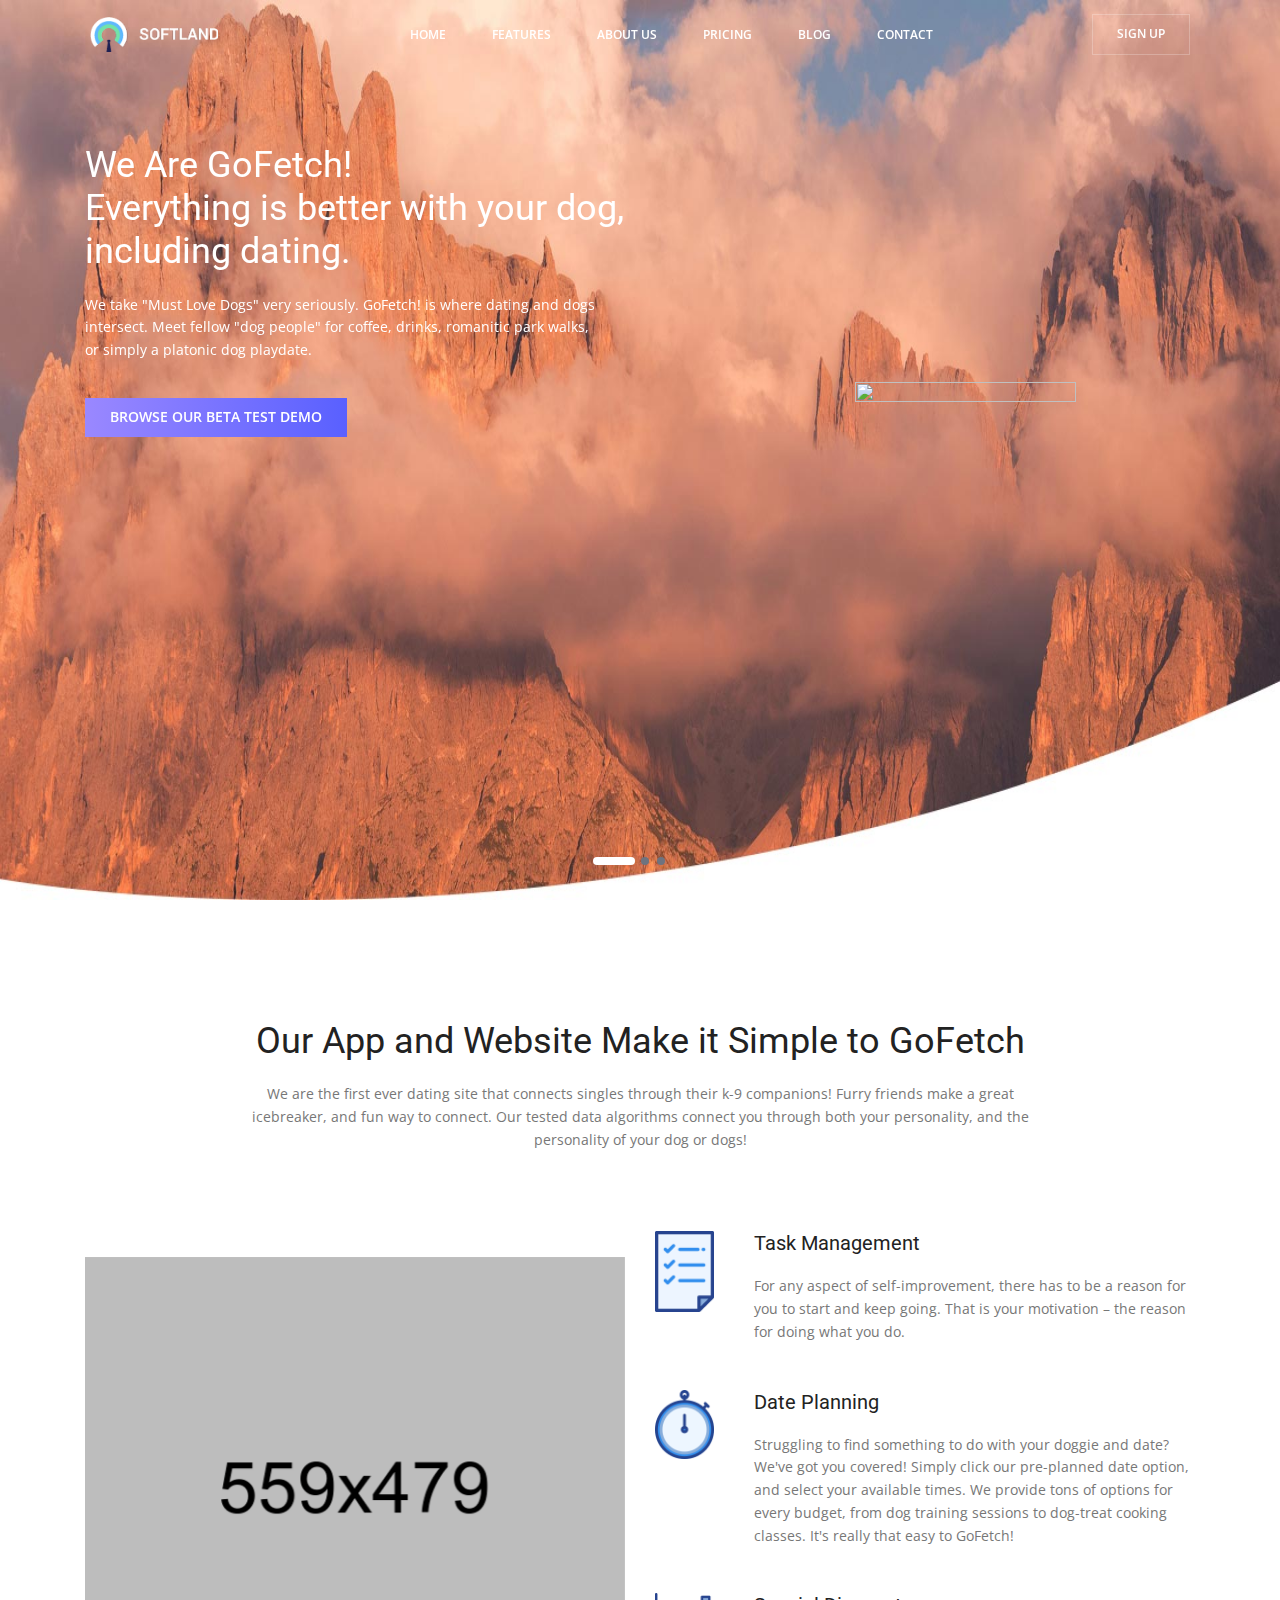
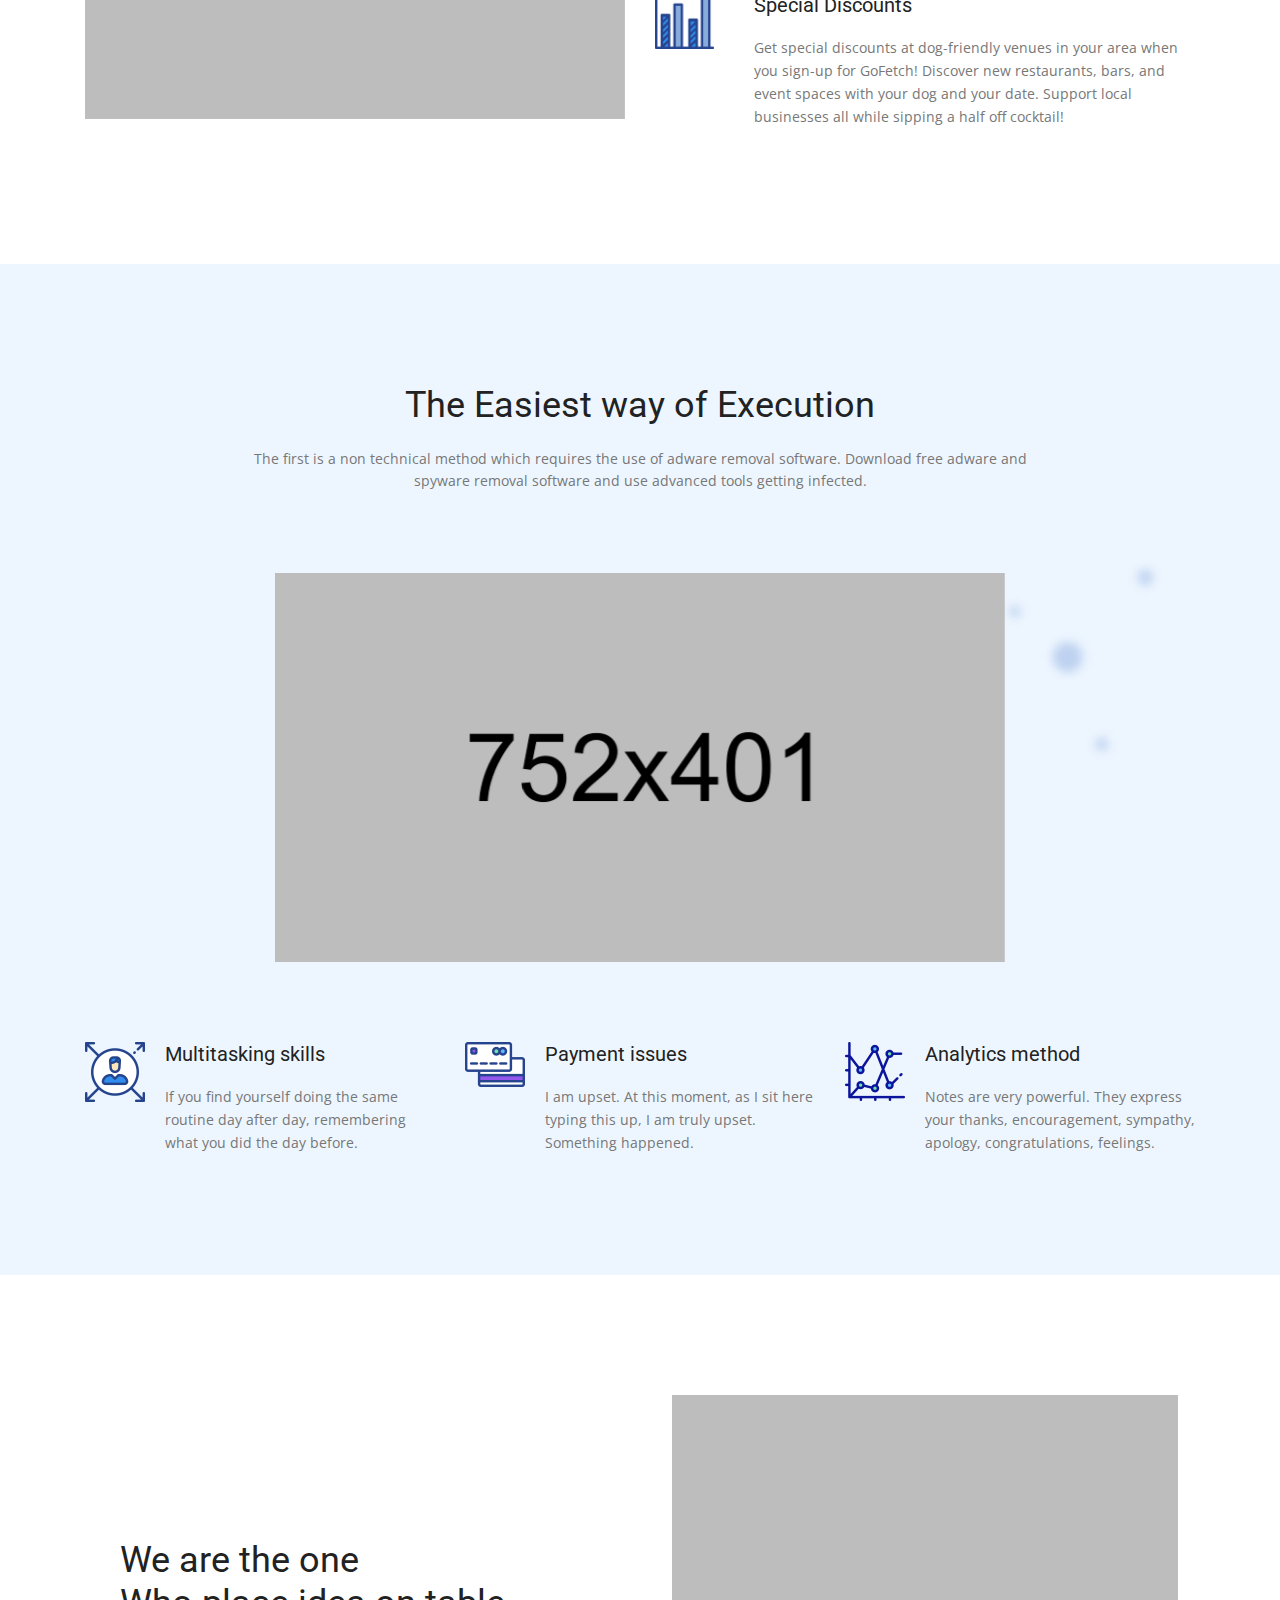
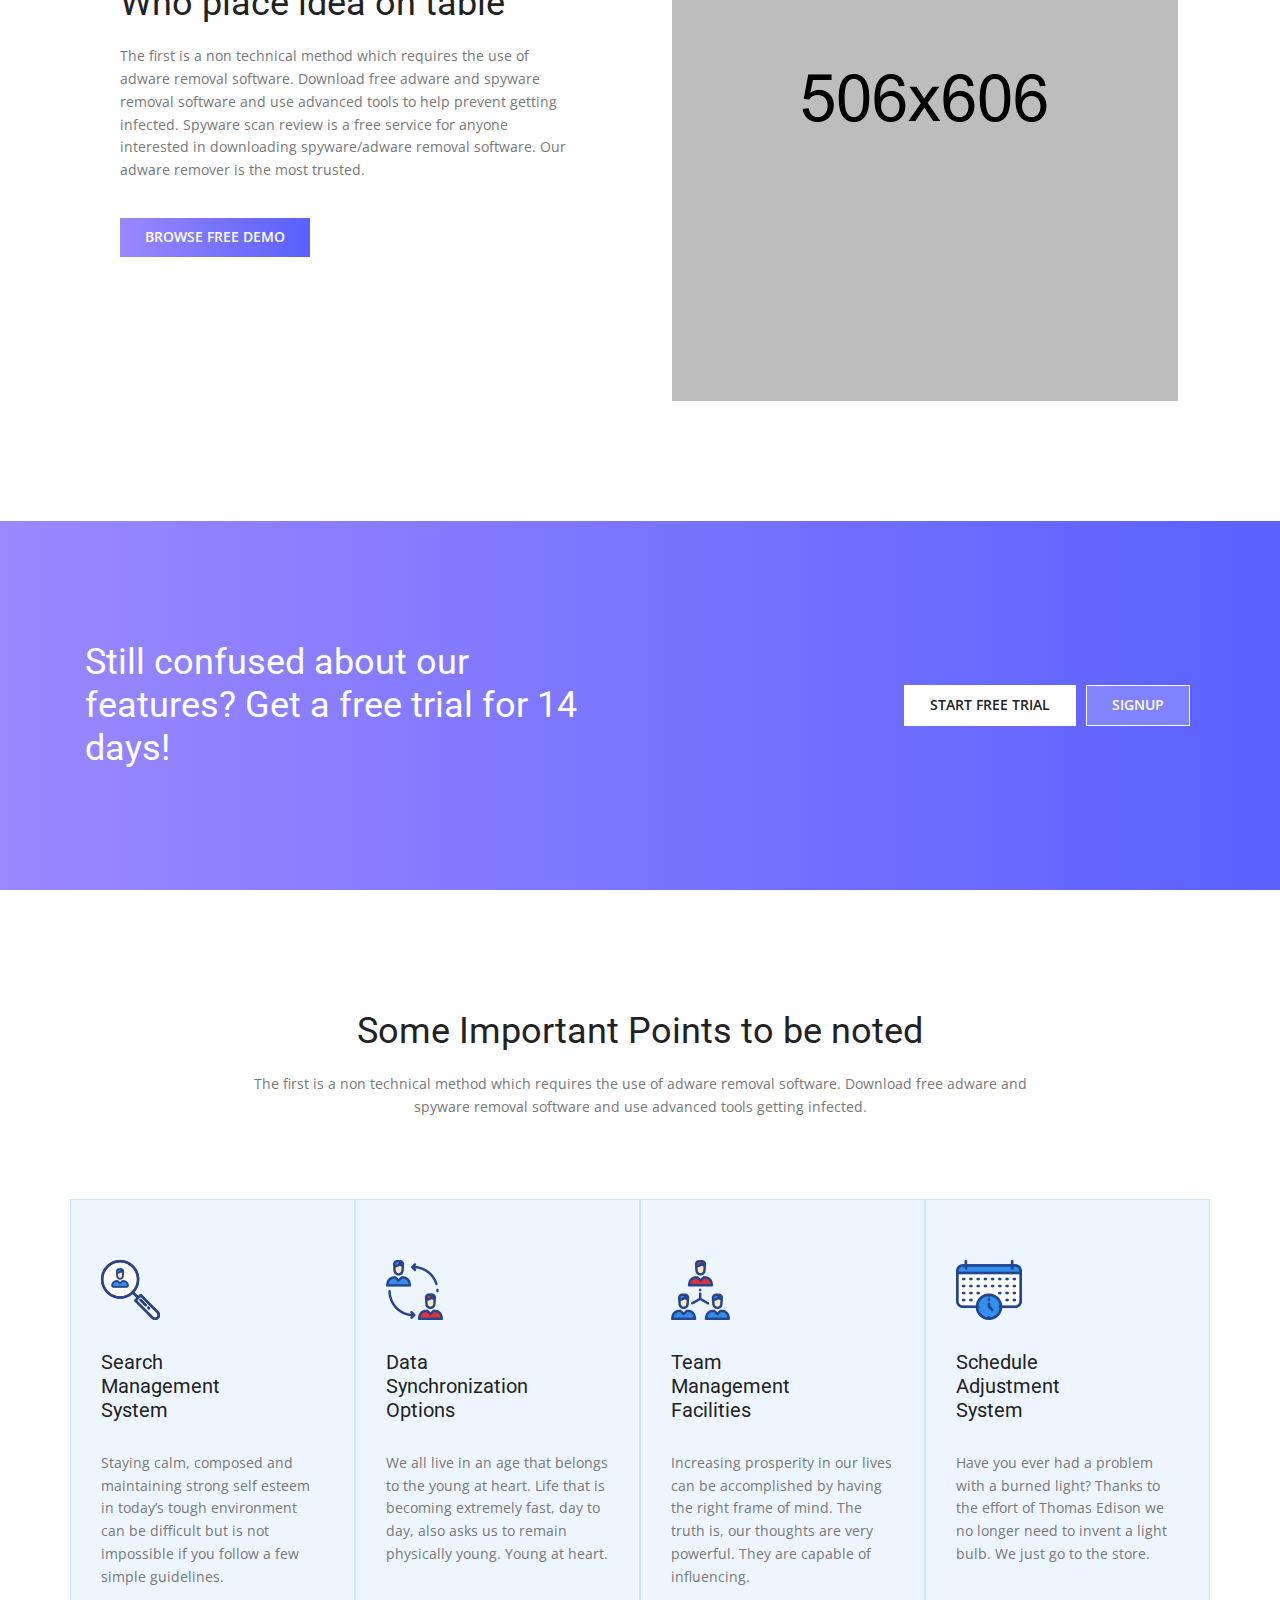
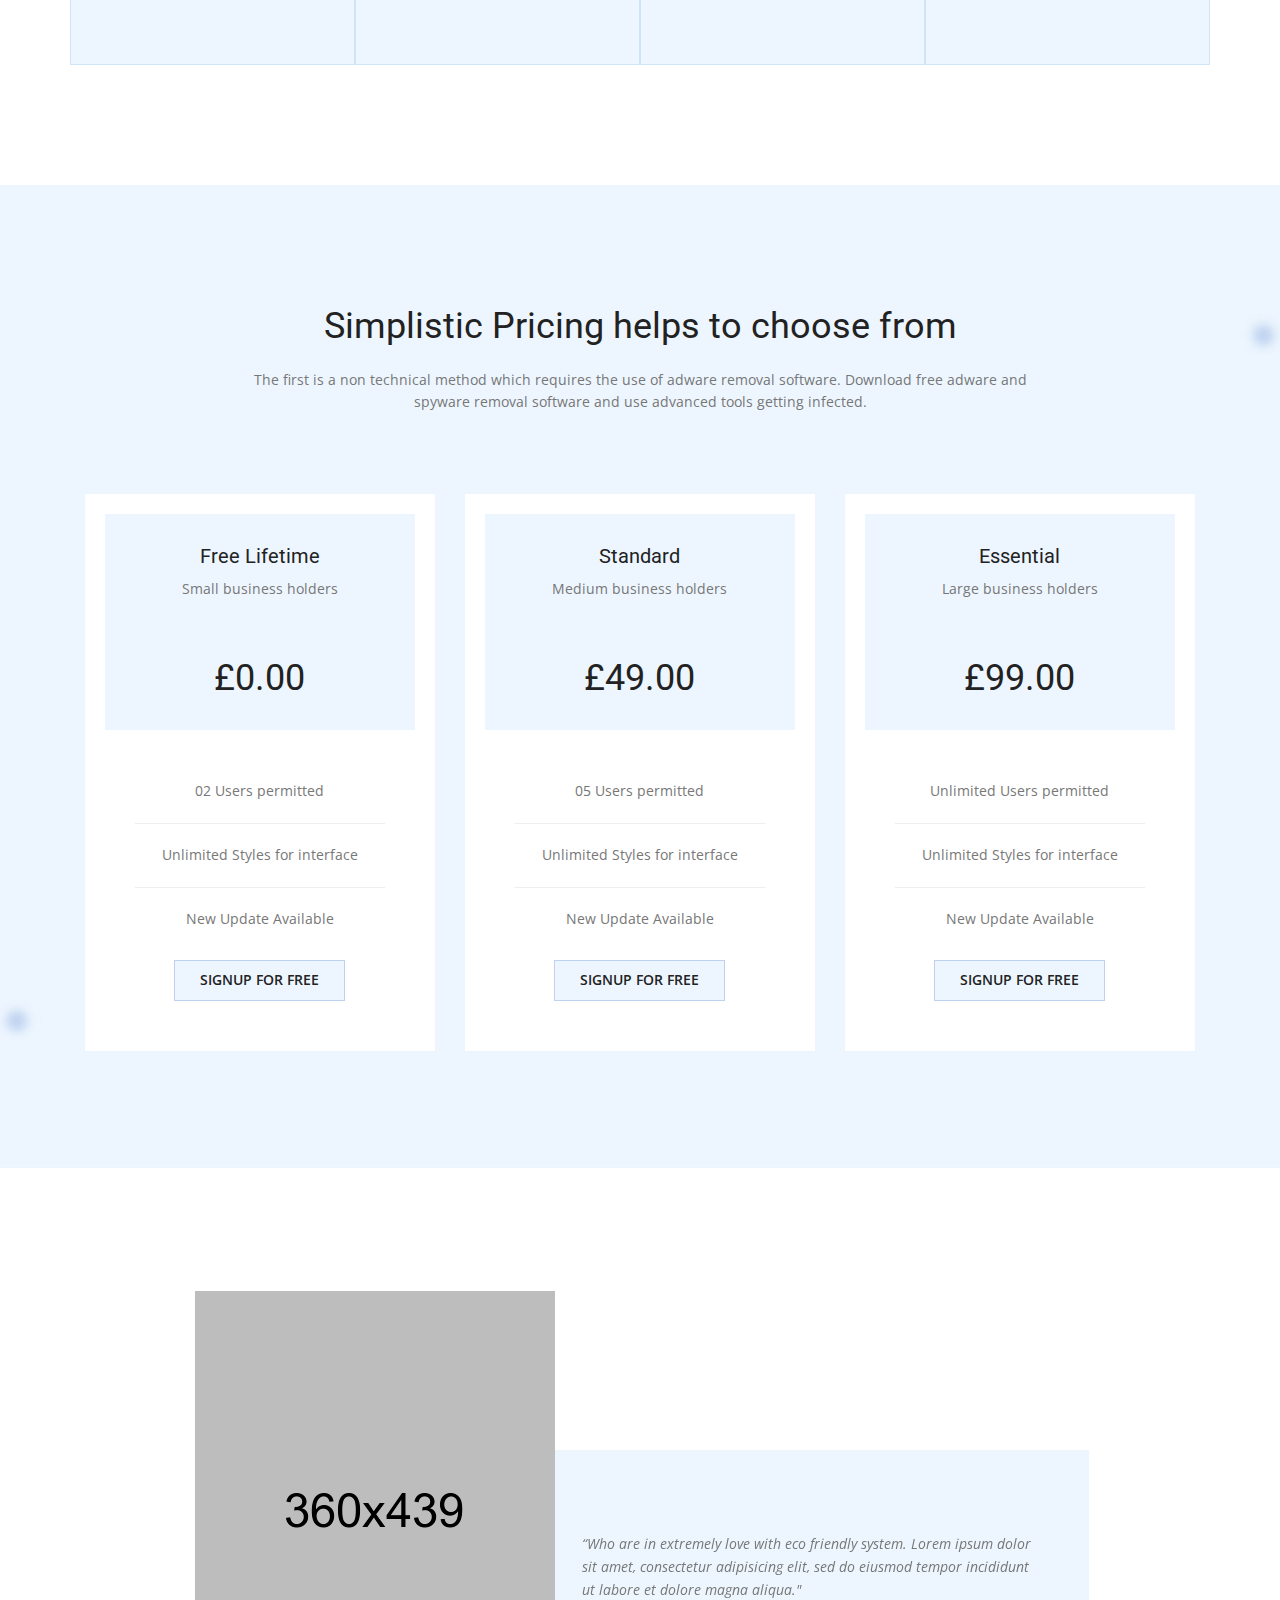
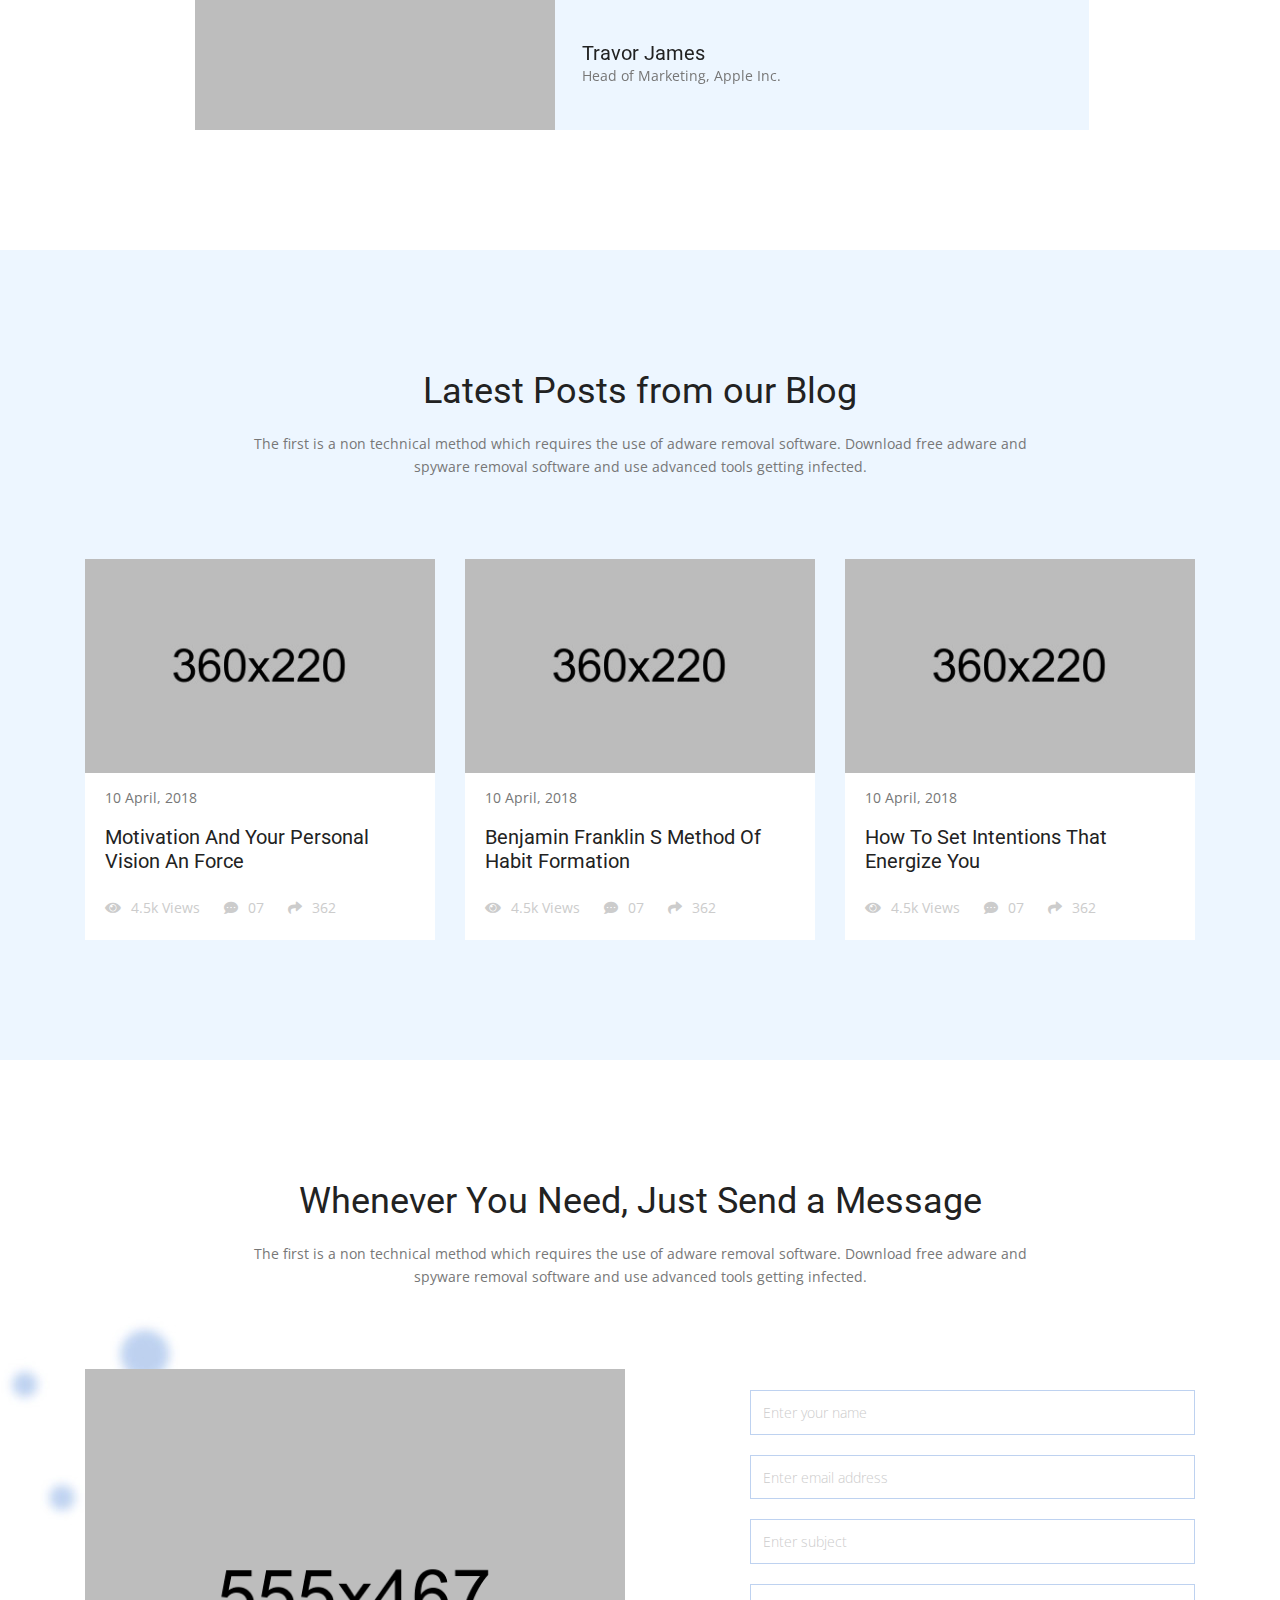
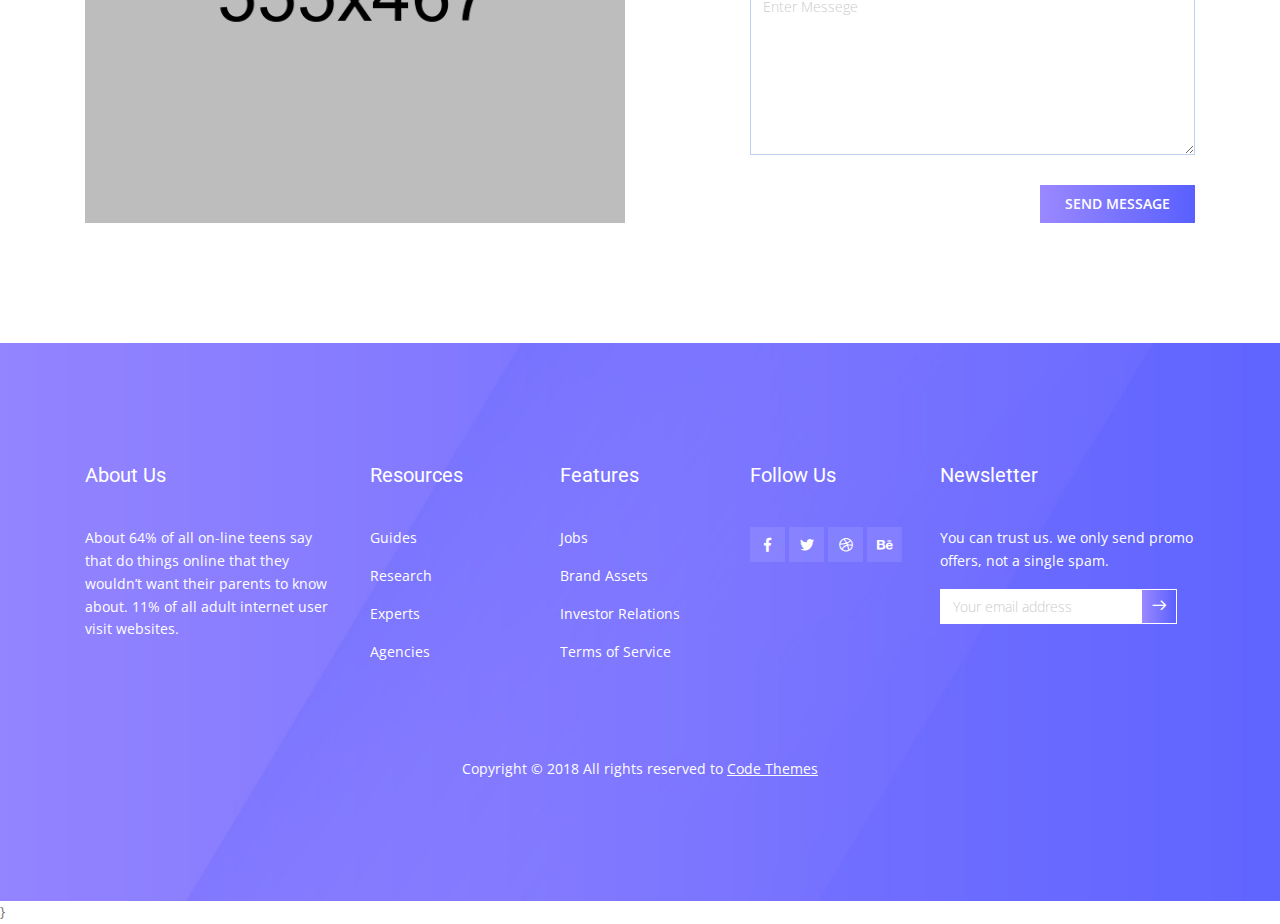
==== Softland-html/Landing/index.html @ d7915688 "secondcommit" ====
<!DOCTYPE html>
<html lang="zxx" class="no-js">

<head>
    <!-- Mobile Specific Meta -->
    <meta name="viewport" content="width=device-width, initial-scale=1, shrink-to-fit=no">
    <!-- Favicon-->
    <link rel="shortcut icon" href="img/favicon.png">
    <!-- Author Meta -->
    <meta name="author" content="codethemes">
    <!-- Meta Description -->
    <meta name="description" content="">
    <!-- Meta Keyword -->
    <meta name="keywords" content="">
    <!-- meta character set -->
    <meta charset="UTF-8">
    <!-- Site Title -->
    <title>Must Love Dogs - GoFetch</title>

    <link href="https://fonts.googleapis.com/css?family=Roboto:300,400,500,600,700,900" rel="stylesheet">
    <link href="https://fonts.googleapis.com/css?family=Open+Sans:300,400,500,700,900" rel="stylesheet">
    <!-- ===========================================
		CSS
	============================================= -->
    <link rel="stylesheet" href="css/linearicons.css">
    <link rel="stylesheet" href="css/font-awesome.min.css">
    <link rel="stylesheet" href="css/bootstrap.css">
    <link rel="stylesheet" href="css/magnific-popup.css">
    <link rel="stylesheet" href="css/nice-select.css">
    <link rel="stylesheet" href="css/animate.min.css">
    <link rel="stylesheet" href="css/owl.carousel.css">
    <link rel="stylesheet" href="css/main.css">
</head>

<body class="version9">
    <!-- start Header Area -->
    <header id="header2">
        <div class="container-fluid">
            <div class="row align-items-center justify-content-between">
                <div id="logo">
                    <a href="index.html">
                        <img class="logo-1" src="img/logo4.png" alt="" title="" />
                    </a>
                    <a href="index.html">
                        <img class="logo-2" src="img/logo.png" alt="" title="" />
                    </a>
                </div>
                <div class="nav-wrap d-flex flex-row align-items-center">
                    <nav id="nav-menu-container">
                        <ul class="nav-menu nav-menu2">
                            <li>
                                <a href="#home">Home</a>
                            </li>
                            <li>
                                <a href="#features">Features</a>
                            </li>
                            <li>
                                <a href="#about">About Us</a>
                            </li>
                            <li>
                                <a href="#pricing">Pricing</a>
                            </li>
                            <li>
                                <a href="#blog">Blog</a>
                            </li>
                            <li>
                                <a href="#contact">Contact</a>
                            </li>
                        </ul>
                    </nav>
                </div>
                <div class="nav-wrap d-flex flex-row align-items-center">
                    <a class="signup-btn" href="request-demo.html">Sign Up</a>
                </div>
                <!-- #nav-menu-container -->
            </div>
        </div>
    </header>
    <!-- End Header Area -->

    <!-- Start hero-section -->
    <section class="hero-section-bg relative" id="home">
        <div id="sass-owl" class="owl-carousel owl-theme">
            <div class="items">
                <img class="owl-img9" src="img/carusel/a1.jpg" alt="">
            </div>
            <div class="items">
                <img class="owl-img9" src="img/carusel/a2.jpg" alt="">
            </div>
            <div class="items">
                <img class="owl-img9" src="img/carusel/a3.jpg" alt="">
            </div>
        </div>
        <div class="content">
            <div class="container">
                <div class="row align-items-center relative">
                    <div class="col-lg-6">
                        <h1>
                            We Are GoFetch!
                            <br> Everything is better with your dog, including dating.
                        </h1>
                        <p class="pt-20 pb-20 mw-510">
                            We take "Must Love Dogs" very seriously.  GoFetch! is where dating and dogs intersect.  Meet fellow "dog people" for coffee, drinks, romanitic park walks, or simply a platonic dog playdate.
                        </p>
                        <a href="#" class="genric-btn2">Browse our beta test demo</a>
                    </div>

                    <div class="col-lg-6">
                        <img class="hero-img9" id="iphone"
                        src="#" alt="">
                    </div>
                </div>
            </div>
        </div>
    </section>
    <!-- End hero-section -->

    <!-- Start brands section -->
    <!-- <section class="brands-section pb-120 pt-70"> -->
        <!-- <div class="container">
            <div class="row justify-content-center brand-wrap">
                <div class="col-md-2 col-3 mt-50 text-center">
                    <a href="#">
                        <img class="img-fluid" src="img/brands/b1.png" alt=""> -->
                    <!-- </a>
                </div>
                <div class="col-md-2 col-3 mt-50 item text-center">
                    <a href="#">
                        <img class="img-fluid" src="img/brands/l2.png" alt="">
                    </a>
                </div>
                <div class="col-md-2 col-3 mt-50 text-center">
                    <a href="#">
                        <img class="img-fluid" src="img/brands/l3.png" alt="">
                    </a>
                </div>
                <div class="col-md-2 col-3 mt-50 text-center">
                    <a href="#">
                        <img class="img-fluid" src="img/brands/l4.png" alt="">
                    </a>
                </div>
                <div class="col-md-2 col-3 mt-50 text-center">
                    <a href="#">
                        <img class="img-fluid" src="img/brands/l5.png" alt="">
                    </a>
                </div>
                <div class="col-md-2 col-3 mt-50 text-center">
                    <a href="#">
                        <img class="img-fluid" src="img/brands/l6.png" alt="">
                    </a>
                </div>
                <div class="col-md-2 col-3 mt-50 text-center">
                    <a href="#">
                        <img class="img-fluid" src="img/brands/l7.png" alt="">
                    </a>
                </div>
                <div class="col-md-2 col-3 mt-50 text-center">
                    <a href="#">
                        <img class="img-fluid" src="img/brands/l8.png" alt="">
                    </a>
                </div>
                <div class="col-md-2 col-3 mt-50 text-center">
                    <a href="#">
                        <img class="img-fluid" src="img/brands/l9.png" alt="">
                    </a>
                </div>
                <div class="col-md-2 col-3 mt-50 text-center">
                    <a href="#">
                        <img class="img-fluid" src="img/brands/l10.png" alt="">
                    </a>
                </div>
            </div>
        </div>
    </section> -->
    <!-- End brands section -->

    <!-- Start unique-feature Area -->
    <section class="unique-feature-area section-gap" id="features">
        <div class="container">
            <div class="row justify-content-center section-title-wrap">
                <div class="col-lg-12">
                    <h1>Our App and Website Make it Simple to GoFetch</h1>
                    <p>
                        We are the first ever dating site that connects singles through their k-9 companions!  Furry friends make a great icebreaker, and fun way to connect.  Our tested data algorithms connect you through both your personality, and the personality of your dog or dogs!
                    </p>
                </div>
            </div>
            <div class="row align-items-center">
                <div class="col-lg-6">
                    <div class="active-feature-carusel">
                        <img class="img-fluid" src="img/carusel/c4.png" alt="">
                        <img class="img-fluid" src="img/carusel/c5.png" alt="">
                    </div>
                </div>
                <div class="col-lg-6">
                    <div class="feature-list d-flex flex-row">
                        <div class="icon">
                            <img class="img-fluid" src="img/feature/f4.png" alt="">
                        </div>
                        <div class="desc ml-40">
                            <a href="#">
                                <h4 class="mb-20">Task Management</h4>
                            </a>
                            <p>
                                For any aspect of self-improvement, there has to be a reason for you to start and keep going. That is your motivation – the
                                reason for doing what you do.
                            </p>
                        </div>
                    </div>
                    <div class="feature-list d-flex flex-row">
                        <div class="icon">
                            <img class="img-fluid" src="img/feature/f6.png" alt="">
                        </div>
                        <div class="desc ml-40">
                            <a href="#">
                                <h4 class="mb-20">Date Planning</h4>
                            </a>
                            <p>
                                Struggling to find something to do with your doggie and date?  We've got you covered!  Simply click our pre-planned date option, and select your available times.  We provide tons of options for every budget, from dog training sessions to dog-treat cooking classes.  It's really that easy to GoFetch!
                            </p>
                        </div>
                    </div>
                    <div class="feature-list d-flex flex-row">
                        <div class="icon">
                            <img class="img-fluid" src="img/feature/f7.png" alt="">
                        </div>
                        <div class="desc ml-40">
                            <a href="#">
                                <h4 class="mb-20">Special Discounts</h4>
                            </a>
                            <p>
                                Get special discounts at dog-friendly venues in your area when you sign-up for GoFetch!  Discover new restaurants, bars, and event spaces with your dog and your date.  Support local businesses all while sipping a half off cocktail!
                            </p>
                        </div>
                    </div>
                </div>
            </div>
        </div>
    </section>
    <!-- End unique-feature Area -->

    <!-- Start execution-secation -->
    <section class="execution-secation section-gap aquablue-bg">
        <div class="container">
            <div class="row justify-content-center section-title-wrap">
                <div class="col-lg-12">
                    <h1>The Easiest way of Execution </h1>
                    <p>
                        The first is a non technical method which requires the use of adware removal software. Download free adware and spyware removal
                        software and use advanced tools getting infected.
                    </p>
                </div>
            </div>
            <div class="row justify-content-center pb-80">
                <div class="col-lg-8">
                    <div class="active-execution-carusel">
                        <img class="img-fluid" src="img/carusel/c1.png" alt="">
                        <img class="img-fluid" src="img/carusel/c2.png" alt="">
                        <img class="img-fluid" src="img/carusel/c3.png" alt="">
                    </div>
                </div>
            </div>
            <div class="row ex-porcess-wrap">
                <div class="col-lg-4">
                    <div class="single-ex-process d-flex flex-row">
                        <div class="icon">
                            <img src="img/stat/s5.png" alt="">
                        </div>
                        <div class="desc ml-20">
                            <h4>Multitasking skills</h4>
                            <p class="mt-20 mb-0">
                                If you find yourself doing the same routine day after day, remembering what you did the day before.
                            </p>
                        </div>
                    </div>
                </div>
                <div class="col-lg-4">
                    <div class="single-ex-process d-flex flex-row">
                        <div class="icon">
                            <img src="img/stat/s3.png" alt="">
                        </div>
                        <div class="desc ml-20">
                            <h4>Payment issues</h4>
                            <p class="mt-20 mb-0">
                                I am upset. At this moment, as I sit here typing this up, I am truly upset. Something happened.
                            </p>
                        </div>
                    </div>
                </div>
                <div class="col-lg-4">
                    <div class="single-ex-process d-flex flex-row">
                        <div class="icon">
                            <img src="img/stat/s2.png" alt="">
                        </div>
                        <div class="desc ml-20">
                            <h4>Analytics method</h4>
                            <p class="mt-20 mb-0">
                                Notes are very powerful. They express your thanks, encouragement, sympathy, apology, congratulations, feelings.
                            </p>
                        </div>
                    </div>
                </div>
            </div>
        </div>
    </section>
    <!-- End execution-secation -->

    <!-- Start about section -->
    <section class="about-section section-gap">
        <div class="container">
            <div class="row align-items-center justify-content-between">
                <div class="col-lg-6 about-left">
                    <h1>
                        We are the one
                        <br> Who place idea on table
                    </h1>
                    <p class="pt-20 pb-20">
                        The first is a non technical method which requires the use of adware removal software. Download free adware and spyware removal
                        software and use advanced tools to help prevent getting infected. Spyware scan review is a free service
                        for anyone interested in downloading spyware/adware removal software. Our adware remover is the most
                        trusted.
                    </p>
                    <a href="#" class="genric-btn2">Browse free demo</a>
                </div>
                <div class="col-lg-6 text-center">
                    <img class="img-fluid" src="img/about-img.png" alt="">
                </div>
            </div>
        </div>
    </section>
    <!-- End about section -->

    <!-- Start cta-section -->
    <section class="cta-section section-gap gradient-bg4" id="about">
        <div class="container">
            <div class="row align-items-center">
                <div class="col-lg-6">
                    <h1 class="text-white">Still confused about our features? Get a free trial for 14 days!</h1>
                </div>
                <div class="col-lg-6">
                    <div class="d-flex flex-row justify-content-end cta-btn">
                        <a href="#" class="ct-btn">Start free trial</a>
                        <a href="#" class="ct-btn active">Signup</a>
                    </div>
                </div>
            </div>
        </div>
    </section>
    <!-- End cta-section -->

    <!-- Start important-points section -->
    <section class="important-points-section section-gap">
        <div class="container">
            <div class="row justify-content-center section-title-wrap">
                <div class="col-lg-12">
                    <h1>Some Important Points to be noted</h1>
                    <p>
                        The first is a non technical method which requires the use of adware removal software. Download free adware and spyware removal
                        software and use advanced tools getting infected.
                    </p>
                </div>
            </div>
            <div class="row">
                <div class="col-lg-3 col-md-6 single-points aquablue-bg">
                    <img src="img/points/i1.png" alt="">
                    <h4>
                        Search
                        <br> Management
                        <br> System
                    </h4>
                    <p>
                        Staying calm, composed and maintaining strong self esteem in today’s tough environment can be difficult but is not impossible
                        if you follow a few simple guidelines.
                    </p>
                </div>
                <div class="col-lg-3 col-md-6 single-points aquablue-bg">
                    <img src="img/points/i2.png" alt="">
                    <h4>
                        Data
                        <br> Synchronization
                        <br> Options
                    </h4>
                    <p>
                        We all live in an age that belongs to the young at heart. Life that is becoming extremely fast, day to day, also asks us
                        to remain physically young. Young at heart.
                    </p>
                </div>
                <div class="col-lg-3 col-md-6 single-points aquablue-bg">
                    <img src="img/points/i3.png" alt="">
                    <h4>
                        Team
                        <br> Management
                        <br> Facilities
                    </h4>
                    <p>
                        Increasing prosperity in our lives can be accomplished by having the right frame of mind. The truth is, our thoughts are
                        very powerful. They are capable of influencing.
                    </p>
                </div>
                <div class="col-lg-3 col-md-6 single-points aquablue-bg">
                    <img src="img/points/i4.png" alt="">
                    <h4>
                        Schedule
                        <br> Adjustment
                        <br> System
                    </h4>
                    <p>
                        Have you ever had a problem with a burned light? Thanks to the effort of Thomas Edison we no longer need to invent a light
                        bulb. We just go to the store.
                    </p>
                </div>
            </div>
        </div>
    </section>
    <!-- End important-points section -->

    <!-- Start price section -->
    <section class="price-section section-gap" id="pricing">
        <div class="container">
            <div class="row justify-content-center section-title-wrap">
                <div class="col-lg-12">
                    <h1>Simplistic Pricing helps to choose from</h1>
                    <p>
                        The first is a non technical method which requires the use of adware removal software. Download free adware and spyware removal
                        software and use advanced tools getting infected.
                    </p>
                </div>
            </div>
            <div class="row">
                <div class="col-lg-4">
                    <div class="single-price4">
                        <div class="price-top aquablue-bg relative">
                            <div class="overlay overlay-bg"></div>
                            <h4 class="relative">Free Lifetime</h4>
                            <p class="pt-10 relative">
                                Small business holders
                            </p>
                            <h1 class="pt-40 relative">£0.00</h1>
                        </div>
                        <div class="price-bottom">
                            <ul class="pack-list">
                                <li>02 Users permitted</li>
                                <li>Unlimited Styles for interface</li>
                                <li>New Update Available</li>
                            </ul>
                            <a href="#" class="price-btn mt-30">signup for free</a>
                        </div>
                    </div>
                </div>
                <div class="col-lg-4">
                    <div class="single-price4">
                        <div class="price-top aquablue-bg relative">
                            <div class="overlay overlay-bg"></div>
                            <h4 class="relative">Standard</h4>
                            <p class="pt-10 relative">
                                Medium business holders
                            </p>
                            <h1 class="pt-40 relative">£49.00</h1>
                        </div>
                        <div class="price-bottom">
                            <ul class="pack-list">
                                <li>05 Users permitted</li>
                                <li>Unlimited Styles for interface</li>
                                <li>New Update Available</li>
                            </ul>
                            <a href="#" class="price-btn mt-30">signup for free</a>
                        </div>
                    </div>
                </div>
                <div class="col-lg-4">
                    <div class="single-price4">
                        <div class="price-top aquablue-bg relative">
                            <div class="overlay overlay-bg"></div>
                            <h4 class="relative">Essential</h4>
                            <p class="pt-10 relative">
                                Large business holders
                            </p>
                            <h1 class="pt-40 relative">£99.00</h1>
                        </div>
                        <div class="price-bottom">
                            <ul class="pack-list">
                                <li>Unlimited Users permitted</li>
                                <li>Unlimited Styles for interface</li>
                                <li>New Update Available</li>
                            </ul>
                            <a href="#" class="price-btn mt-30">signup for free</a>
                        </div>
                    </div>
                </div>
            </div>
        </div>
    </section>
    <!-- End price section -->
    <!-- Start client-review section -->
    <section class="client-review-section section-gap">
        <div class="container">
            <div class="active-review-carusel2">
                <div class="single-review-2 row align-items-center justify-content-start">
                    <div class="desc col-lg-12">
                        <img class="img-fluid review-bg" src="img/review/BG.png" alt="">
                        <img class="img-fluid review-bg2" src="img/review/user.png" alt="">
                        <div class="content">
                            <p class="mb-30 font-italic">
                                “Who are in extremely love with eco friendly system. Lorem ipsum dolor sit amet, consectetur adipisicing elit, sed do eiusmod
                                tempor incididunt ut labore et dolore magna aliqua."
                            </p>
                            <h4>Travor James</h4>
                            <p>Head of Marketing, Apple Inc.</p>
                        </div>
                    </div>
                </div>
                <div class="single-review-2 row align-items-center justify-content-start">
                    <div class="desc col-lg-12">
                        <img class="img-fluid review-bg" src="img/review/BG.png" alt="">
                        <img class="img-fluid review-bg2" src="img/review/user.png" alt="">
                        <div class="content">
                            <p class="mb-30 font-italic">
                                “Who are in extremely love with eco friendly system. Lorem ipsum dolor sit amet, consectetur adipisicing elit, sed do eiusmod
                                tempor incididunt ut labore et dolore magna aliqua."
                            </p>
                            <h4>Travor James</h4>
                            <p>Head of Marketing, Apple Inc.</p>
                        </div>
                    </div>
                </div>
                <div class="single-review-2 row align-items-center justify-content-start">
                    <div class="desc col-lg-12">
                        <img class="img-fluid review-bg" src="img/review/BG.png" alt="">
                        <img class="img-fluid review-bg2" src="img/review/user.png" alt="">
                        <div class="content">
                            <p class="mb-30 font-italic">
                                “Who are in extremely love with eco friendly system. Lorem ipsum dolor sit amet, consectetur adipisicing elit, sed do eiusmod
                                tempor incididunt ut labore et dolore magna aliqua."
                            </p>
                            <h4>Travor James</h4>
                            <p>Head of Marketing, Apple Inc.</p>
                        </div>
                    </div>
                </div>
            </div>
        </div>
    </section>
    <!-- End client-review section -->


    <!-- Start latest-blog section -->
    <section class="latest-blog-section section-gap aquablue-bg" id="blog">
        <div class="container">
            <div class="row justify-content-center section-title-wrap">
                <div class="col-lg-12">
                    <h1>Latest Posts from our Blog</h1>
                    <p>
                        The first is a non technical method which requires the use of adware removal software. Download free adware and spyware removal
                        software and use advanced tools getting infected.
                    </p>
                </div>
            </div>
            <div class="row">
                <div class="col-lg-4">
                    <div class="single-card card">
                        <img class="card-top-img" src="img/blog/b1.jpg" alt="Card image cap">
                        <div class="card-body">
                            <p class="card-subtitle mb-3">10 April, 2018</p>
                            <a href="#">
                                <h4 class="card-title mb-4">Motivation And Your Personal Vision An Force</h4>
                            </a>
                            <a href="#" class="card-link">
                                <i class="fas fa-eye"></i>4.5k Views</a>
                            <a href="#" class="card-link">
                                <i class="fas fa-comment-dots"></i>07</a>
                            <a href="#" class="card-link">
                                <i class="fas fa-share"></i>362</a>
                        </div>
                    </div>
                </div>
                <div class="col-lg-4">
                    <div class="single-card card">
                        <img class="card-top-img" src="img/blog/b2.jpg" alt="Card image cap">
                        <div class="card-body">
                            <p class="card-subtitle mb-3">10 April, 2018</p>
                            <a href="#">
                                <h4 class="card-title mb-4">Benjamin Franklin S Method Of Habit Formation</h4>
                            </a>
                            <a href="#" class="card-link">
                                <i class="fas fa-eye"></i>4.5k Views</a>
                            <a href="#" class="card-link">
                                <i class="fas fa-comment-dots"></i>07</a>
                            <a href="#" class="card-link">
                                <i class="fas fa-share"></i>362</a>
                        </div>
                    </div>
                </div>
                <div class="col-lg-4">
                    <div class="single-card card">
                        <img class="card-top-img" src="img/blog/b3.jpg" alt="Card image cap">
                        <div class="card-body">
                            <p class="card-subtitle mb-3">10 April, 2018</p>
                            <a href="#">
                                <h4 class="card-title mb-4">How To Set Intentions That Energize You</h4>
                            </a>
                            <a href="#" class="card-link">
                                <i class="fas fa-eye"></i>4.5k Views</a>
                            <a href="#" class="card-link">
                                <i class="fas fa-comment-dots"></i>07</a>
                            <a href="#" class="card-link">
                                <i class="fas fa-share"></i>362</a>
                        </div>
                    </div>
                </div>
            </div>
        </div>
    </section>
    <!-- End latest-blog section -->


    <!-- Start contact section -->
    <section class="contact-section section-gap" id="contact">
        <div class="container">
            <div class="row justify-content-center section-title-wrap">
                <div class="col-lg-12">
                    <h1>Whenever You Need, Just Send a Message</h1>
                    <p>
                        The first is a non technical method which requires the use of adware removal software. Download free adware and spyware removal
                        software and use advanced tools getting infected.
                    </p>
                </div>
            </div>
            <div class="row justify-content-between align-items-end">
                <div class="col-lg-6 col-md-6 contact-left">
                    <img class="img-fluid" src="img/contact/contact-img.png" alt="">
                </div>
                <div class="col-lg-5 col-md-6 contact-right">
                    <form class="form-area contact-form text-right" id="myForm" action="mail.php" method="post">
                        <input name="name" autocomplete="name" placeholder="Enter your name" onfocus="this.placeholder = ''" onblur="this.placeholder = 'Enter your name'"
                            class="common-input mb-20 form-control" required="" type="text">
                        <input name="email" autocomplete="email" placeholder="Enter email address" pattern="[A-Za-z0-9._%+-]+@[A-Za-z0-9.-]+\.[A-Za-z]{1,63}$"
                            onfocus="this.placeholder = ''" onblur="this.placeholder = 'Enter email address'" class="common-input mb-20 form-control"
                            required="" type="email">
                        <input name="subject" autocomplete="subject" placeholder="Enter subject" onfocus="this.placeholder = ''" onblur="this.placeholder = 'Enter subject'"
                            class="common-input mb-20 form-control" required="" type="text">
                        <textarea class="common-textarea form-control" cols="30" rows="7" name="message" autocomplete="message" placeholder="Enter Messege"
                            onfocus="this.placeholder = ''" onblur="this.placeholder = 'Enter Messege'" required=""></textarea>
                        <div class="d-flex flex-column">
                            <button class="genric-btn2 d-block mt-30 mr-0 ml-auto">Send Message</button>
                            <div class="alert-msg"></div>
                        </div>
                    </form>
                </div>
            </div>
        </div>
    </section>
    <!-- End contact section -->

    <!-- start footer Area -->
    <footer class="footer-area section-gap">
        <div class="container">
            <div class="row">
                <div class="col-lg-3 col-md-6">
                    <div class="single-footer-widget">
                        <h4>About Us</h4>
                        <p>
                            About 64% of all on-line teens say that do things online that they wouldn’t want their parents to know about. 11% of all
                            adult internet user visit websites.
                        </p>
                    </div>
                </div>
                <div class="col-lg-2 col-md-6">
                    <div class="single-footer-widget">
                        <h4>Resources</h4>
                        <ul class="menu-list">
                            <li>
                                <a href="#">Guides</a>
                            </li>
                            <li>
                                <a href="#">Research</a>
                            </li>
                            <li>
                                <a href="#">Experts</a>
                            </li>
                            <li>
                                <a href="#">Agencies</a>
                            </li>
                        </ul>
                    </div>
                </div>
                <div class="col-lg-2 col-md-6">
                    <div class="single-footer-widget">
                        <h4>Features</h4>
                        <ul class="menu-list">
                            <li>
                                <a href="#">Jobs</a>
                            </li>
                            <li>
                                <a href="#">Brand Assets</a>
                            </li>
                            <li>
                                <a href="#">Investor Relations</a>
                            </li>
                            <li>
                                <a href="#">Terms of Service</a>
                            </li>
                        </ul>
                    </div>
                </div>
                <div class="col-lg-2 col-md-6">
                    <div class="single-footer-widget">
                        <h4>Follow Us</h4>
                        <ul class="social-icons">
                            <li>
                                <a href="#">
                                    <i class="fab fa-facebook-f"></i>
                                </a>
                            </li>
                            <li>
                                <a href="#">
                                    <i class="fab fa-twitter"></i>
                                </a>
                            </li>
                            <li>
                                <a href="#">
                                    <i class="fab fa-dribbble"></i>
                                </a>
                            </li>
                            <li>
                                <a href="#">
                                    <i class="fab fa-behance"></i>
                                </a>
                            </li>
                        </ul>
                    </div>
                </div>
                <div class="col-lg-3 col-md-6">
                    <div class="single-footer-widget">
                        <h4>Newsletter</h4>
                        <p>You can trust us. we only send promo offers, not a single spam.</p>
                        <div class="d-flex flex-row newsletter-form" id="mc_embed_signup">
                            <form class="navbar-form" action="https://spondonit.us12.list-manage.com/subscribe/post?u=1462626880ade1ac87bd9c93a&amp;id=92a4423d01"
                                method="get">
                                <div class="d-flex form-wrap">
                                    <input class="form-control" name="EMAIL" autocomplete="email" placeholder="Your email address" onfocus="this.placeholder = ''"
                                        onblur="this.placeholder = 'Your email address'" required="" type="email">
                                    <button class="submit-btn">
                                        <span class="lnr lnr-arrow-right"></span>
                                    </button>
                                </div>
                                <div class="info mt-20"></div>
                            </form>
                        </div>
                    </div>
                </div>
            </div>
            <div class="footer-bottom row justify-content-center mt-80">
                <p class="footer-text m-0 col-lg-6 col-md-12">Copyright © 2018 All rights reserved to
                    <a href="https://themeforest.net/user/codethemes/portfolio">Code Themes</a>
                </p>
            </div>
        </div>
    </footer>
    <!-- End footer Area -->

    <script src="js/vendor/jquery-2.2.4.min.js"></script>
    <script src="js/popper.min.js"></script>
    <script src="js/vendor/bootstrap.min.js"></script>
    <script src="js/vendor/jquery.vide.min.js"></script>
    <script src="https://maps.googleapis.com/maps/api/js?key=AIzaSyA7nx22ZmINYk9TGiXDEXGVxghC43Ox6qA"></script>
    <script src="js/easing.min.js"></script>
    <script src="js/superfish.min.js"></script>
    <script src="js/jquery.ajaxchimp.min.js"></script>
    <script src="js/owl.carousel.min.js"></script>
    <script src="js/mail-script.js"></script>
    <script src="js/main.js"></script>

}
</body>

</html>
---- Softland-html/Landing/css/linearicons.css ----
@font-face {
	font-family: 'Linearicons-Free';
	src:url('../fonts/Linearicons-Free.eot?w118d');
	src:url('../fonts/Linearicons-Free.eot?#iefixw118d') format('embedded-opentype'),
		url('../fonts/Linearicons-Free.woff2?w118d') format('woff2'),
		url('../fonts/Linearicons-Free.woff?w118d') format('woff'),
		url('../fonts/Linearicons-Free.ttf?w118d') format('truetype'),
		url('../fonts/Linearicons-Free.svg?w118d#Linearicons-Free') format('svg');
	font-weight: normal;
	font-style: normal;
}

.lnr {
	font-family: 'Linearicons-Free';
	speak: none;
	font-style: normal;
	font-weight: normal;
	font-variant: normal;
	text-transform: none;
	line-height: 1;

	/* Better Font Rendering =========== */
	-webkit-font-smoothing: antialiased;
	-moz-osx-font-smoothing: grayscale;
}

.lnr-home:before {
	content: "\e800";
}
.lnr-apartment:before {
	content: "\e801";
}
.lnr-pencil:before {
	content: "\e802";
}
.lnr-magic-wand:before {
	content: "\e803";
}
.lnr-drop:before {
	content: "\e804";
}
.lnr-lighter:before {
	content: "\e805";
}
.lnr-poop:before {
	content: "\e806";
}
.lnr-sun:before {
	content: "\e807";
}
.lnr-moon:before {
	content: "\e808";
}
.lnr-cloud:before {
	content: "\e809";
}
.lnr-cloud-upload:before {
	content: "\e80a";
}
.lnr-cloud-download:before {
	content: "\e80b";
}
.lnr-cloud-sync:before {
	content: "\e80c";
}
.lnr-cloud-check:before {
	content: "\e80d";
}
.lnr-database:before {
	content: "\e80e";
}
.lnr-lock:before {
	content: "\e80f";
}
.lnr-cog:before {
	content: "\e810";
}
.lnr-trash:before {
	content: "\e811";
}
.lnr-dice:before {
	content: "\e812";
}
.lnr-heart:before {
	content: "\e813";
}
.lnr-star:before {
	content: "\e814";
}
.lnr-star-half:before {
	content: "\e815";
}
.lnr-star-empty:before {
	content: "\e816";
}
.lnr-flag:before {
	content: "\e817";
}
.lnr-envelope:before {
	content: "\e818";
}
.lnr-paperclip:before {
	content: "\e819";
}
.lnr-inbox:before {
	content: "\e81a";
}
.lnr-eye:before {
	content: "\e81b";
}
.lnr-printer:before {
	content: "\e81c";
}
.lnr-file-empty:before {
	content: "\e81d";
}
.lnr-file-add:before {
	content: "\e81e";
}
.lnr-enter:before {
	content: "\e81f";
}
.lnr-exit:before {
	content: "\e820";
}
.lnr-graduation-hat:before {
	content: "\e821";
}
.lnr-license:before {
	content: "\e822";
}
.lnr-music-note:before {
	content: "\e823";
}
.lnr-film-play:before {
	content: "\e824";
}
.lnr-camera-video:before {
	content: "\e825";
}
.lnr-camera:before {
	content: "\e826";
}
.lnr-picture:before {
	content: "\e827";
}
.lnr-book:before {
	content: "\e828";
}
.lnr-bookmark:before {
	content: "\e829";
}
.lnr-user:before {
	content: "\e82a";
}
.lnr-users:before {
	content: "\e82b";
}
.lnr-shirt:before {
	content: "\e82c";
}
.lnr-store:before {
	content: "\e82d";
}
.lnr-cart:before {
	content: "\e82e";
}
.lnr-tag:before {
	content: "\e82f";
}
.lnr-phone-handset:before {
	content: "\e830";
}
.lnr-phone:before {
	content: "\e831";
}
.lnr-pushpin:before {
	content: "\e832";
}
.lnr-map-marker:before {
	content: "\e833";
}
.lnr-map:before {
	content: "\e834";
}
.lnr-location:before {
	content: "\e835";
}
.lnr-calendar-full:before {
	content: "\e836";
}
.lnr-keyboard:before {
	content: "\e837";
}
.lnr-spell-check:before {
	content: "\e838";
}
.lnr-screen:before {
	content: "\e839";
}
.lnr-smartphone:before {
	content: "\e83a";
}
.lnr-tablet:before {
	content: "\e83b";
}
.lnr-laptop:before {
	content: "\e83c";
}
.lnr-laptop-phone:before {
	content: "\e83d";
}
.lnr-power-switch:before {
	content: "\e83e";
}
.lnr-bubble:before {
	content: "\e83f";
}
.lnr-heart-pulse:before {
	content: "\e840";
}
.lnr-construction:before {
	content: "\e841";
}
.lnr-pie-chart:before {
	content: "\e842";
}
.lnr-chart-bars:before {
	content: "\e843";
}
.lnr-gift:before {
	content: "\e844";
}
.lnr-diamond:before {
	content: "\e845";
}
.lnr-linearicons:before {
	content: "\e846";
}
.lnr-dinner:before {
	content: "\e847";
}
.lnr-coffee-cup:before {
	content: "\e848";
}
.lnr-leaf:before {
	content: "\e849";
}
.lnr-paw:before {
	content: "\e84a";
}
.lnr-rocket:before {
	content: "\e84b";
}
.lnr-briefcase:before {
	content: "\e84c";
}
.lnr-bus:before {
	content: "\e84d";
}
.lnr-car:before {
	content: "\e84e";
}
.lnr-train:before {
	content: "\e84f";
}
.lnr-bicycle:before {
	content: "\e850";
}
.lnr-wheelchair:before {
	content: "\e851";
}
.lnr-select:before {
	content: "\e852";
}
.lnr-earth:before {
	content: "\e853";
}
.lnr-smile:before {
	content: "\e854";
}
.lnr-sad:before {
	content: "\e855";
}
.lnr-neutral:before {
	content: "\e856";
}
.lnr-mustache:before {
	content: "\e857";
}
.lnr-alarm:before {
	content: "\e858";
}
.lnr-bullhorn:before {
	content: "\e859";
}
.lnr-volume-high:before {
	content: "\e85a";
}
.lnr-volume-medium:before {
	content: "\e85b";
}
.lnr-volume-low:before {
	content: "\e85c";
}
.lnr-volume:before {
	content: "\e85d";
}
.lnr-mic:before {
	content: "\e85e";
}
.lnr-hourglass:before {
	content: "\e85f";
}
.lnr-undo:before {
	content: "\e860";
}
.lnr-redo:before {
	content: "\e861";
}
.lnr-sync:before {
	content: "\e862";
}
.lnr-history:before {
	content: "\e863";
}
.lnr-clock:before {
	content: "\e864";
}
.lnr-download:before {
	content: "\e865";
}
.lnr-upload:before {
	content: "\e866";
}
.lnr-enter-down:before {
	content: "\e867";
}
.lnr-exit-up:before {
	content: "\e868";
}
.lnr-bug:before {
	content: "\e869";
}
.lnr-code:before {
	content: "\e86a";
}
.lnr-link:before {
	content: "\e86b";
}
.lnr-unlink:before {
	content: "\e86c";
}
.lnr-thumbs-up:before {
	content: "\e86d";
}
.lnr-thumbs-down:before {
	content: "\e86e";
}
.lnr-magnifier:before {
	content: "\e86f";
}
.lnr-cross:before {
	content: "\e870";
}
.lnr-menu:before {
	content: "\e871";
}
.lnr-list:before {
	content: "\e872";
}
.lnr-chevron-up:before {
	content: "\e873";
}
.lnr-chevron-down:before {
	content: "\e874";
}
.lnr-chevron-left:before {
	content: "\e875";
}
.lnr-chevron-right:before {
	content: "\e876";
}
.lnr-arrow-up:before {
	content: "\e877";
}
.lnr-arrow-down:before {
	content: "\e878";
}
.lnr-arrow-left:before {
	content: "\e879";
}
.lnr-arrow-right:before {
	content: "\e87a";
}
.lnr-move:before {
	content: "\e87b";
}
.lnr-warning:before {
	content: "\e87c";
}
.lnr-question-circle:before {
	content: "\e87d";
}
.lnr-menu-circle:before {
	content: "\e87e";
}
.lnr-checkmark-circle:before {
	content: "\e87f";
}
.lnr-cross-circle:before {
	content: "\e880";
}
.lnr-plus-circle:before {
	content: "\e881";
}
.lnr-circle-minus:before {
	content: "\e882";
}
.lnr-arrow-up-circle:before {
	content: "\e883";
}
.lnr-arrow-down-circle:before {
	content: "\e884";
}
.lnr-arrow-left-circle:before {
	content: "\e885";
}
.lnr-arrow-right-circle:before {
	content: "\e886";
}
.lnr-chevron-up-circle:before {
	content: "\e887";
}
.lnr-chevron-down-circle:before {
	content: "\e888";
}
.lnr-chevron-left-circle:before {
	content: "\e889";
}
.lnr-chevron-right-circle:before {
	content: "\e88a";
}
.lnr-crop:before {
	content: "\e88b";
}
.lnr-frame-expand:before {
	content: "\e88c";
}
.lnr-frame-contract:before {
	content: "\e88d";
}
.lnr-layers:before {
	content: "\e88e";
}
.lnr-funnel:before {
	content: "\e88f";
}
.lnr-text-format:before {
	content: "\e890";
}
.lnr-text-format-remove:before {
	content: "\e891";
}
.lnr-text-size:before {
	content: "\e892";
}
.lnr-bold:before {
	content: "\e893";
}
.lnr-italic:before {
	content: "\e894";
}
.lnr-underline:before {
	content: "\e895";
}
.lnr-strikethrough:before {
	content: "\e896";
}
.lnr-highlight:before {
	content: "\e897";
}
.lnr-text-align-left:before {
	content: "\e898";
}
.lnr-text-align-center:before {
	content: "\e899";
}
.lnr-text-align-right:before {
	content: "\e89a";
}
.lnr-text-align-justify:before {
	content: "\e89b";
}
.lnr-line-spacing:before {
	content: "\e89c";
}
.lnr-indent-increase:before {
	content: "\e89d";
}
.lnr-indent-decrease:before {
	content: "\e89e";
}
.lnr-pilcrow:before {
	content: "\e89f";
}
.lnr-direction-ltr:before {
	content: "\e8a0";
}
.lnr-direction-rtl:before {
	content: "\e8a1";
}
.lnr-page-break:before {
	content: "\e8a2";
}
.lnr-sort-alpha-asc:before {
	content: "\e8a3";
}
.lnr-sort-amount-asc:before {
	content: "\e8a4";
}
.lnr-hand:before {
	content: "\e8a5";
}
.lnr-pointer-up:before {
	content: "\e8a6";
}
.lnr-pointer-right:before {
	content: "\e8a7";
}
.lnr-pointer-down:before {
	content: "\e8a8";
}
.lnr-pointer-left:before {
	content: "\e8a9";
}
---- Softland-html/Landing/css/nice-select.css ----
.nice-select {
  -webkit-tap-highlight-color: transparent;
  background-color: #fff;
  border-radius: 5px;
  border: solid 1px #e8e8e8;
  box-sizing: border-box;
  clear: both;
  cursor: pointer;
  display: block;
  float: left;
  font-family: inherit;
  font-size: 14px;
  font-weight: normal;
  height: 42px;
  line-height: 40px;
  outline: none;
  padding-left: 18px;
  padding-right: 30px;
  position: relative;
  text-align: left !important;
  -webkit-transition: all 0.2s ease-in-out;
  transition: all 0.2s ease-in-out;
  -webkit-user-select: none;
     -moz-user-select: none;
      -ms-user-select: none;
          user-select: none;
  white-space: nowrap;
  width: auto; }
  .nice-select:hover {
    border-color: #dbdbdb; }
  .nice-select:active, .nice-select.open, .nice-select:focus {
    border-color: #999; }
  .nice-select:after {
    border-bottom: 2px solid #999;
    border-right: 2px solid #999;
    content: '';
    display: block;
    height: 5px;
    margin-top: -4px;
    pointer-events: none;
    position: absolute;
    right: 12px;
    top: 50%;
    -webkit-transform-origin: 66% 66%;
        -ms-transform-origin: 66% 66%;
            transform-origin: 66% 66%;
    -webkit-transform: rotate(45deg);
        -ms-transform: rotate(45deg);
            transform: rotate(45deg);
    -webkit-transition: all 0.15s ease-in-out;
    transition: all 0.15s ease-in-out;
    width: 5px; }
  .nice-select.open:after {
    -webkit-transform: rotate(-135deg);
        -ms-transform: rotate(-135deg);
            transform: rotate(-135deg); }
  .nice-select.open .list {
    opacity: 1;
    pointer-events: auto;
    -webkit-transform: scale(1) translateY(0);
        -ms-transform: scale(1) translateY(0);
            transform: scale(1) translateY(0); }
  .nice-select.disabled {
    border-color: #ededed;
    color: #999;
    pointer-events: none; }
    .nice-select.disabled:after {
      border-color: #cccccc; }
  .nice-select.wide {
    width: 100%; }
    .nice-select.wide .list {
      left: 0 !important;
      right: 0 !important; }
  .nice-select.right {
    float: right; }
    .nice-select.right .list {
      left: auto;
      right: 0; }
  .nice-select.small {
    font-size: 12px;
    height: 36px;
    line-height: 34px; }
    .nice-select.small:after {
      height: 4px;
      width: 4px; }
    .nice-select.small .option {
      line-height: 34px;
      min-height: 34px; }
  .nice-select .list {
    background-color: #fff;
    border-radius: 5px;
    box-shadow: 0 0 0 1px rgba(68, 68, 68, 0.11);
    box-sizing: border-box;
    margin-top: 4px;
    opacity: 0;
    overflow: hidden;
    padding: 0;
    pointer-events: none;
    position: absolute;
    top: 100%;
    left: 0;
    -webkit-transform-origin: 50% 0;
        -ms-transform-origin: 50% 0;
            transform-origin: 50% 0;
    -webkit-transform: scale(0.75) translateY(-21px);
        -ms-transform: scale(0.75) translateY(-21px);
            transform: scale(0.75) translateY(-21px);
    -webkit-transition: all 0.2s cubic-bezier(0.5, 0, 0, 1.25), opacity 0.15s ease-out;
    transition: all 0.2s cubic-bezier(0.5, 0, 0, 1.25), opacity 0.15s ease-out;
    z-index: 9; }
    .nice-select .list:hover .option:not(:hover) {
      background-color: transparent !important; }
  .nice-select .option {
    cursor: pointer;
    font-weight: 400;
    line-height: 40px;
    list-style: none;
    min-height: 40px;
    outline: none;
    padding-left: 18px;
    padding-right: 29px;
    text-align: left;
    -webkit-transition: all 0.2s;
    transition: all 0.2s; }
    .nice-select .option:hover, .nice-select .option.focus, .nice-select .option.selected.focus {
      background-color: #f6f6f6; }
    .nice-select .option.selected {
      font-weight: bold; }
    .nice-select .option.disabled {
      background-color: transparent;
      color: #999;
      cursor: default; }

.no-csspointerevents .nice-select .list {
  display: none; }

.no-csspointerevents .nice-select.open .list {
  display: block; }
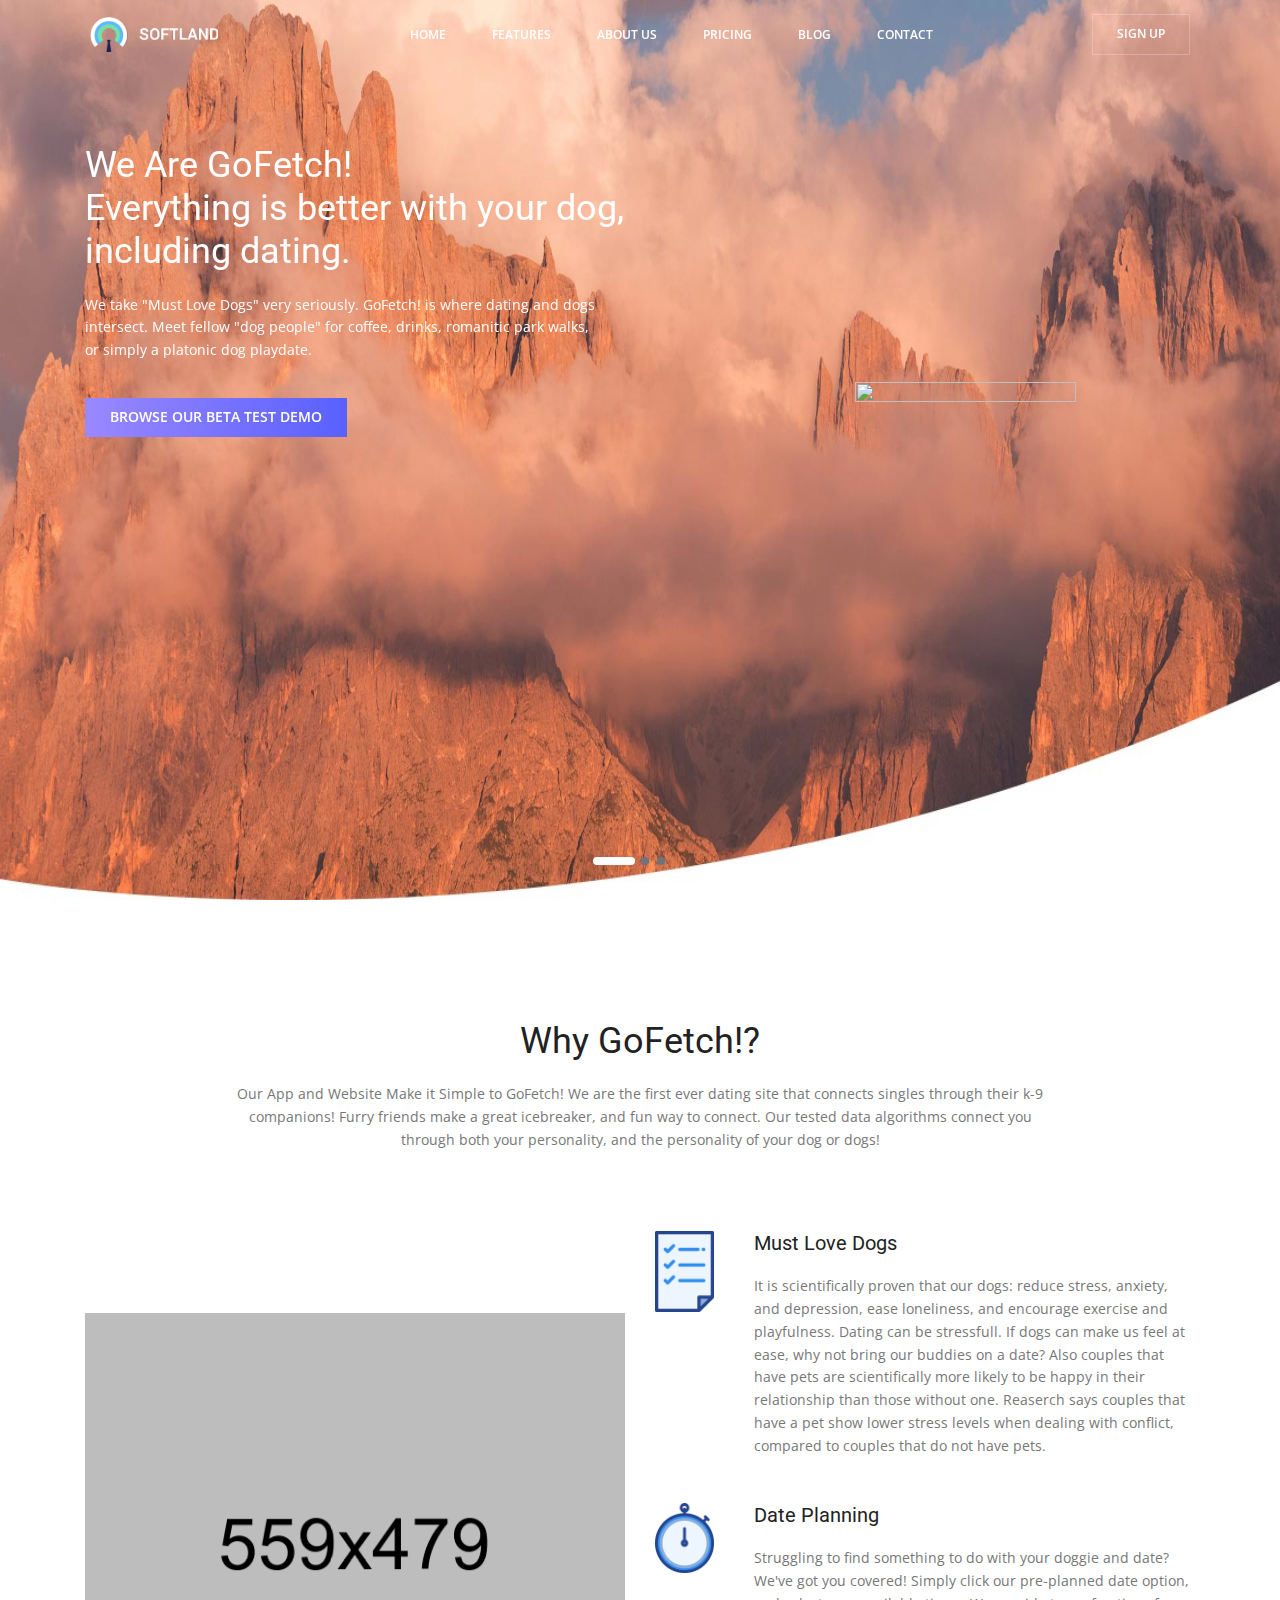
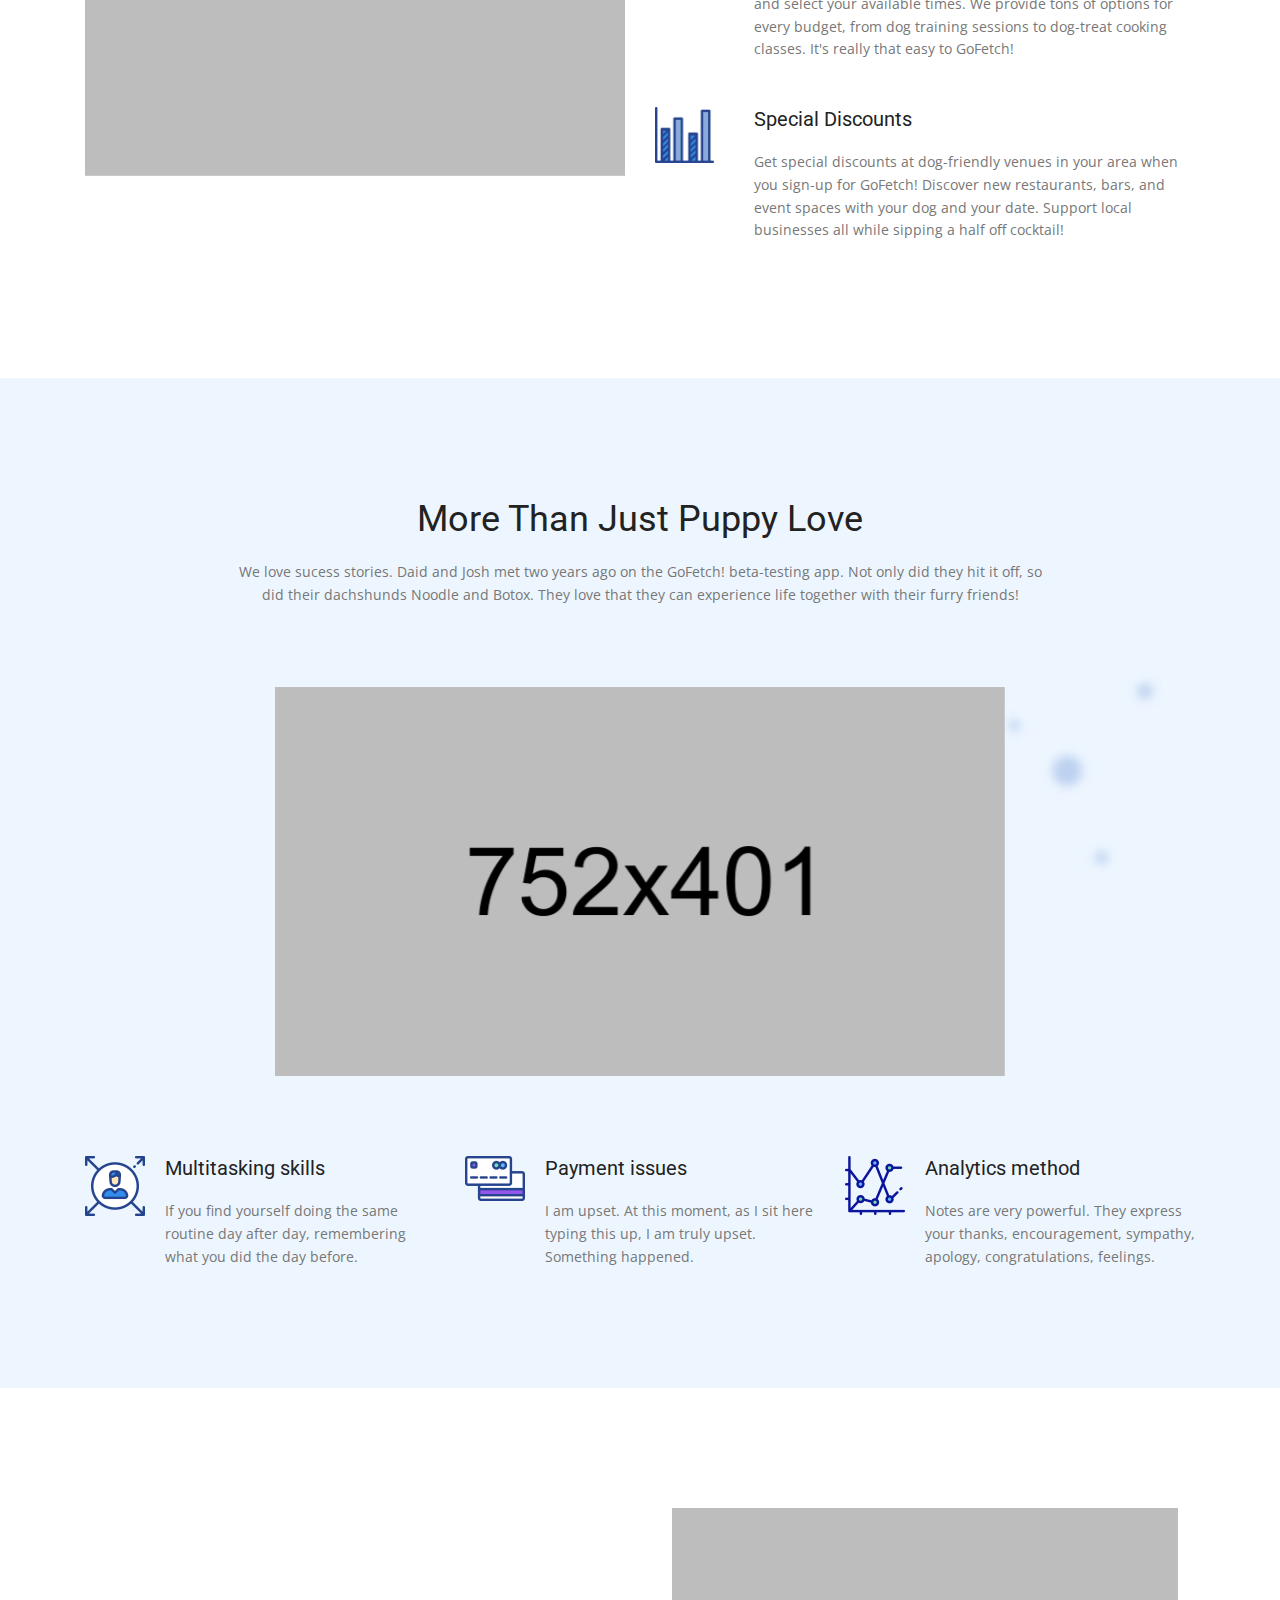
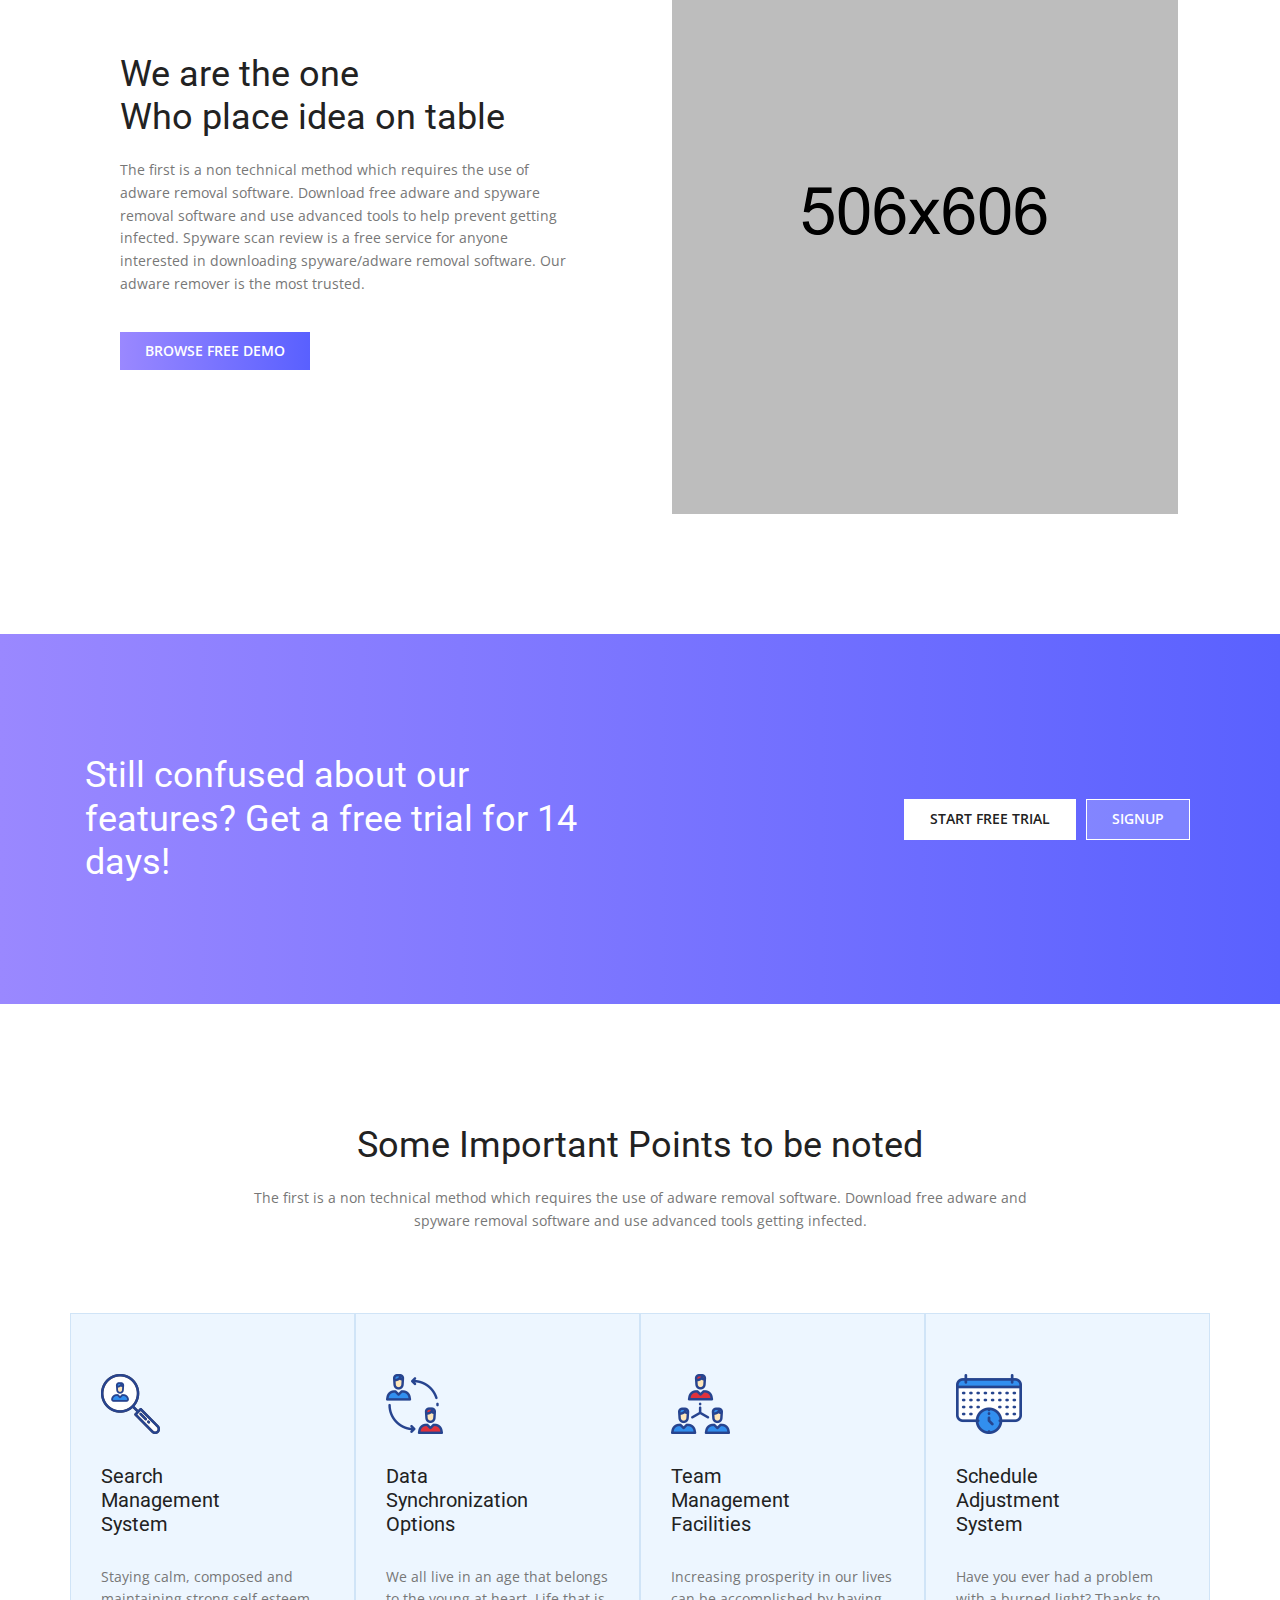
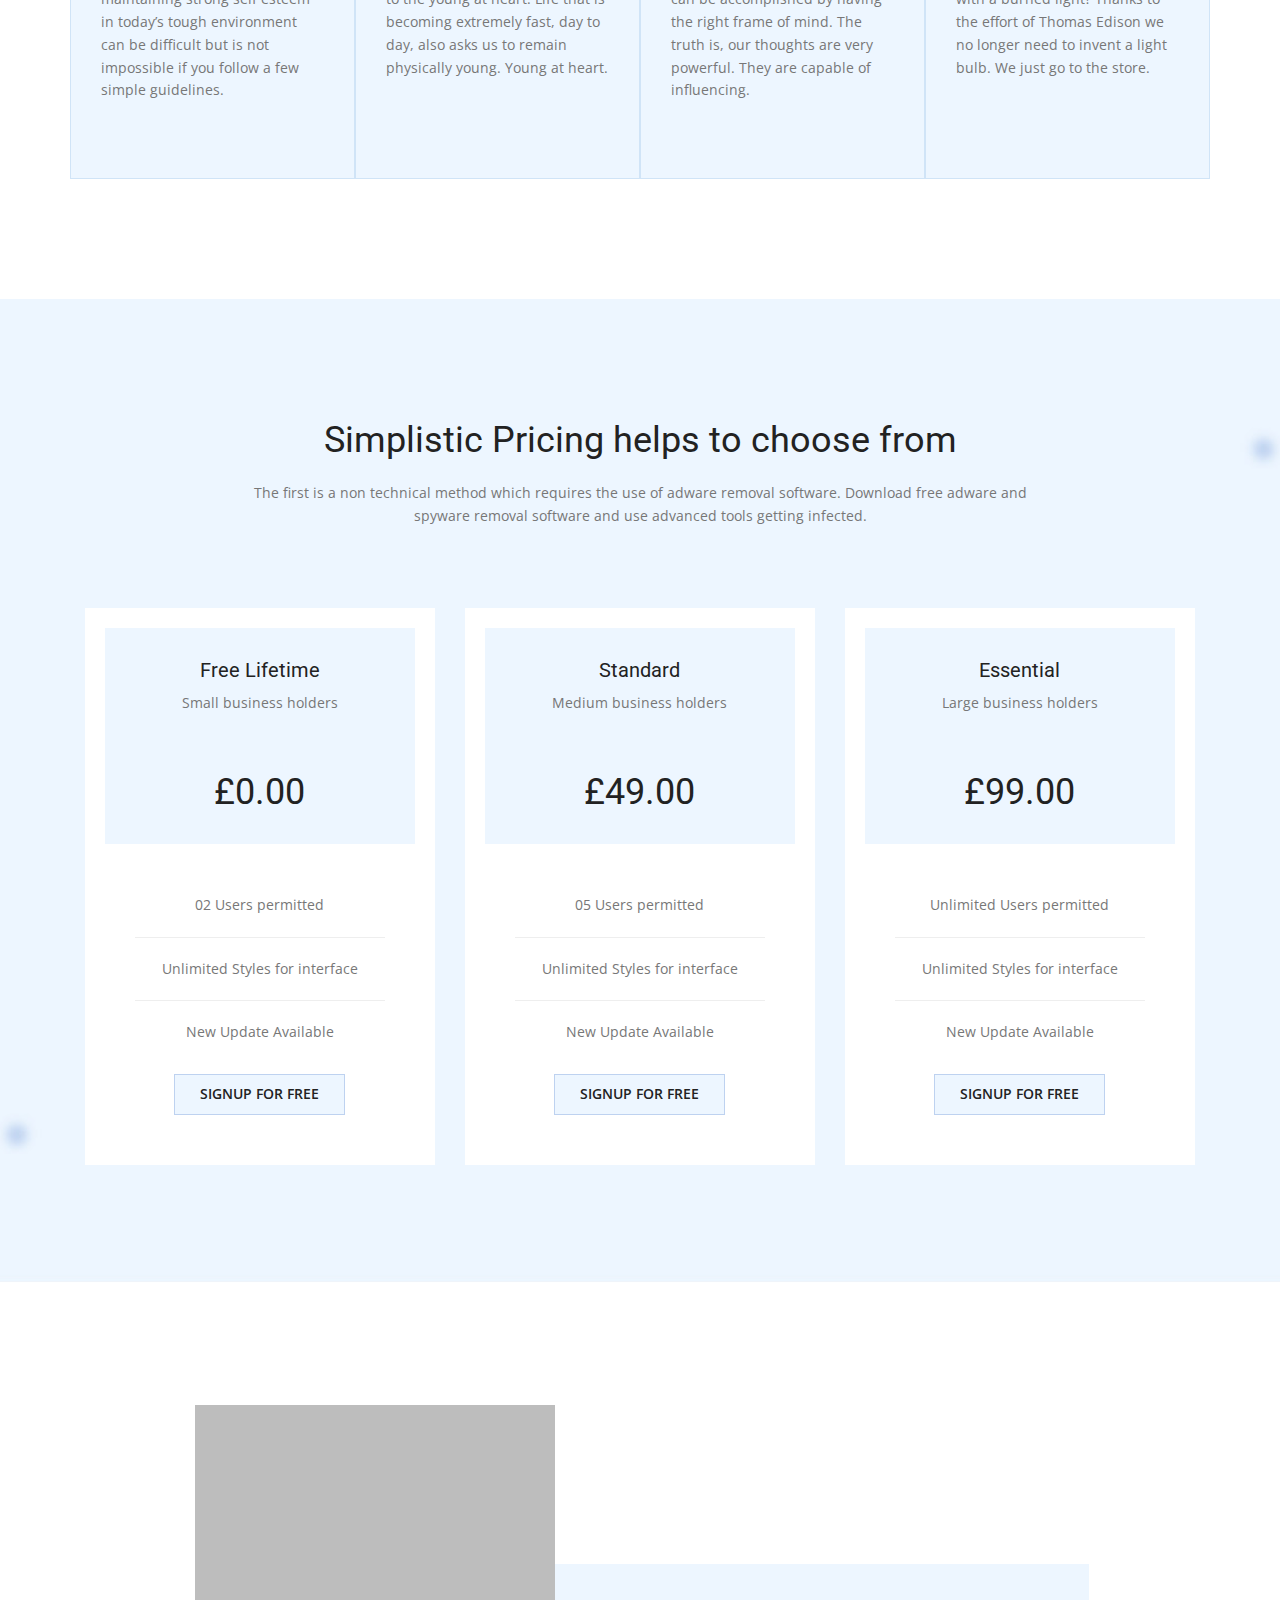
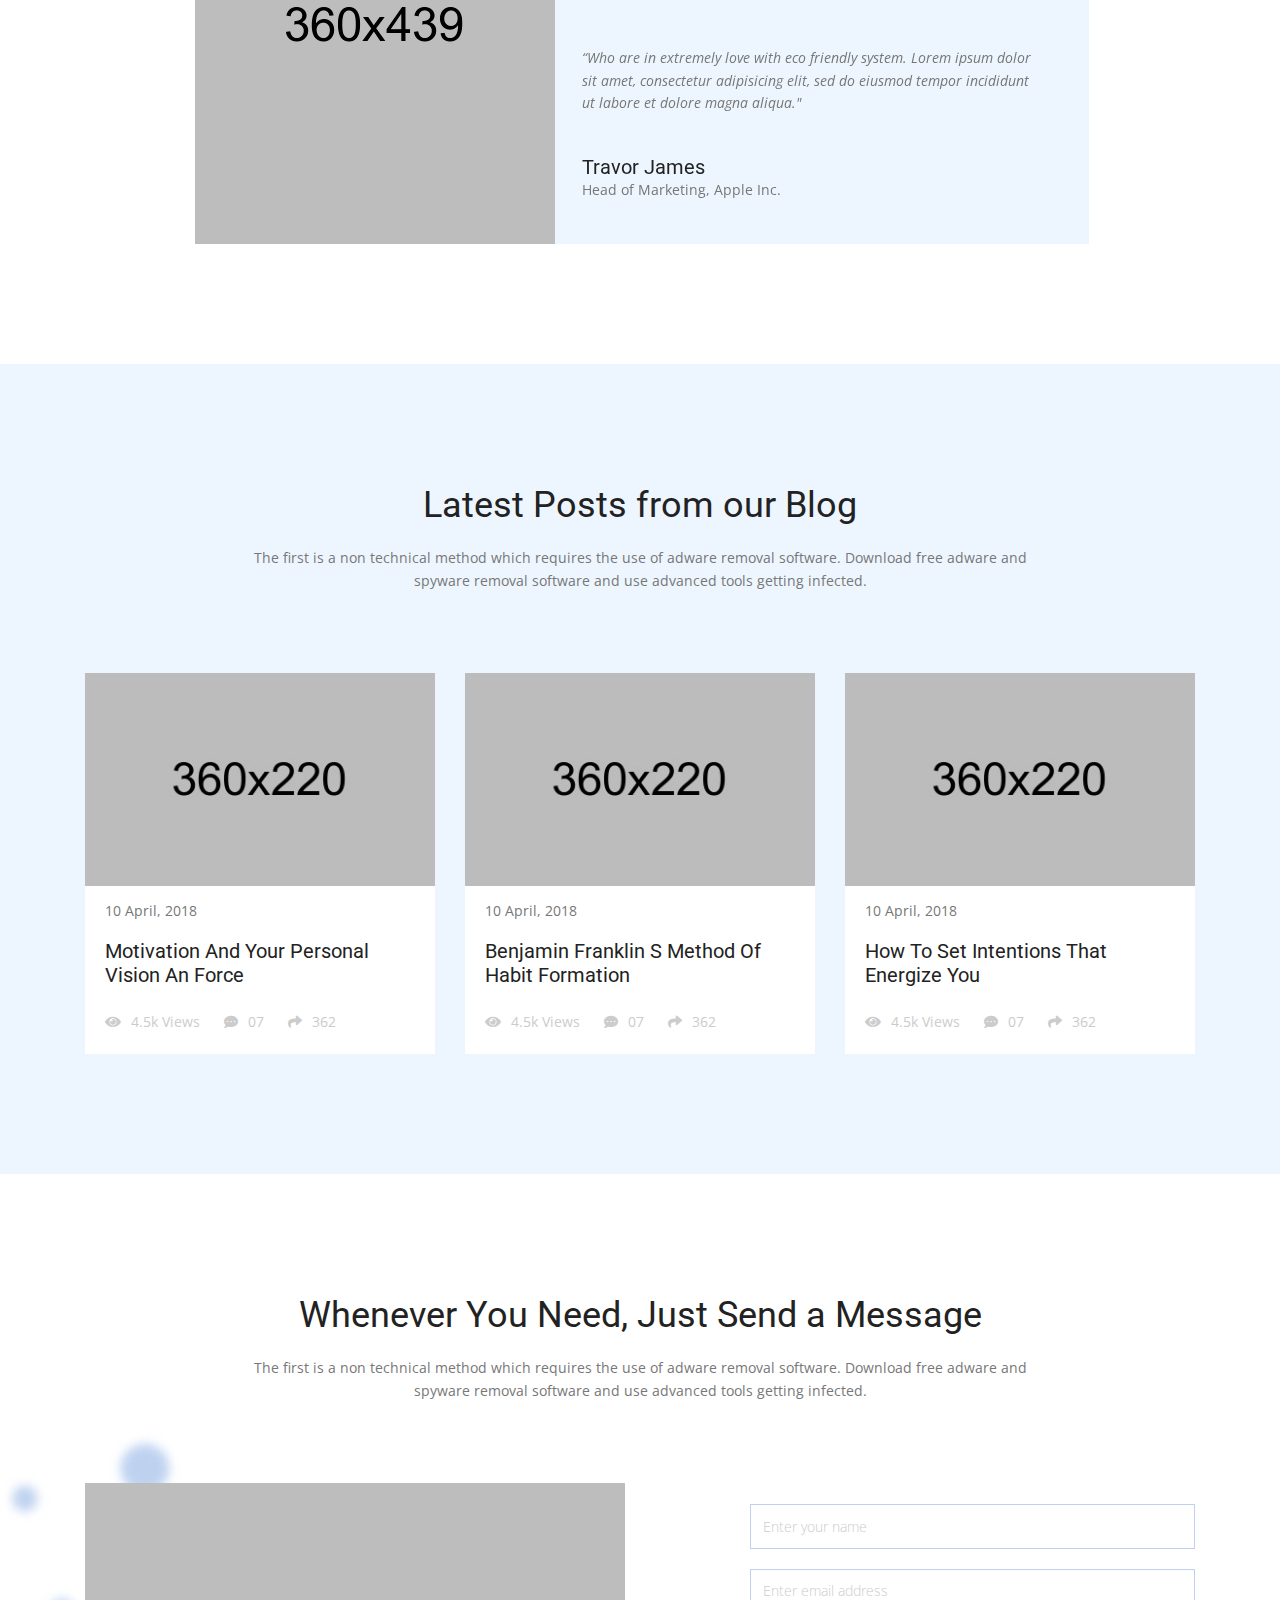
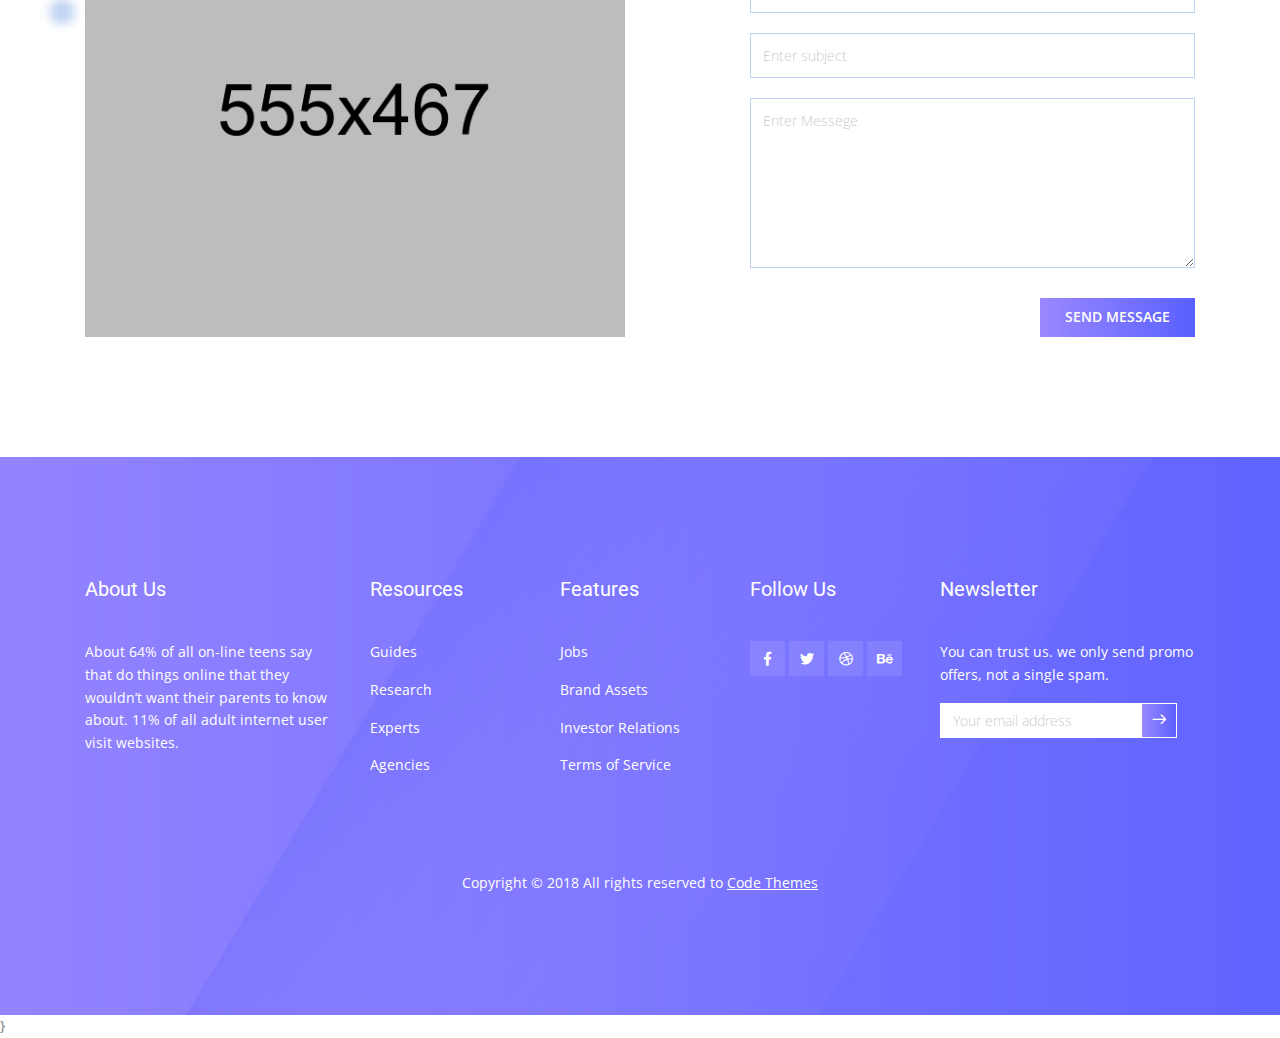
==== commit 4a2642a4: "forthcommit" ====
--- a/Softland-html/Landing/index.html
+++ b/Softland-html/Landing/index.html
@@ -179,9 +179,9 @@
         <div class="container">
             <div class="row justify-content-center section-title-wrap">
                 <div class="col-lg-12">
-                    <h1>Our App and Website Make it Simple to GoFetch</h1>
-                    <p>
-                        We are the first ever dating site that connects singles through their k-9 companions!  Furry friends make a great icebreaker, and fun way to connect.  Our tested data algorithms connect you through both your personality, and the personality of your dog or dogs!
+                    <h1>Why GoFetch!?</h1>
+                    <p>
+                        Our App and Website Make it Simple to GoFetch!  We are the first ever dating site that connects singles through their k-9 companions!  Furry friends make a great icebreaker, and fun way to connect.  Our tested data algorithms connect you through both your personality, and the personality of your dog or dogs!
                     </p>
                 </div>
             </div>
@@ -199,11 +199,10 @@
                         </div>
                         <div class="desc ml-40">
                             <a href="#">
-                                <h4 class="mb-20">Task Management</h4>
+                                <h4 class="mb-20">Must Love Dogs</h4>
                             </a>
                             <p>
-                                For any aspect of self-improvement, there has to be a reason for you to start and keep going. That is your motivation – the
-                                reason for doing what you do.
+                                It is scientifically proven that our dogs: reduce stress, anxiety, and depression, ease loneliness, and encourage exercise and playfulness.  Dating can be stressfull.  If dogs can make us feel at ease, why not bring our buddies on a date?  Also couples that have pets are scientifically more likely to be happy in their relationship than those without one. Reaserch says couples that have a pet show lower stress levels when dealing with conflict, compared to couples that do not have pets.
                             </p>
                         </div>
                     </div>
@@ -244,10 +243,9 @@
         <div class="container">
             <div class="row justify-content-center section-title-wrap">
                 <div class="col-lg-12">
-                    <h1>The Easiest way of Execution </h1>
-                    <p>
-                        The first is a non technical method which requires the use of adware removal software. Download free adware and spyware removal
-                        software and use advanced tools getting infected.
+                    <h1>More Than Just Puppy Love</h1>
+                    <p>
+                        We love sucess stories.  Daid and Josh met two years ago on the GoFetch! beta-testing app.  Not only did they hit it off, so did their dachshunds Noodle and Botox.  They love that they can experience life together with their furry friends! 
                     </p>
                 </div>
             </div>
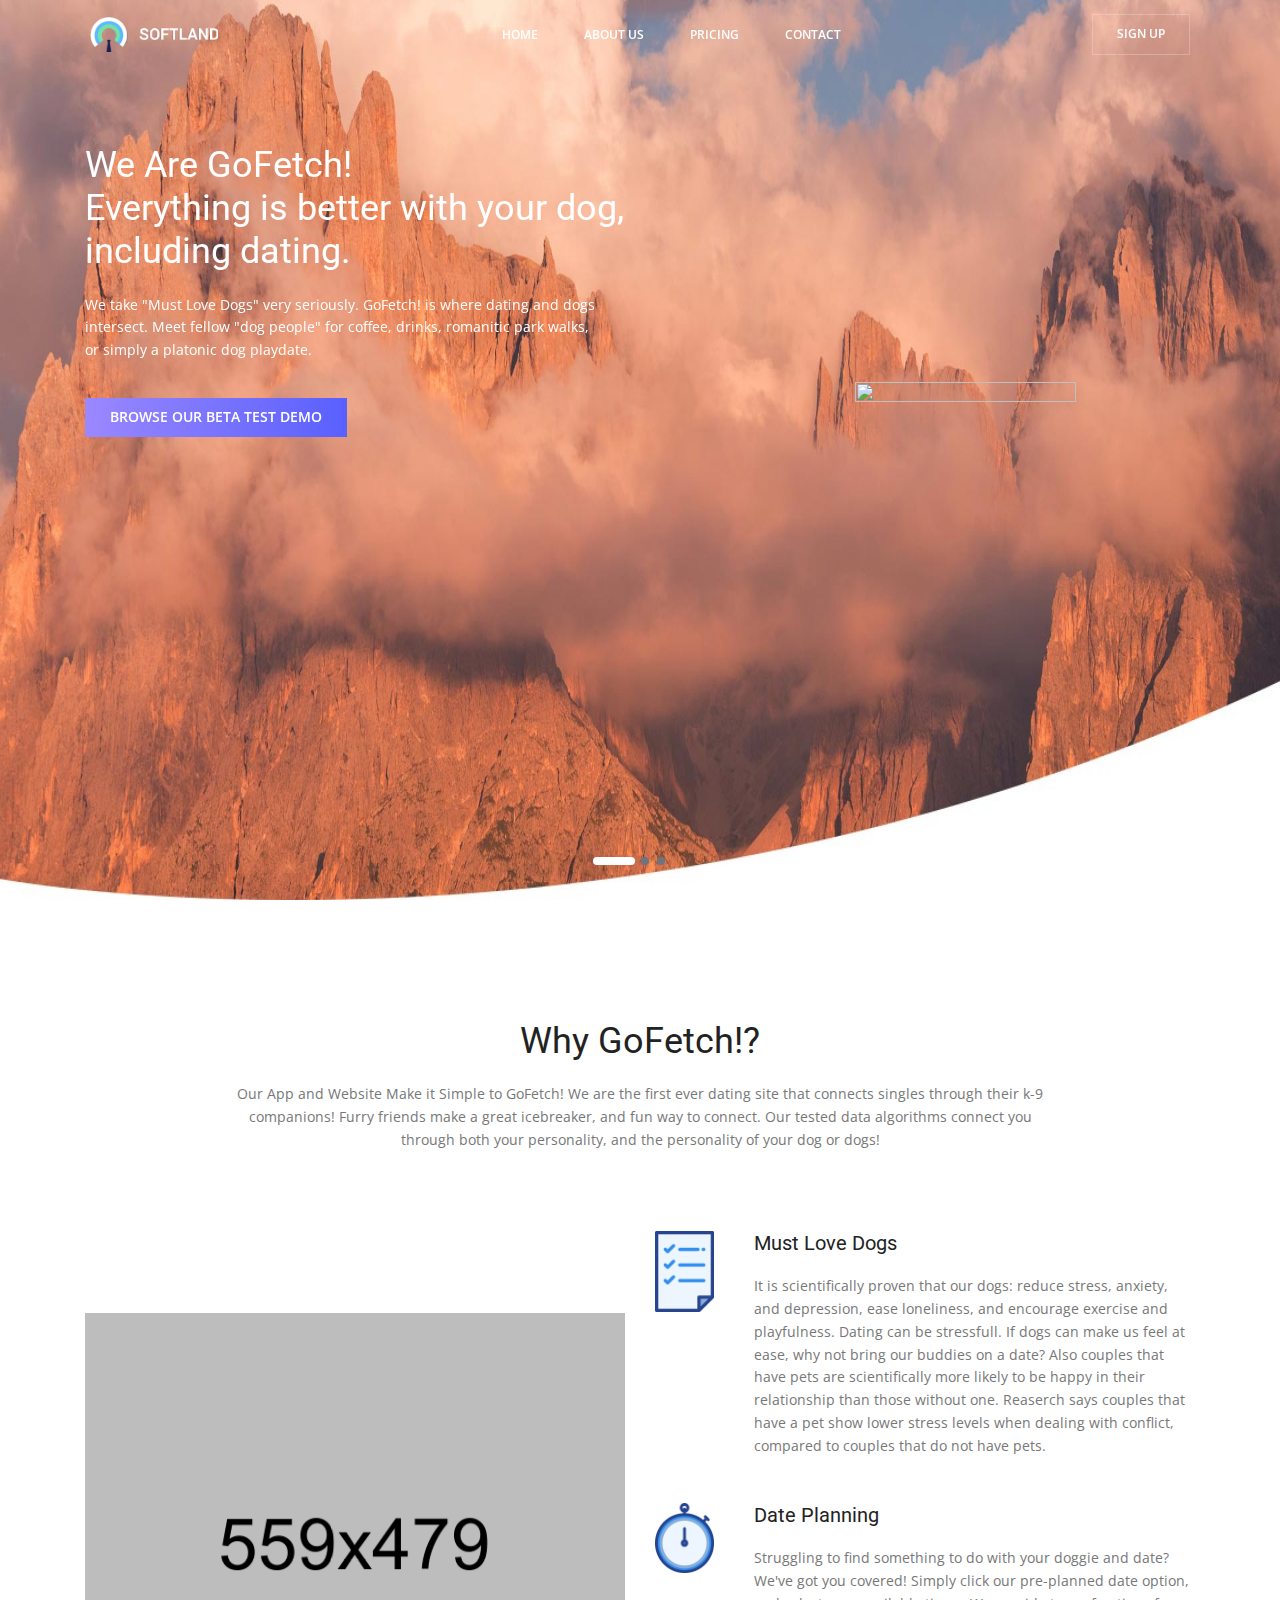
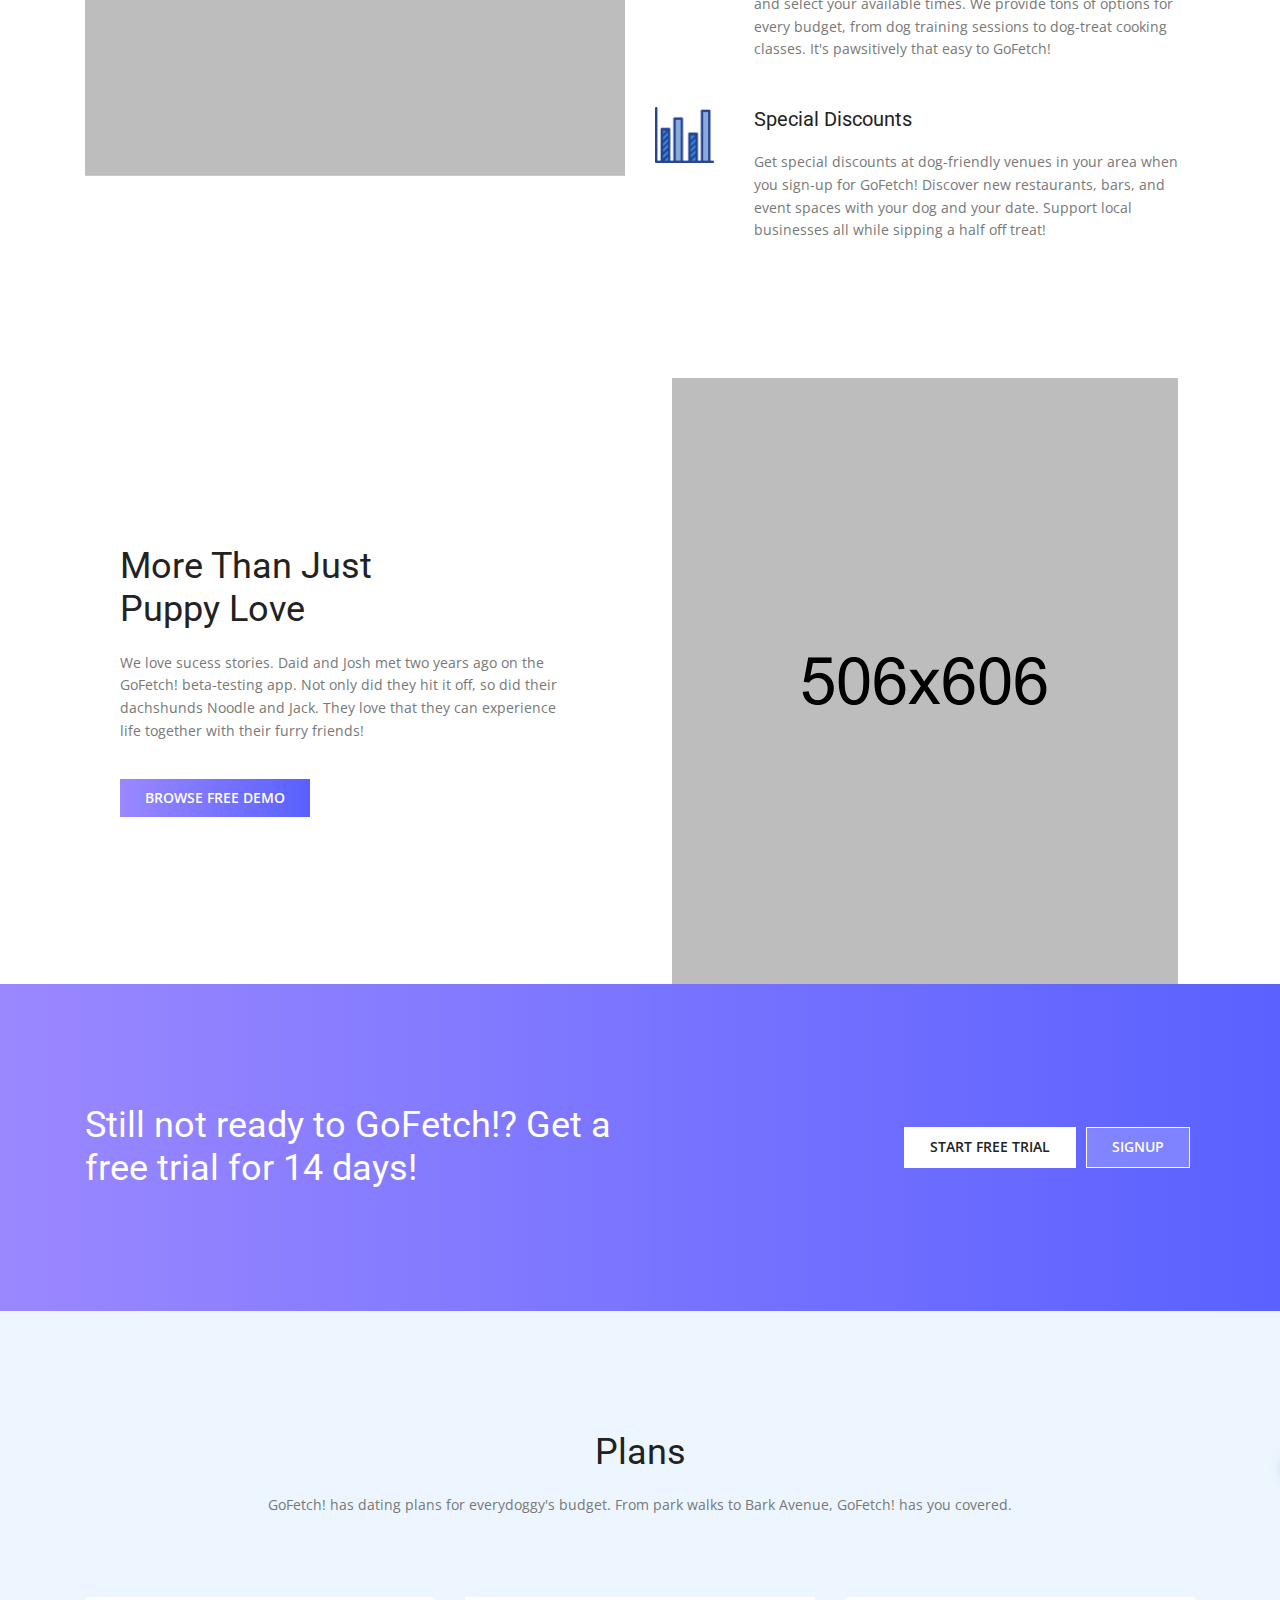
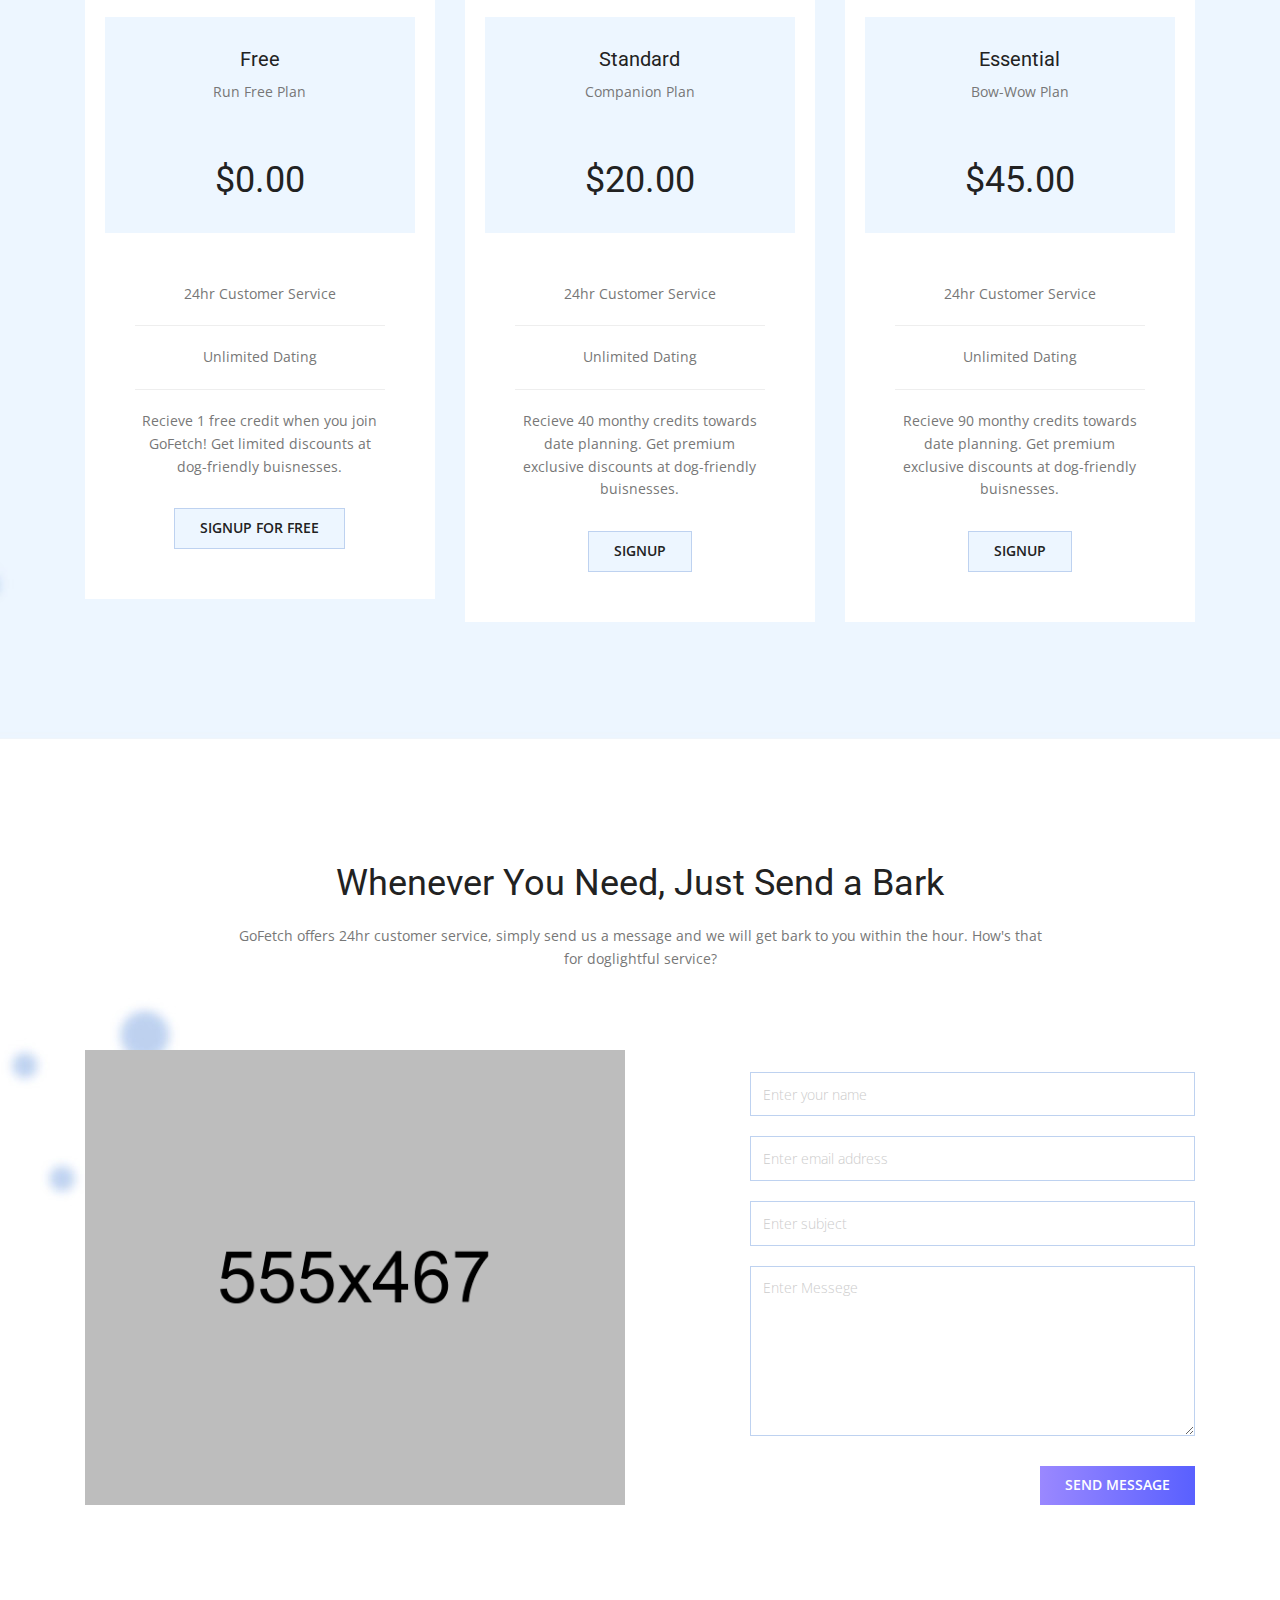
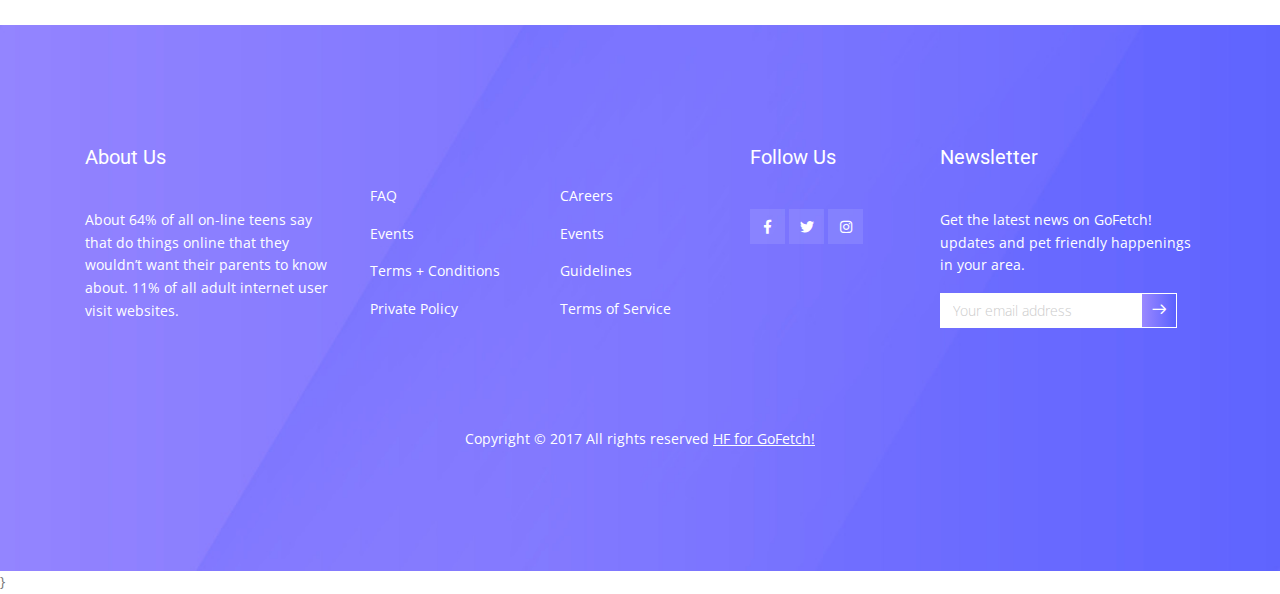
==== commit 65313b4f: "trialsat" ====
--- a/Softland-html/Landing/index.html
+++ b/Softland-html/Landing/index.html
@@ -51,18 +51,18 @@
                             <li>
                                 <a href="#home">Home</a>
                             </li>
-                            <li>
+                            <!-- <li>
                                 <a href="#features">Features</a>
-                            </li>
-                            <li>
-                                <a href="#about">About Us</a>
+                            </li> -->
+                            <li>
+                                <a href="#features">About Us</a>
                             </li>
                             <li>
                                 <a href="#pricing">Pricing</a>
                             </li>
-                            <li>
+                            <!-- <li>
                                 <a href="#blog">Blog</a>
-                            </li>
+                            </li> -->
                             <li>
                                 <a href="#contact">Contact</a>
                             </li>
@@ -215,7 +215,7 @@
                                 <h4 class="mb-20">Date Planning</h4>
                             </a>
                             <p>
-                                Struggling to find something to do with your doggie and date?  We've got you covered!  Simply click our pre-planned date option, and select your available times.  We provide tons of options for every budget, from dog training sessions to dog-treat cooking classes.  It's really that easy to GoFetch!
+                                Struggling to find something to do with your doggie and date?  We've got you covered!  Simply click our pre-planned date option, and select your available times.  We provide tons of options for every budget, from dog training sessions to dog-treat cooking classes.  It's pawsitively that easy to GoFetch!
                             </p>
                         </div>
                     </div>
@@ -228,7 +228,7 @@
                                 <h4 class="mb-20">Special Discounts</h4>
                             </a>
                             <p>
-                                Get special discounts at dog-friendly venues in your area when you sign-up for GoFetch!  Discover new restaurants, bars, and event spaces with your dog and your date.  Support local businesses all while sipping a half off cocktail!
+                                Get special discounts at dog-friendly venues in your area when you sign-up for GoFetch!  Discover new restaurants, bars, and event spaces with your dog and your date.  Support local businesses all while sipping a half off treat!
                             </p>
                         </div>
                     </div>
@@ -239,13 +239,13 @@
     <!-- End unique-feature Area -->
 
     <!-- Start execution-secation -->
-    <section class="execution-secation section-gap aquablue-bg">
+    <!-- <section class="execution-secation section-gap aquablue-bg">
         <div class="container">
             <div class="row justify-content-center section-title-wrap">
                 <div class="col-lg-12">
                     <h1>More Than Just Puppy Love</h1>
                     <p>
-                        We love sucess stories.  Daid and Josh met two years ago on the GoFetch! beta-testing app.  Not only did they hit it off, so did their dachshunds Noodle and Botox.  They love that they can experience life together with their furry friends! 
+                        We love sucess stories.  Daid and Josh met two years ago on the GoFetch! beta-testing app.  Not only did they hit it off, so did their dachshunds Noodle and Botox.  They love that they can experience life together with their furry friends!
                     </p>
                 </div>
             </div>
@@ -300,23 +300,20 @@
                 </div>
             </div>
         </div>
-    </section>
+    </section> -->
     <!-- End execution-secation -->
 
     <!-- Start about section -->
-    <section class="about-section section-gap">
+    <!-- <section class="about-section section-gap"> -->
         <div class="container">
             <div class="row align-items-center justify-content-between">
                 <div class="col-lg-6 about-left">
                     <h1>
-                        We are the one
-                        <br> Who place idea on table
+                        More Than Just
+                        <br> Puppy Love
                     </h1>
                     <p class="pt-20 pb-20">
-                        The first is a non technical method which requires the use of adware removal software. Download free adware and spyware removal
-                        software and use advanced tools to help prevent getting infected. Spyware scan review is a free service
-                        for anyone interested in downloading spyware/adware removal software. Our adware remover is the most
-                        trusted.
+                        We love sucess stories.  Daid and Josh met two years ago on the GoFetch! beta-testing app.  Not only did they hit it off, so did their dachshunds Noodle and Jack.  They love that they can experience life together with their furry friends!
                     </p>
                     <a href="#" class="genric-btn2">Browse free demo</a>
                 </div>
@@ -333,7 +330,7 @@
         <div class="container">
             <div class="row align-items-center">
                 <div class="col-lg-6">
-                    <h1 class="text-white">Still confused about our features? Get a free trial for 14 days!</h1>
+                    <h1 class="text-white">Still not ready to GoFetch!? Get a free trial for 14 days!</h1>
                 </div>
                 <div class="col-lg-6">
                     <div class="d-flex flex-row justify-content-end cta-btn">
@@ -347,7 +344,7 @@
     <!-- End cta-section -->
 
     <!-- Start important-points section -->
-    <section class="important-points-section section-gap">
+    <!-- <section class="important-points-section section-gap">
         <div class="container">
             <div class="row justify-content-center section-title-wrap">
                 <div class="col-lg-12">
@@ -409,7 +406,7 @@
                 </div>
             </div>
         </div>
-    </section>
+    </section> -->
     <!-- End important-points section -->
 
     <!-- Start price section -->
@@ -417,10 +414,9 @@
         <div class="container">
             <div class="row justify-content-center section-title-wrap">
                 <div class="col-lg-12">
-                    <h1>Simplistic Pricing helps to choose from</h1>
-                    <p>
-                        The first is a non technical method which requires the use of adware removal software. Download free adware and spyware removal
-                        software and use advanced tools getting infected.
+                    <h1>Plans</h1>
+                    <p>
+                      GoFetch! has dating plans for everydoggy's budget.  From park walks to Bark Avenue, GoFetch! has you covered.
                     </p>
                 </div>
             </div>
@@ -429,17 +425,17 @@
                     <div class="single-price4">
                         <div class="price-top aquablue-bg relative">
                             <div class="overlay overlay-bg"></div>
-                            <h4 class="relative">Free Lifetime</h4>
+                            <h4 class="relative">Free</h4>
                             <p class="pt-10 relative">
-                                Small business holders
-                            </p>
-                            <h1 class="pt-40 relative">£0.00</h1>
+                                Run Free Plan
+                            </p>
+                            <h1 class="pt-40 relative">$0.00</h1>
                         </div>
                         <div class="price-bottom">
                             <ul class="pack-list">
-                                <li>02 Users permitted</li>
-                                <li>Unlimited Styles for interface</li>
-                                <li>New Update Available</li>
+                                <li>24hr Customer Service</li>
+                                <li>Unlimited Dating</li>
+                                <li>Recieve 1 free credit when you join GoFetch! Get limited discounts at  dog-friendly buisnesses.</li>
                             </ul>
                             <a href="#" class="price-btn mt-30">signup for free</a>
                         </div>
@@ -451,17 +447,17 @@
                             <div class="overlay overlay-bg"></div>
                             <h4 class="relative">Standard</h4>
                             <p class="pt-10 relative">
-                                Medium business holders
-                            </p>
-                            <h1 class="pt-40 relative">£49.00</h1>
+                                Companion Plan
+                            </p>
+                            <h1 class="pt-40 relative">$20.00</h1>
                         </div>
                         <div class="price-bottom">
                             <ul class="pack-list">
-                                <li>05 Users permitted</li>
-                                <li>Unlimited Styles for interface</li>
-                                <li>New Update Available</li>
+                                <li>24hr Customer Service</li>
+                                <li>Unlimited Dating</li>
+                                <li>Recieve 40 monthy credits towards date planning. Get premium exclusive discounts at dog-friendly buisnesses.</li>
                             </ul>
-                            <a href="#" class="price-btn mt-30">signup for free</a>
+                            <a href="#" class="price-btn mt-30">signup</a>
                         </div>
                     </div>
                 </div>
@@ -471,17 +467,17 @@
                             <div class="overlay overlay-bg"></div>
                             <h4 class="relative">Essential</h4>
                             <p class="pt-10 relative">
-                                Large business holders
-                            </p>
-                            <h1 class="pt-40 relative">£99.00</h1>
+                                Bow-Wow Plan
+                            </p>
+                            <h1 class="pt-40 relative">$45.00</h1>
                         </div>
                         <div class="price-bottom">
                             <ul class="pack-list">
-                                <li>Unlimited Users permitted</li>
-                                <li>Unlimited Styles for interface</li>
-                                <li>New Update Available</li>
+                                <li>24hr Customer Service</li>
+                                <li>Unlimited Dating</li>
+                                <li>Recieve 90 monthy credits towards date planning. Get premium exclusive discounts at dog-friendly buisnesses.</li>
                             </ul>
-                            <a href="#" class="price-btn mt-30">signup for free</a>
+                            <a href="#" class="price-btn mt-30">signup</a>
                         </div>
                     </div>
                 </div>
@@ -490,7 +486,7 @@
     </section>
     <!-- End price section -->
     <!-- Start client-review section -->
-    <section class="client-review-section section-gap">
+    <!-- <section class="client-review-section section-gap">
         <div class="container">
             <div class="active-review-carusel2">
                 <div class="single-review-2 row align-items-center justify-content-start">
@@ -537,12 +533,12 @@
                 </div>
             </div>
         </div>
-    </section>
+    </section> -->
     <!-- End client-review section -->
 
 
     <!-- Start latest-blog section -->
-    <section class="latest-blog-section section-gap aquablue-bg" id="blog">
+    <!-- <section class="latest-blog-section section-gap aquablue-bg" id="blog">
         <div class="container">
             <div class="row justify-content-center section-title-wrap">
                 <div class="col-lg-12">
@@ -607,7 +603,7 @@
                 </div>
             </div>
         </div>
-    </section>
+    </section> -->
     <!-- End latest-blog section -->
 
 
@@ -616,10 +612,9 @@
         <div class="container">
             <div class="row justify-content-center section-title-wrap">
                 <div class="col-lg-12">
-                    <h1>Whenever You Need, Just Send a Message</h1>
-                    <p>
-                        The first is a non technical method which requires the use of adware removal software. Download free adware and spyware removal
-                        software and use advanced tools getting infected.
+                    <h1>Whenever You Need, Just Send a Bark</h1>
+                    <p>
+                        GoFetch offers 24hr customer service, simply send us a message and we will get bark to you within the hour.  How's that for doglightful service?
                     </p>
                 </div>
             </div>
@@ -664,35 +659,35 @@
                 </div>
                 <div class="col-lg-2 col-md-6">
                     <div class="single-footer-widget">
-                        <h4>Resources</h4>
+                        <h4></h4>
                         <ul class="menu-list">
                             <li>
-                                <a href="#">Guides</a>
-                            </li>
-                            <li>
-                                <a href="#">Research</a>
-                            </li>
-                            <li>
-                                <a href="#">Experts</a>
-                            </li>
-                            <li>
-                                <a href="#">Agencies</a>
+                                <a href="#">FAQ</a>
+                            </li>
+                            <li>
+                                <a href="#">Events</a>
+                            </li>
+                            <li>
+                                <a href="#">Terms + Conditions</a>
+                            </li>
+                            <li>
+                                <a href="#">Private Policy</a>
                             </li>
                         </ul>
                     </div>
                 </div>
                 <div class="col-lg-2 col-md-6">
                     <div class="single-footer-widget">
-                        <h4>Features</h4>
+                        <h4></h4>
                         <ul class="menu-list">
                             <li>
-                                <a href="#">Jobs</a>
-                            </li>
-                            <li>
-                                <a href="#">Brand Assets</a>
-                            </li>
-                            <li>
-                                <a href="#">Investor Relations</a>
+                                <a href="#">CAreers</a>
+                            </li>
+                            <li>
+                                <a href="#">Events</a>
+                            </li>
+                            <li>
+                                <a href="#">Guidelines</a>
                             </li>
                             <li>
                                 <a href="#">Terms of Service</a>
@@ -716,12 +711,12 @@
                             </li>
                             <li>
                                 <a href="#">
-                                    <i class="fab fa-dribbble"></i>
+                                    <i class="fab fa-instagram"></i>
                                 </a>
                             </li>
                             <li>
-                                <a href="#">
-                                    <i class="fab fa-behance"></i>
+                                <!-- <a href="#">
+                                    <i class="fab fa-behance"></i> -->
                                 </a>
                             </li>
                         </ul>
@@ -730,7 +725,7 @@
                 <div class="col-lg-3 col-md-6">
                     <div class="single-footer-widget">
                         <h4>Newsletter</h4>
-                        <p>You can trust us. we only send promo offers, not a single spam.</p>
+                        <p>Get the latest news on GoFetch! updates and pet friendly happenings in your area.</p>
                         <div class="d-flex flex-row newsletter-form" id="mc_embed_signup">
                             <form class="navbar-form" action="https://spondonit.us12.list-manage.com/subscribe/post?u=1462626880ade1ac87bd9c93a&amp;id=92a4423d01"
                                 method="get">
@@ -748,8 +743,8 @@
                 </div>
             </div>
             <div class="footer-bottom row justify-content-center mt-80">
-                <p class="footer-text m-0 col-lg-6 col-md-12">Copyright © 2018 All rights reserved to
-                    <a href="https://themeforest.net/user/codethemes/portfolio">Code Themes</a>
+                <p class="footer-text m-0 col-lg-6 col-md-12">Copyright © 2017 All rights reserved
+                    <a href="hello-frances.com">HF for GoFetch!</a>
                 </p>
             </div>
         </div>
--- a/Softland-html/Landing/css/main.css
+++ b/Softland-html/Landing/css/main.css
@@ -1,4 +1,5 @@
 
+******************************************************************/
 /*------------------------------------------------------------------
 
 
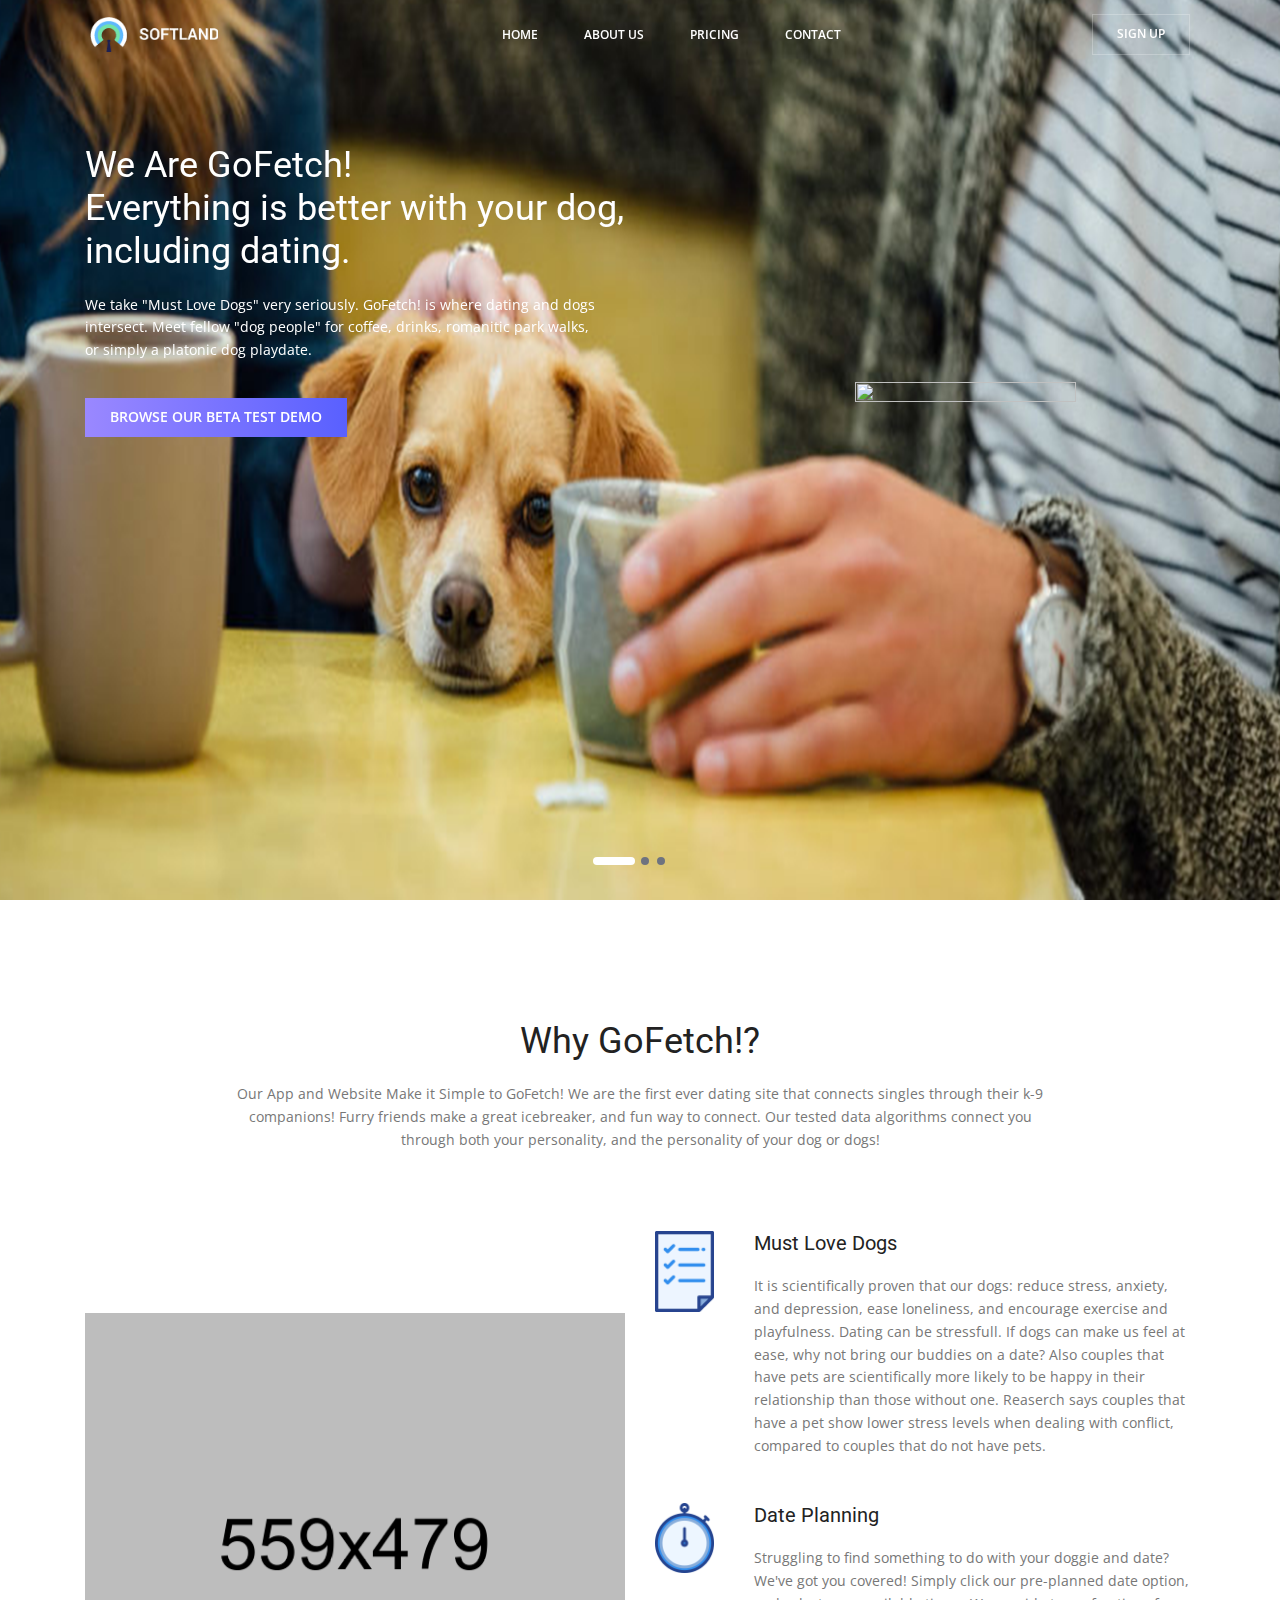
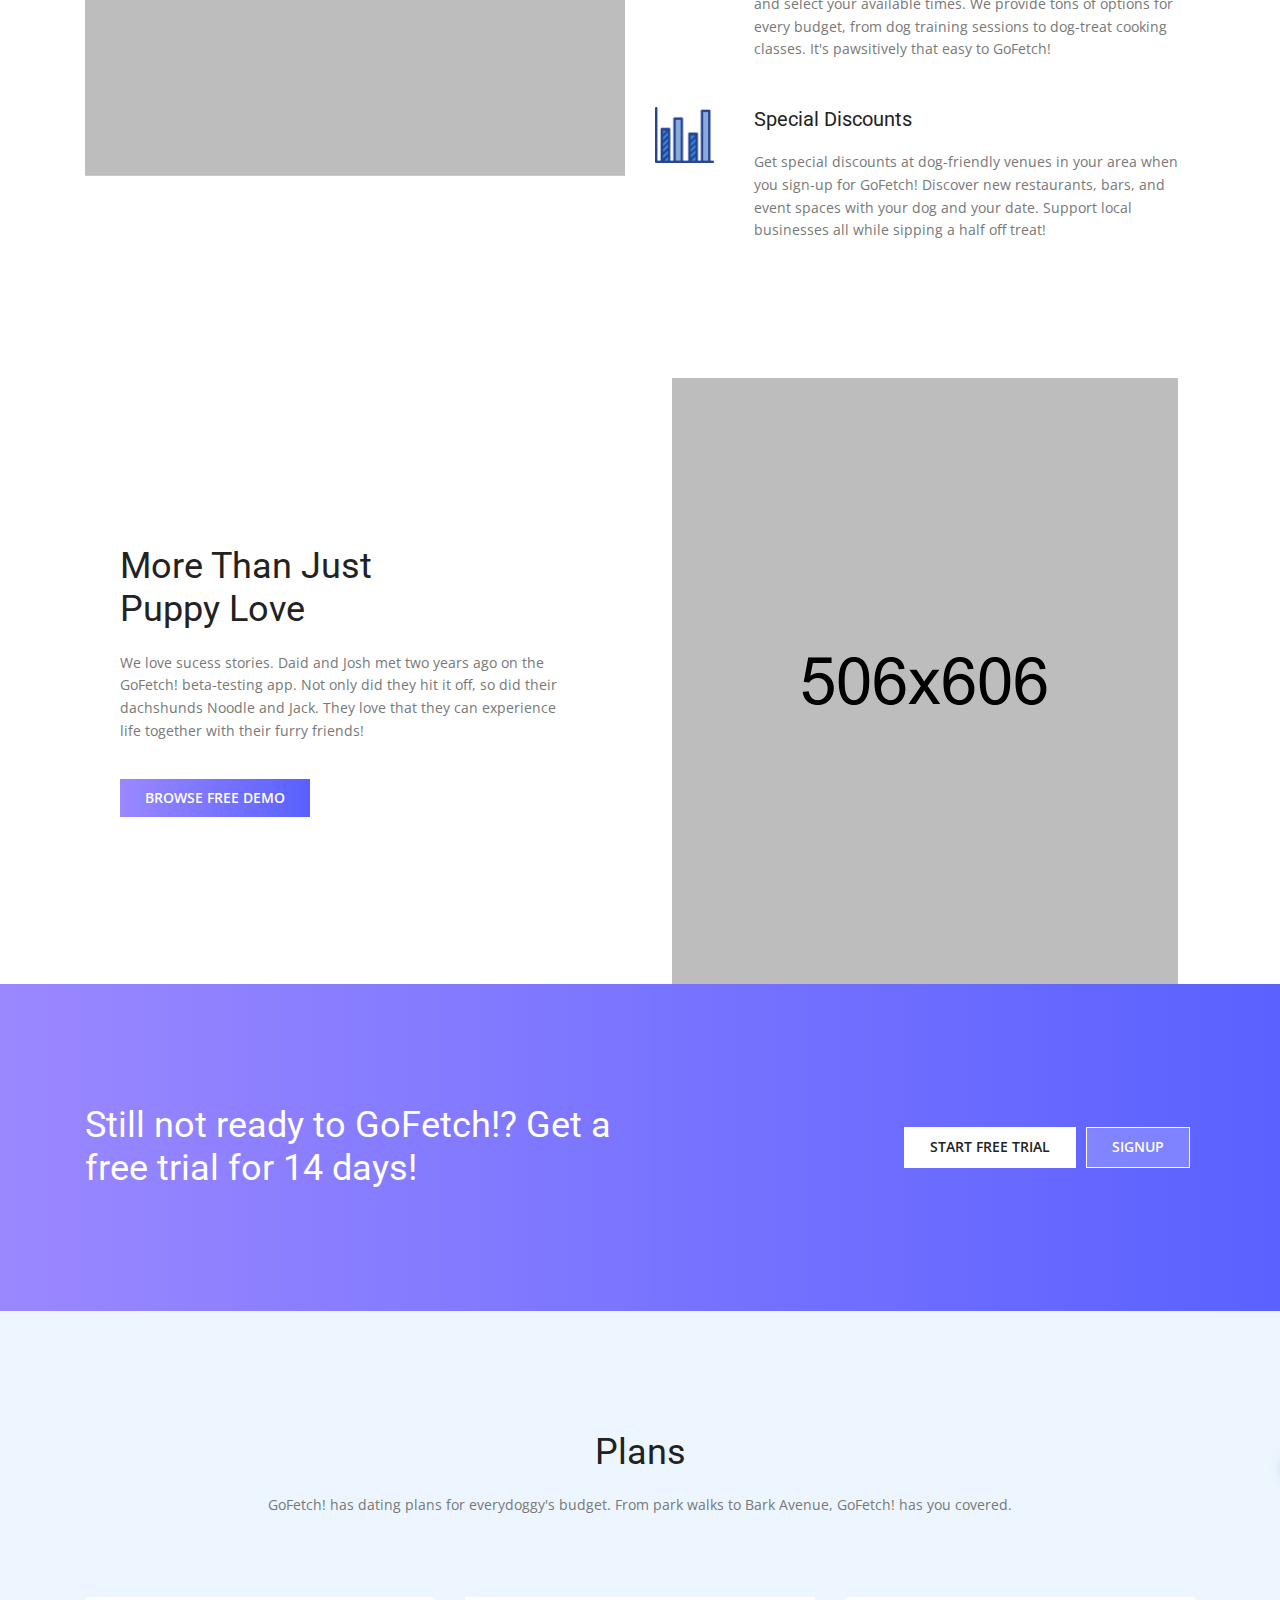
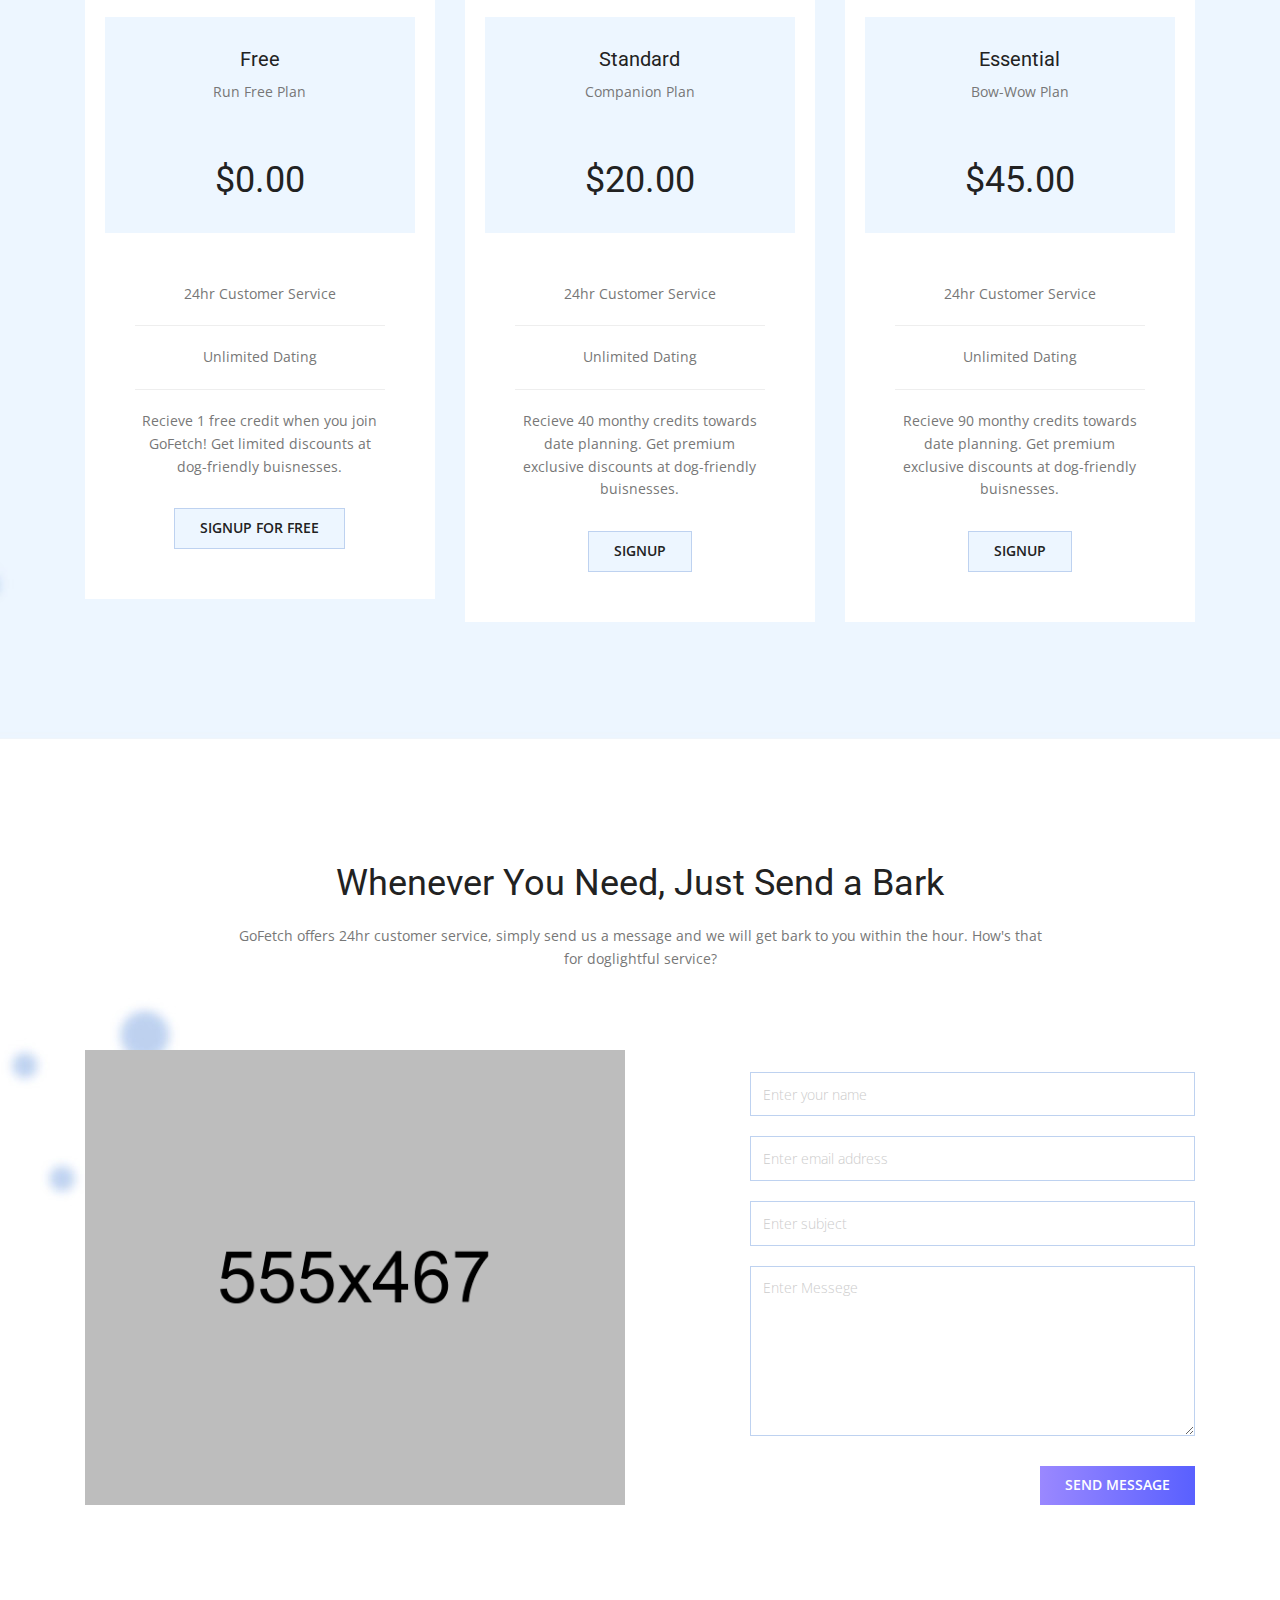
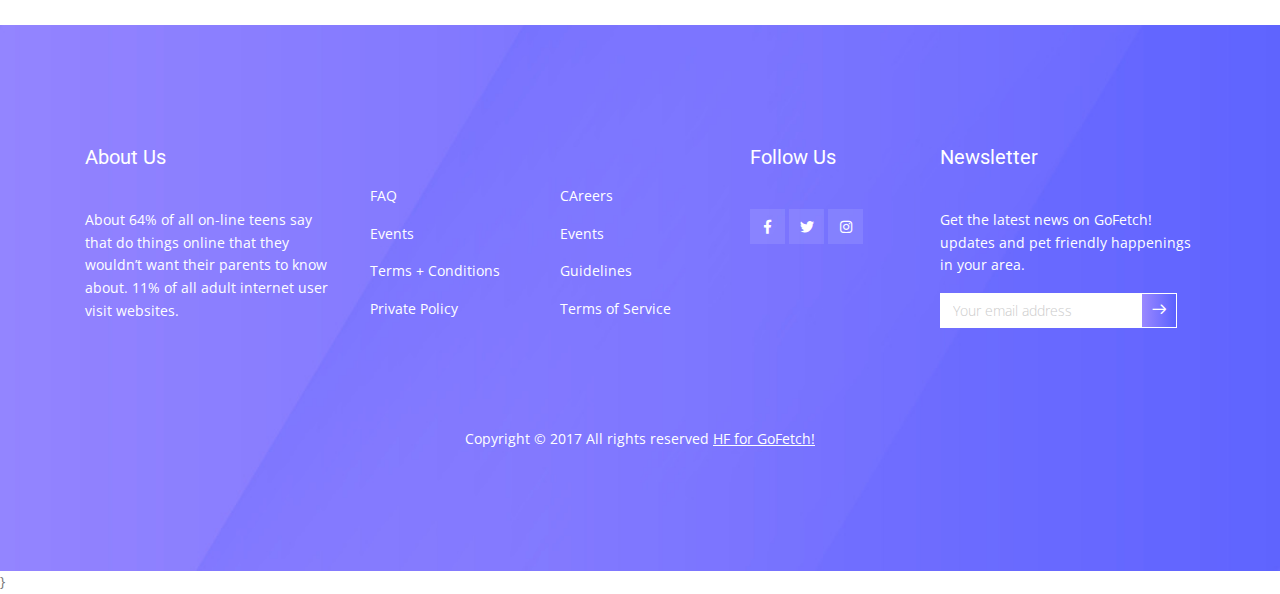
==== commit b136fa3d: "sundayphotocommit" ====
--- a/Softland-html/Landing/index.html
+++ b/Softland-html/Landing/index.html
@@ -82,13 +82,13 @@
     <section class="hero-section-bg relative" id="home">
         <div id="sass-owl" class="owl-carousel owl-theme">
             <div class="items">
-                <img class="owl-img9" src="img/carusel/a1.jpg" alt="">
+                <img class="owl-img9" src="img/carusel/caro1.png" alt="">
             </div>
             <div class="items">
-                <img class="owl-img9" src="img/carusel/a2.jpg" alt="">
+                <img class="owl-img9" src="img/carusel/caro8.png" alt="">
             </div>
             <div class="items">
-                <img class="owl-img9" src="img/carusel/a3.jpg" alt="">
+                <img class="owl-img9" src="img/carusel/caro4.png" alt="">
             </div>
         </div>
         <div class="content">
--- a/Softland-html/Landing/css/main.css
+++ b/Softland-html/Landing/css/main.css
@@ -1,9 +1,7 @@
 
-******************************************************************/
-/*------------------------------------------------------------------
-
-
--------------------------------------------------------------------*/
+
+
+
 /*------------------------------------------------------------------
 [Table of contents]
 
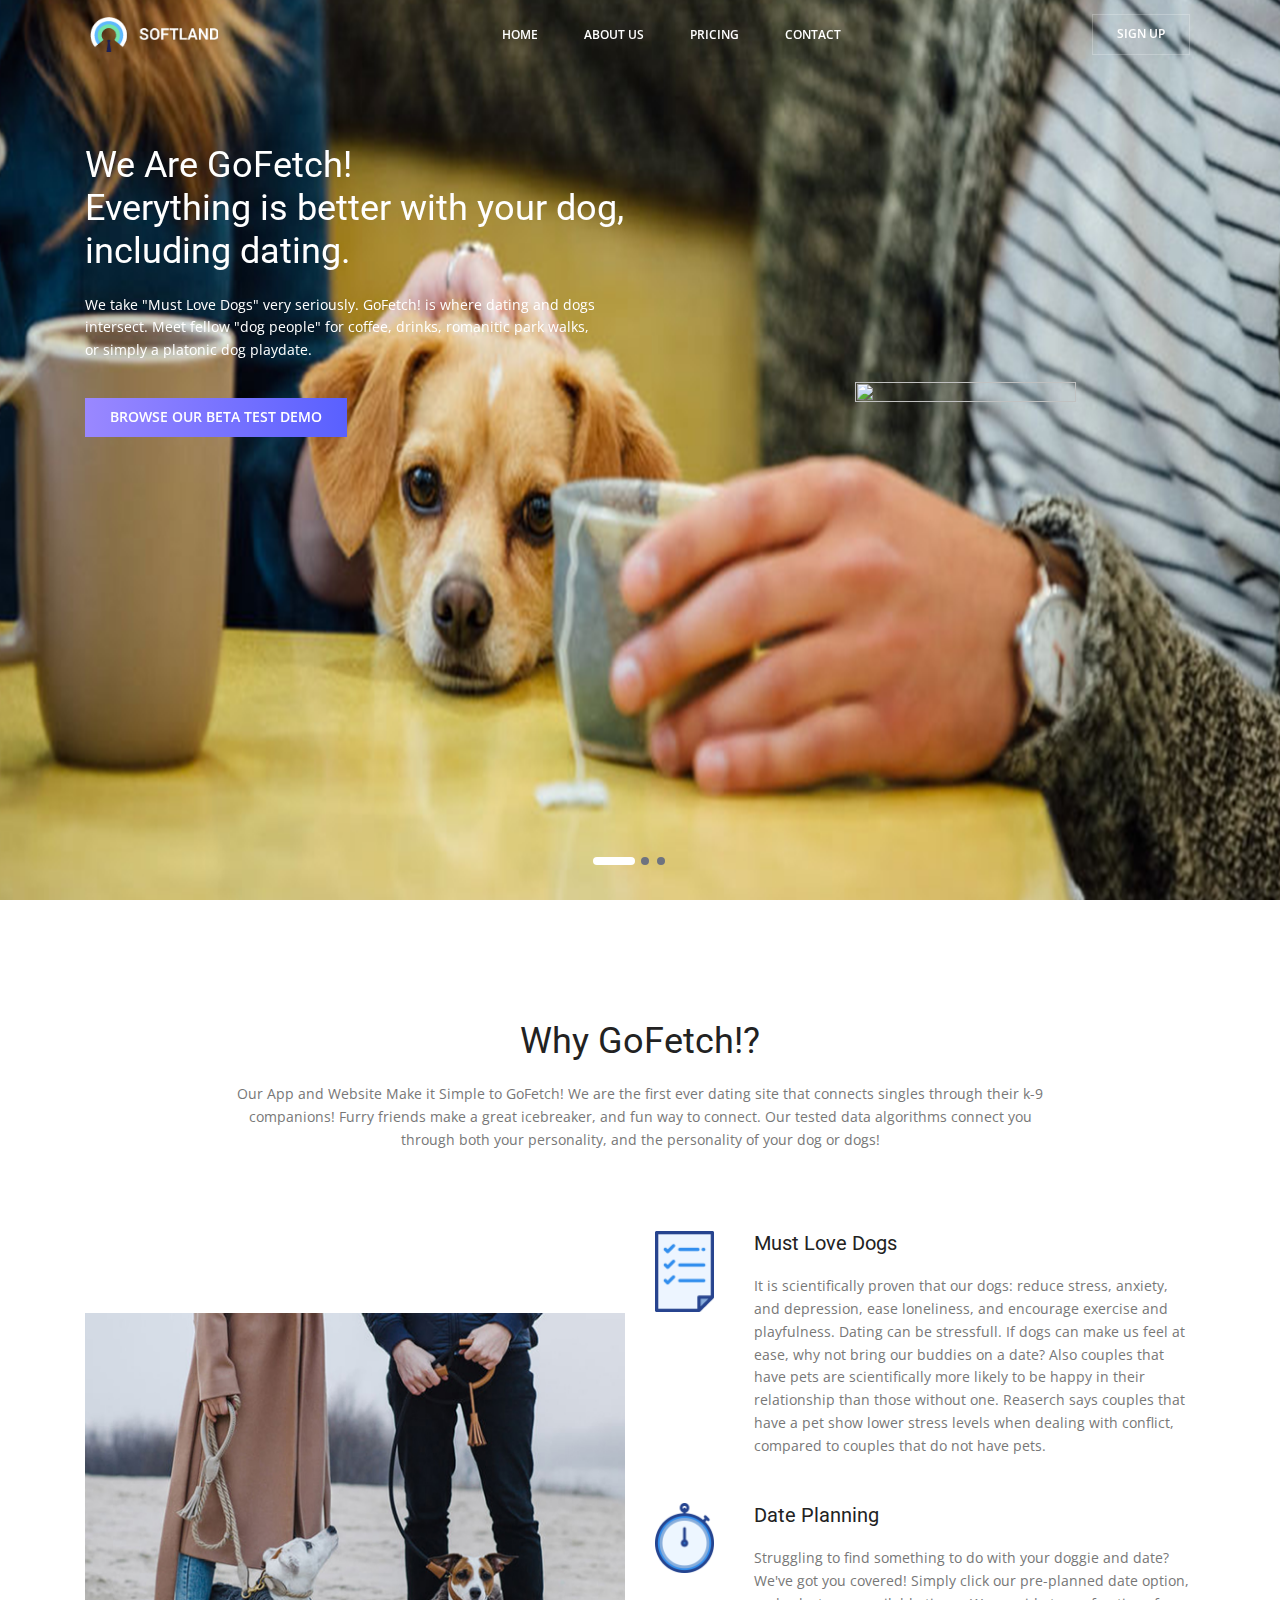
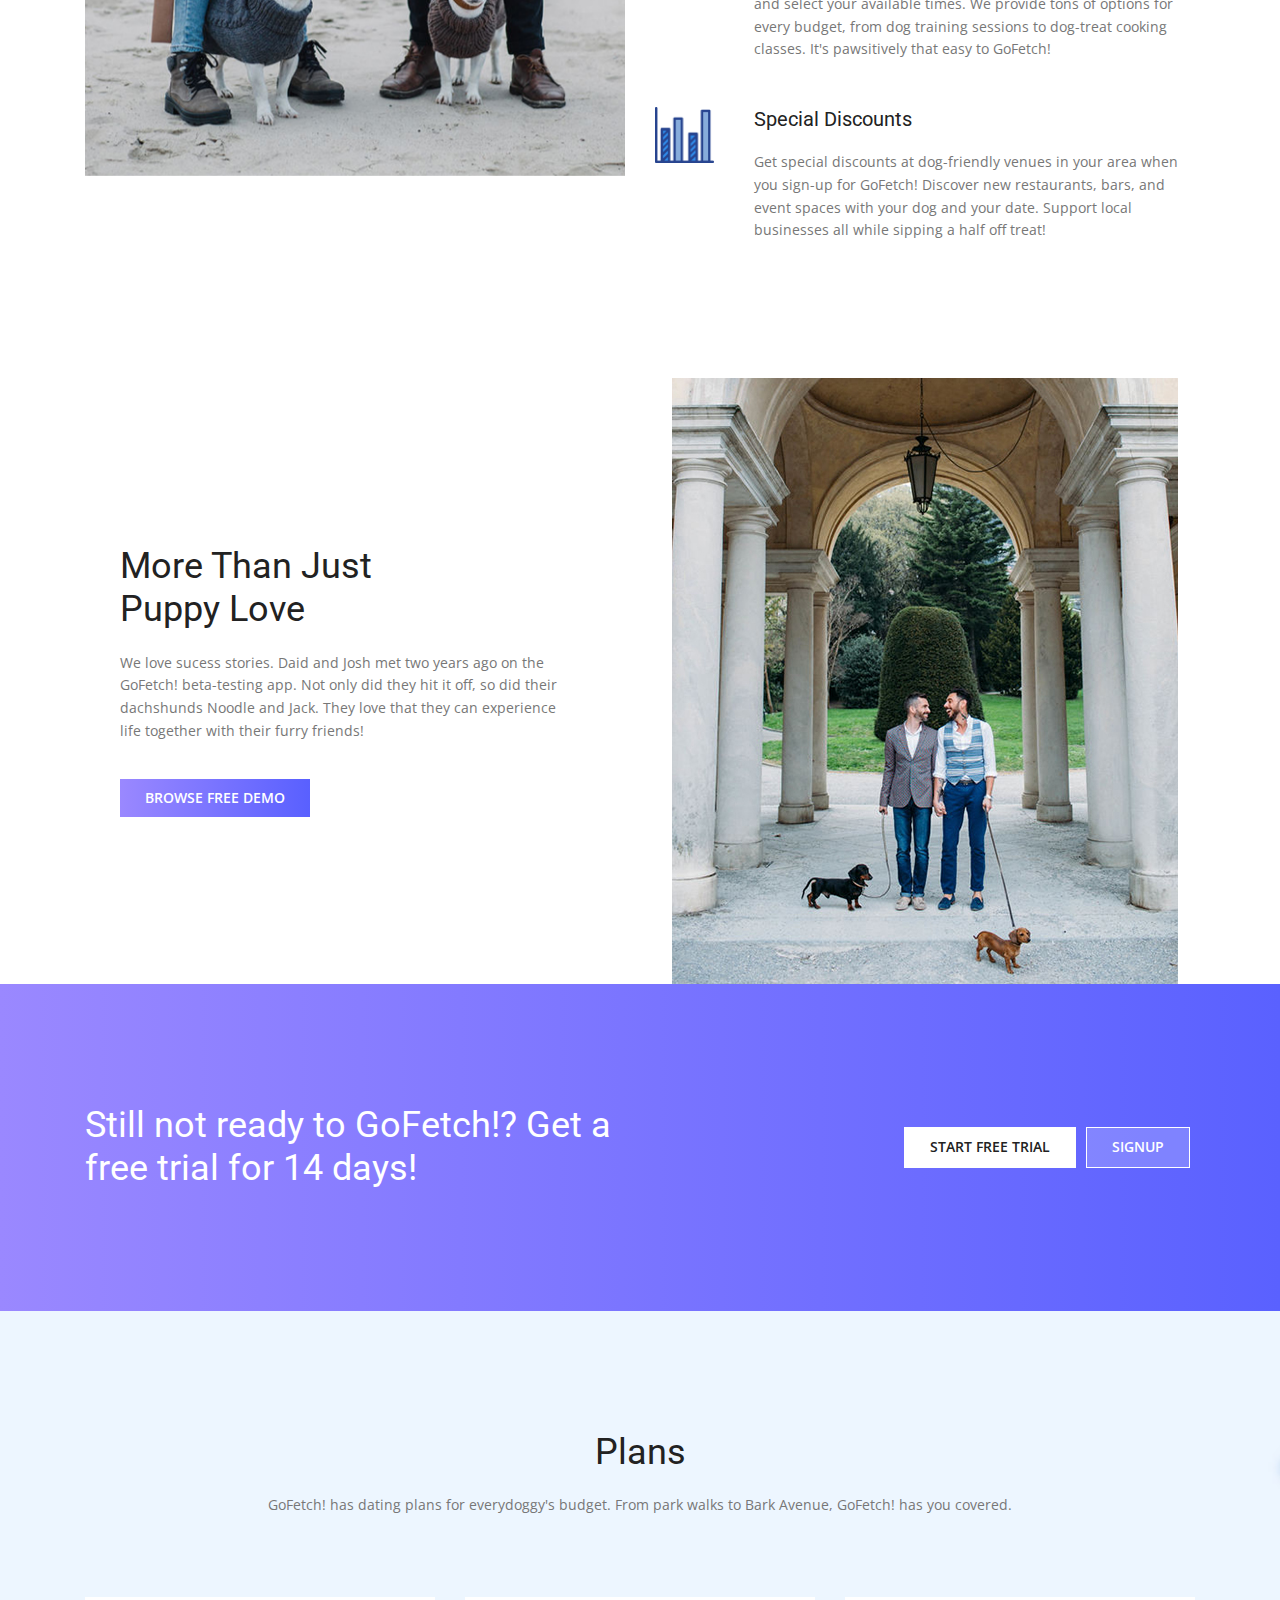
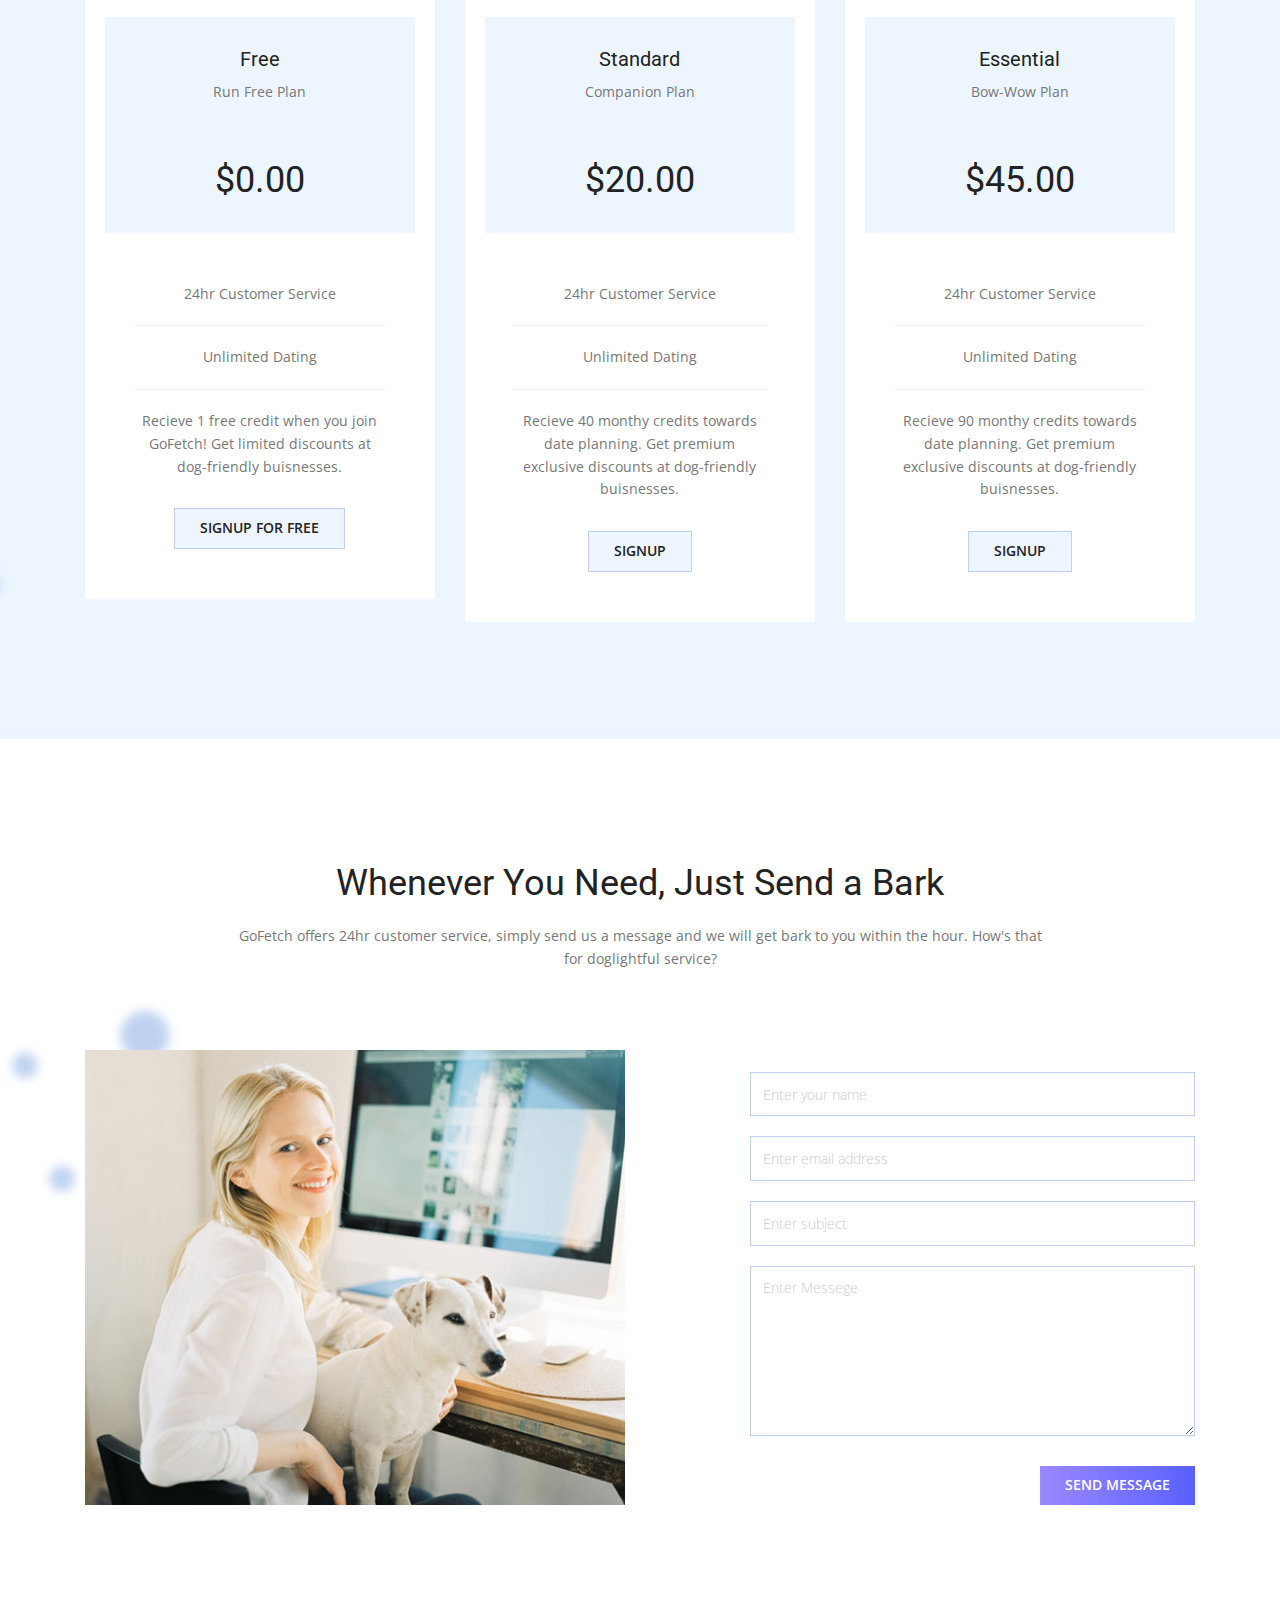
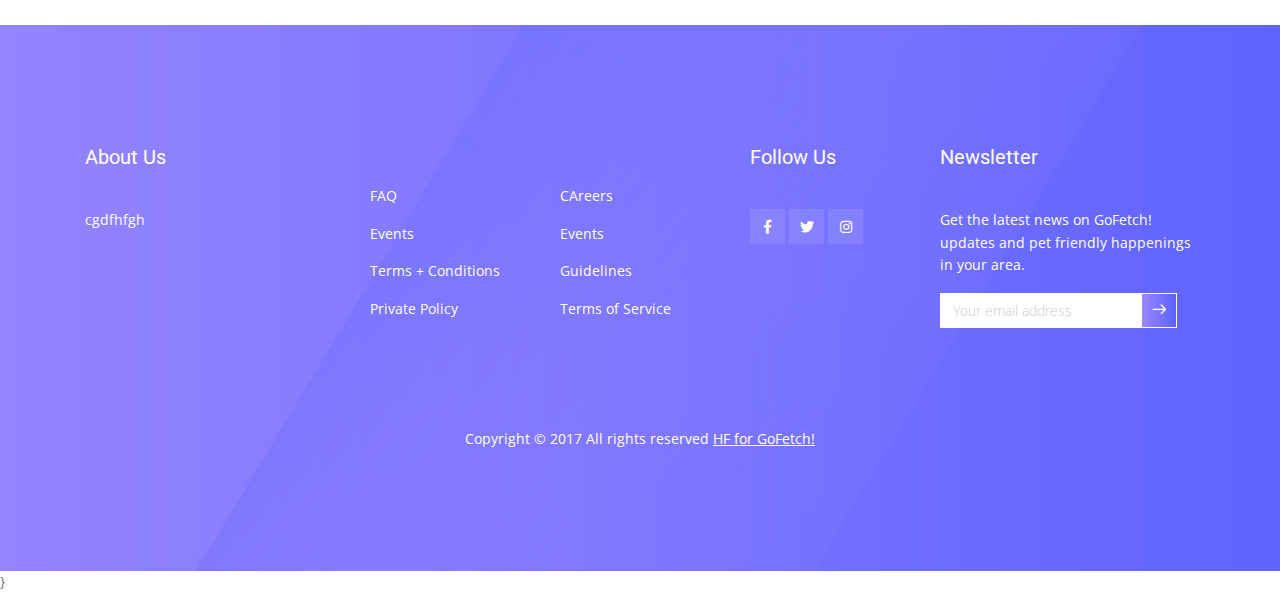
==== commit ae8ccc2e: "sundayphotos" ====
--- a/Softland-html/Landing/index.html
+++ b/Softland-html/Landing/index.html
@@ -188,7 +188,7 @@
             <div class="row align-items-center">
                 <div class="col-lg-6">
                     <div class="active-feature-carusel">
-                        <img class="img-fluid" src="img/carusel/c4.png" alt="">
+                        <img class="img-fluid" src="img/carusel/thepoints.jpg" alt="">
                         <img class="img-fluid" src="img/carusel/c5.png" alt="">
                     </div>
                 </div>
@@ -318,7 +318,7 @@
                     <a href="#" class="genric-btn2">Browse free demo</a>
                 </div>
                 <div class="col-lg-6 text-center">
-                    <img class="img-fluid" src="img/about-img.png" alt="">
+                    <img class="img-fluid" src="img/story.jpg" alt="">
                 </div>
             </div>
         </div>
@@ -620,7 +620,7 @@
             </div>
             <div class="row justify-content-between align-items-end">
                 <div class="col-lg-6 col-md-6 contact-left">
-                    <img class="img-fluid" src="img/contact/contact-img.png" alt="">
+                    <img class="img-fluid" src="img/contact/sendmessage.jpg" alt="">
                 </div>
                 <div class="col-lg-5 col-md-6 contact-right">
                     <form class="form-area contact-form text-right" id="myForm" action="mail.php" method="post">
@@ -652,8 +652,7 @@
                     <div class="single-footer-widget">
                         <h4>About Us</h4>
                         <p>
-                            About 64% of all on-line teens say that do things online that they wouldn’t want their parents to know about. 11% of all
-                            adult internet user visit websites.
+                        cgdfhfgh
                         </p>
                     </div>
                 </div>
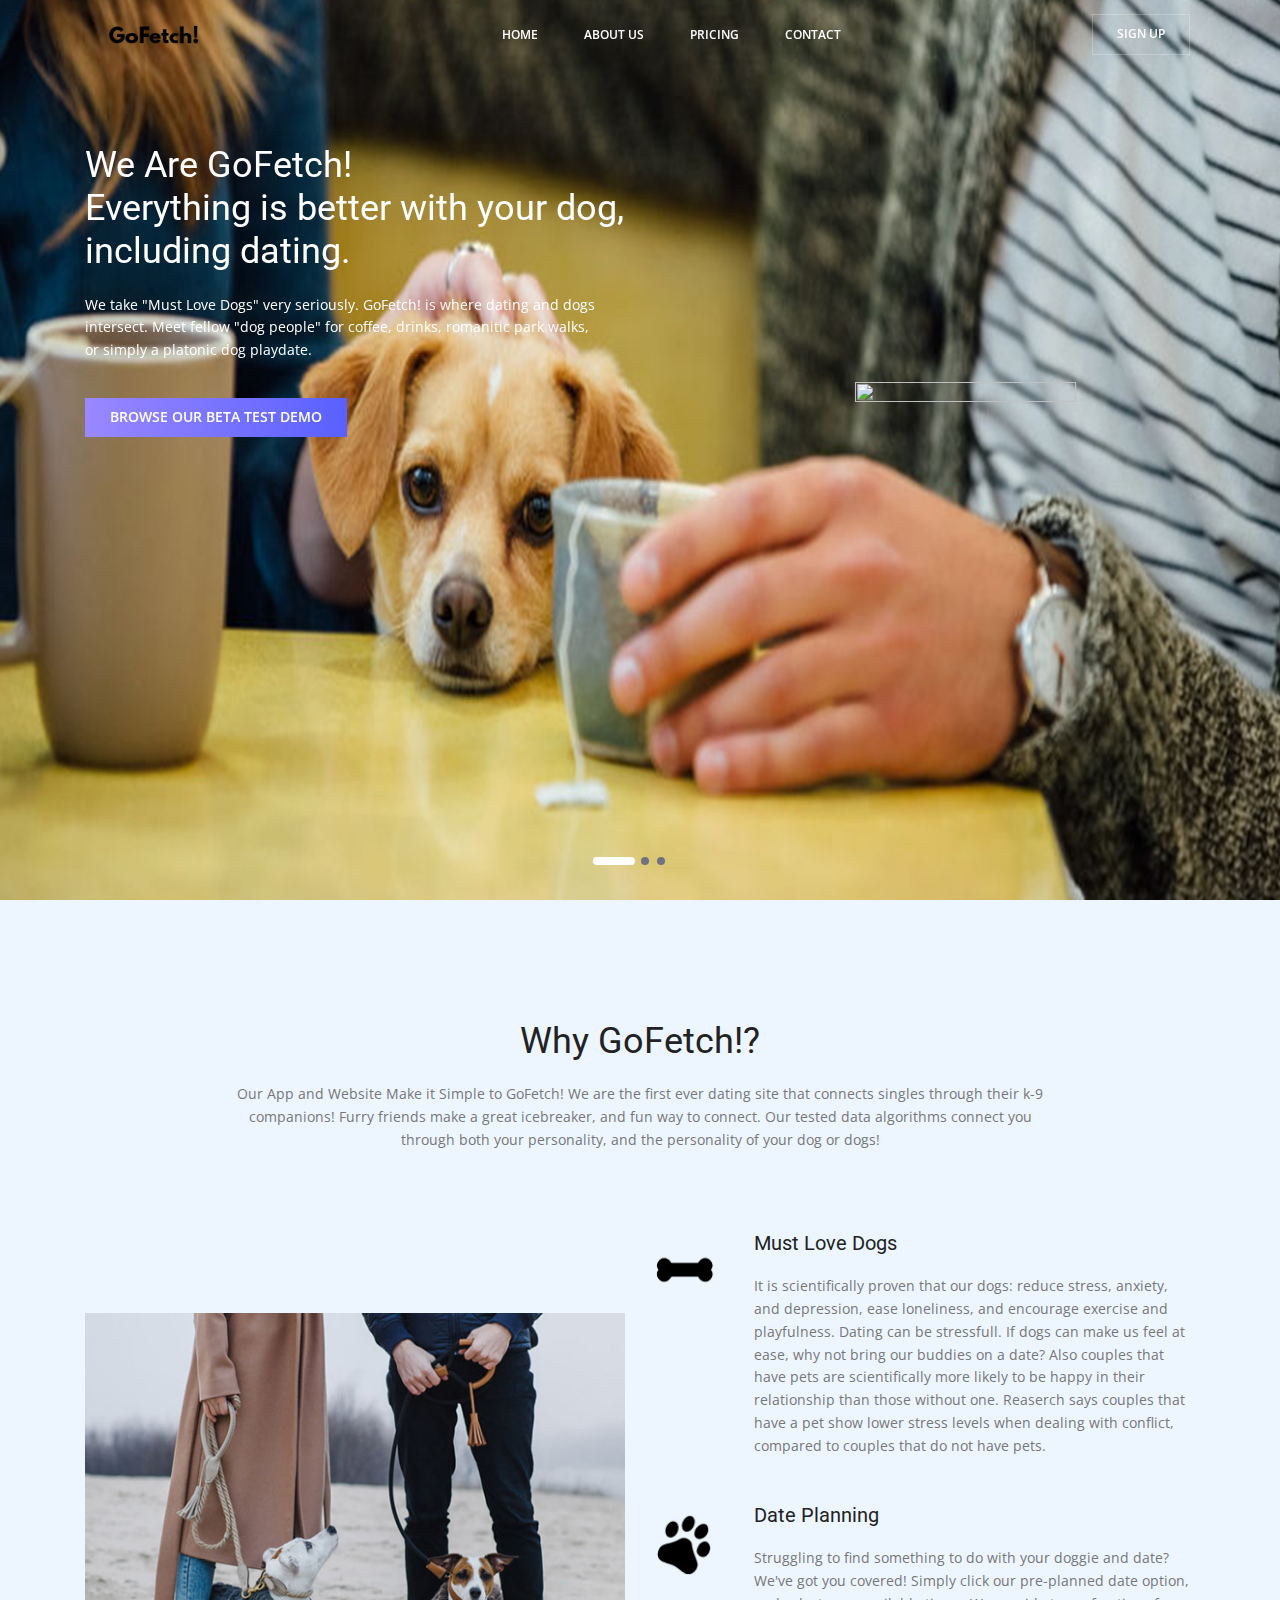
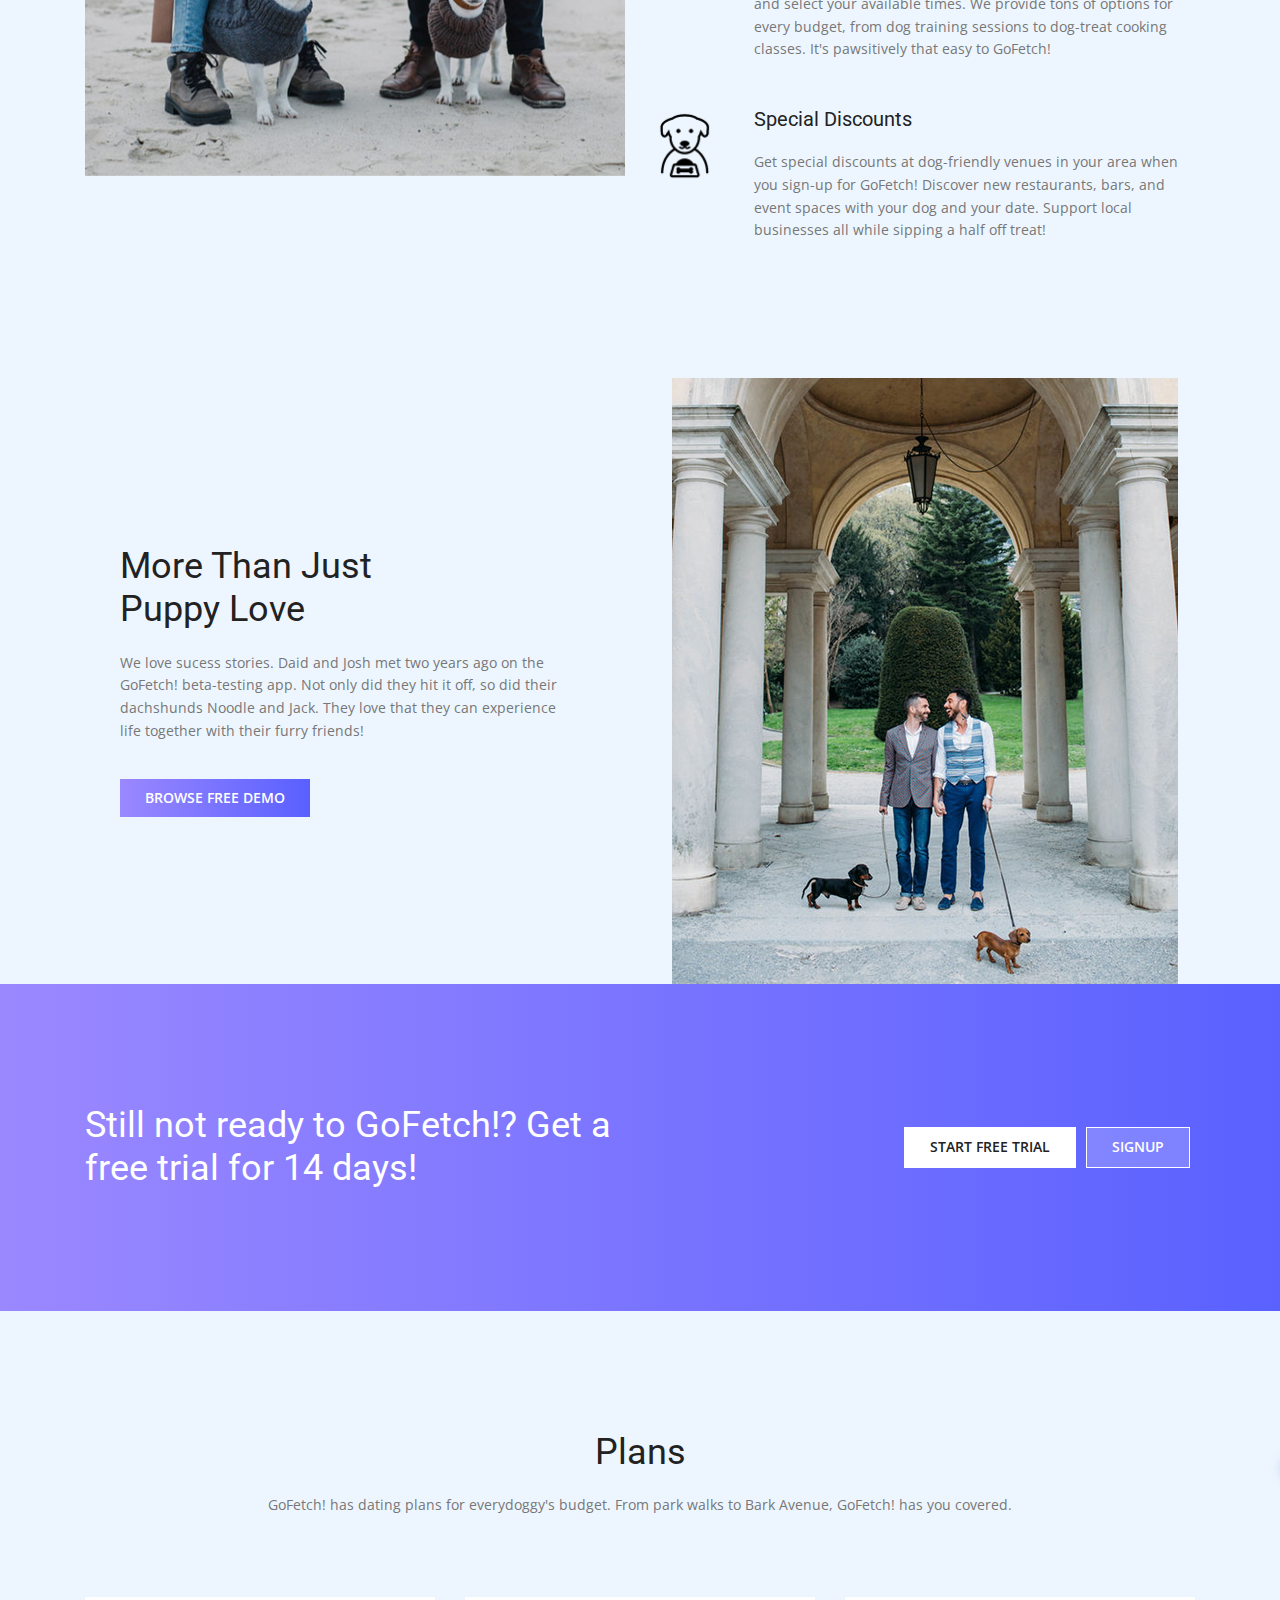
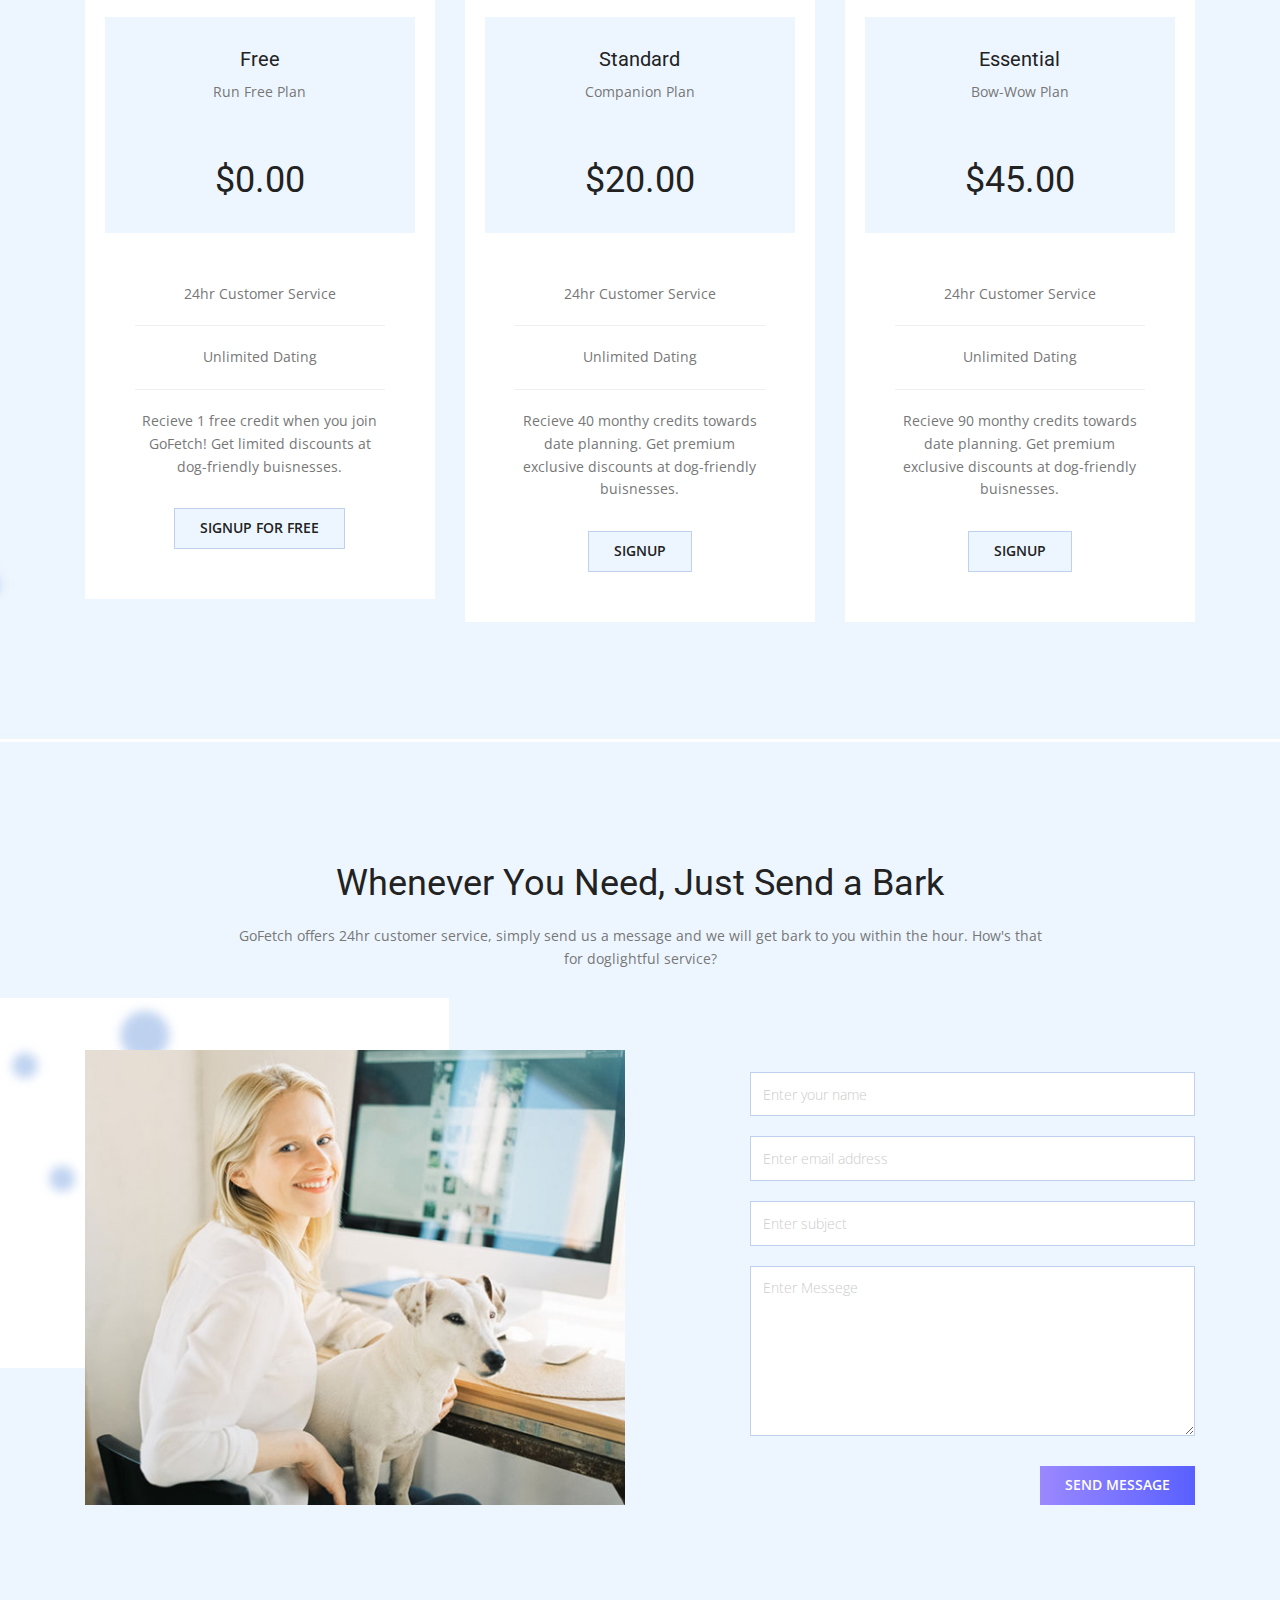
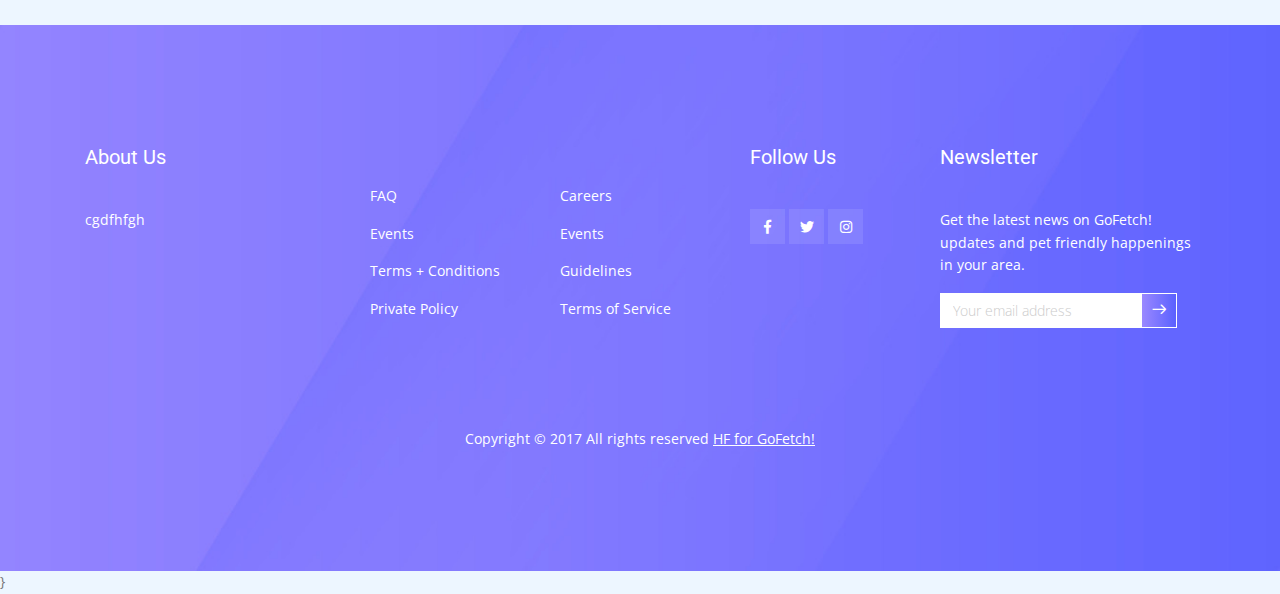
==== commit 45b089e4: "iconscommit" ====
--- a/Softland-html/Landing/index.html
+++ b/Softland-html/Landing/index.html
@@ -39,10 +39,10 @@
             <div class="row align-items-center justify-content-between">
                 <div id="logo">
                     <a href="index.html">
-                        <img class="logo-1" src="img/logo4.png" alt="" title="" />
+                        <img class="logo-1" src="img/gofetch.png" alt="" title="" />
                     </a>
                     <a href="index.html">
-                        <img class="logo-2" src="img/logo.png" alt="" title="" />
+                        <img class="logo-2" src="img/gofetch.png" alt="" title="" />
                     </a>
                 </div>
                 <div class="nav-wrap d-flex flex-row align-items-center">
@@ -113,66 +113,6 @@
             </div>
         </div>
     </section>
-    <!-- End hero-section -->
-
-    <!-- Start brands section -->
-    <!-- <section class="brands-section pb-120 pt-70"> -->
-        <!-- <div class="container">
-            <div class="row justify-content-center brand-wrap">
-                <div class="col-md-2 col-3 mt-50 text-center">
-                    <a href="#">
-                        <img class="img-fluid" src="img/brands/b1.png" alt=""> -->
-                    <!-- </a>
-                </div>
-                <div class="col-md-2 col-3 mt-50 item text-center">
-                    <a href="#">
-                        <img class="img-fluid" src="img/brands/l2.png" alt="">
-                    </a>
-                </div>
-                <div class="col-md-2 col-3 mt-50 text-center">
-                    <a href="#">
-                        <img class="img-fluid" src="img/brands/l3.png" alt="">
-                    </a>
-                </div>
-                <div class="col-md-2 col-3 mt-50 text-center">
-                    <a href="#">
-                        <img class="img-fluid" src="img/brands/l4.png" alt="">
-                    </a>
-                </div>
-                <div class="col-md-2 col-3 mt-50 text-center">
-                    <a href="#">
-                        <img class="img-fluid" src="img/brands/l5.png" alt="">
-                    </a>
-                </div>
-                <div class="col-md-2 col-3 mt-50 text-center">
-                    <a href="#">
-                        <img class="img-fluid" src="img/brands/l6.png" alt="">
-                    </a>
-                </div>
-                <div class="col-md-2 col-3 mt-50 text-center">
-                    <a href="#">
-                        <img class="img-fluid" src="img/brands/l7.png" alt="">
-                    </a>
-                </div>
-                <div class="col-md-2 col-3 mt-50 text-center">
-                    <a href="#">
-                        <img class="img-fluid" src="img/brands/l8.png" alt="">
-                    </a>
-                </div>
-                <div class="col-md-2 col-3 mt-50 text-center">
-                    <a href="#">
-                        <img class="img-fluid" src="img/brands/l9.png" alt="">
-                    </a>
-                </div>
-                <div class="col-md-2 col-3 mt-50 text-center">
-                    <a href="#">
-                        <img class="img-fluid" src="img/brands/l10.png" alt="">
-                    </a>
-                </div>
-            </div>
-        </div>
-    </section> -->
-    <!-- End brands section -->
 
     <!-- Start unique-feature Area -->
     <section class="unique-feature-area section-gap" id="features">
@@ -189,13 +129,13 @@
                 <div class="col-lg-6">
                     <div class="active-feature-carusel">
                         <img class="img-fluid" src="img/carusel/thepoints.jpg" alt="">
-                        <img class="img-fluid" src="img/carusel/c5.png" alt="">
+                        <img class="img-fluid" src="img/carusel/girlanddog.png" alt="">
                     </div>
                 </div>
                 <div class="col-lg-6">
                     <div class="feature-list d-flex flex-row">
                         <div class="icon">
-                            <img class="img-fluid" src="img/feature/f4.png" alt="">
+                            <img class="img-fluid" src="img/feature/boneicon.png" alt="">
                         </div>
                         <div class="desc ml-40">
                             <a href="#">
@@ -208,7 +148,7 @@
                     </div>
                     <div class="feature-list d-flex flex-row">
                         <div class="icon">
-                            <img class="img-fluid" src="img/feature/f6.png" alt="">
+                            <img class="img-fluid" src="img/feature/pawicon.png" alt="">
                         </div>
                         <div class="desc ml-40">
                             <a href="#">
@@ -221,7 +161,7 @@
                     </div>
                     <div class="feature-list d-flex flex-row">
                         <div class="icon">
-                            <img class="img-fluid" src="img/feature/f7.png" alt="">
+                            <img class="img-fluid" src="img/feature/dogicon.png" alt="">
                         </div>
                         <div class="desc ml-40">
                             <a href="#">
@@ -238,70 +178,6 @@
     </section>
     <!-- End unique-feature Area -->
 
-    <!-- Start execution-secation -->
-    <!-- <section class="execution-secation section-gap aquablue-bg">
-        <div class="container">
-            <div class="row justify-content-center section-title-wrap">
-                <div class="col-lg-12">
-                    <h1>More Than Just Puppy Love</h1>
-                    <p>
-                        We love sucess stories.  Daid and Josh met two years ago on the GoFetch! beta-testing app.  Not only did they hit it off, so did their dachshunds Noodle and Botox.  They love that they can experience life together with their furry friends!
-                    </p>
-                </div>
-            </div>
-            <div class="row justify-content-center pb-80">
-                <div class="col-lg-8">
-                    <div class="active-execution-carusel">
-                        <img class="img-fluid" src="img/carusel/c1.png" alt="">
-                        <img class="img-fluid" src="img/carusel/c2.png" alt="">
-                        <img class="img-fluid" src="img/carusel/c3.png" alt="">
-                    </div>
-                </div>
-            </div>
-            <div class="row ex-porcess-wrap">
-                <div class="col-lg-4">
-                    <div class="single-ex-process d-flex flex-row">
-                        <div class="icon">
-                            <img src="img/stat/s5.png" alt="">
-                        </div>
-                        <div class="desc ml-20">
-                            <h4>Multitasking skills</h4>
-                            <p class="mt-20 mb-0">
-                                If you find yourself doing the same routine day after day, remembering what you did the day before.
-                            </p>
-                        </div>
-                    </div>
-                </div>
-                <div class="col-lg-4">
-                    <div class="single-ex-process d-flex flex-row">
-                        <div class="icon">
-                            <img src="img/stat/s3.png" alt="">
-                        </div>
-                        <div class="desc ml-20">
-                            <h4>Payment issues</h4>
-                            <p class="mt-20 mb-0">
-                                I am upset. At this moment, as I sit here typing this up, I am truly upset. Something happened.
-                            </p>
-                        </div>
-                    </div>
-                </div>
-                <div class="col-lg-4">
-                    <div class="single-ex-process d-flex flex-row">
-                        <div class="icon">
-                            <img src="img/stat/s2.png" alt="">
-                        </div>
-                        <div class="desc ml-20">
-                            <h4>Analytics method</h4>
-                            <p class="mt-20 mb-0">
-                                Notes are very powerful. They express your thanks, encouragement, sympathy, apology, congratulations, feelings.
-                            </p>
-                        </div>
-                    </div>
-                </div>
-            </div>
-        </div>
-    </section> -->
-    <!-- End execution-secation -->
 
     <!-- Start about section -->
     <!-- <section class="about-section section-gap"> -->
@@ -343,72 +219,6 @@
     </section>
     <!-- End cta-section -->
 
-    <!-- Start important-points section -->
-    <!-- <section class="important-points-section section-gap">
-        <div class="container">
-            <div class="row justify-content-center section-title-wrap">
-                <div class="col-lg-12">
-                    <h1>Some Important Points to be noted</h1>
-                    <p>
-                        The first is a non technical method which requires the use of adware removal software. Download free adware and spyware removal
-                        software and use advanced tools getting infected.
-                    </p>
-                </div>
-            </div>
-            <div class="row">
-                <div class="col-lg-3 col-md-6 single-points aquablue-bg">
-                    <img src="img/points/i1.png" alt="">
-                    <h4>
-                        Search
-                        <br> Management
-                        <br> System
-                    </h4>
-                    <p>
-                        Staying calm, composed and maintaining strong self esteem in today’s tough environment can be difficult but is not impossible
-                        if you follow a few simple guidelines.
-                    </p>
-                </div>
-                <div class="col-lg-3 col-md-6 single-points aquablue-bg">
-                    <img src="img/points/i2.png" alt="">
-                    <h4>
-                        Data
-                        <br> Synchronization
-                        <br> Options
-                    </h4>
-                    <p>
-                        We all live in an age that belongs to the young at heart. Life that is becoming extremely fast, day to day, also asks us
-                        to remain physically young. Young at heart.
-                    </p>
-                </div>
-                <div class="col-lg-3 col-md-6 single-points aquablue-bg">
-                    <img src="img/points/i3.png" alt="">
-                    <h4>
-                        Team
-                        <br> Management
-                        <br> Facilities
-                    </h4>
-                    <p>
-                        Increasing prosperity in our lives can be accomplished by having the right frame of mind. The truth is, our thoughts are
-                        very powerful. They are capable of influencing.
-                    </p>
-                </div>
-                <div class="col-lg-3 col-md-6 single-points aquablue-bg">
-                    <img src="img/points/i4.png" alt="">
-                    <h4>
-                        Schedule
-                        <br> Adjustment
-                        <br> System
-                    </h4>
-                    <p>
-                        Have you ever had a problem with a burned light? Thanks to the effort of Thomas Edison we no longer need to invent a light
-                        bulb. We just go to the store.
-                    </p>
-                </div>
-            </div>
-        </div>
-    </section> -->
-    <!-- End important-points section -->
-
     <!-- Start price section -->
     <section class="price-section section-gap" id="pricing">
         <div class="container">
@@ -485,125 +295,7 @@
         </div>
     </section>
     <!-- End price section -->
-    <!-- Start client-review section -->
-    <!-- <section class="client-review-section section-gap">
-        <div class="container">
-            <div class="active-review-carusel2">
-                <div class="single-review-2 row align-items-center justify-content-start">
-                    <div class="desc col-lg-12">
-                        <img class="img-fluid review-bg" src="img/review/BG.png" alt="">
-                        <img class="img-fluid review-bg2" src="img/review/user.png" alt="">
-                        <div class="content">
-                            <p class="mb-30 font-italic">
-                                “Who are in extremely love with eco friendly system. Lorem ipsum dolor sit amet, consectetur adipisicing elit, sed do eiusmod
-                                tempor incididunt ut labore et dolore magna aliqua."
-                            </p>
-                            <h4>Travor James</h4>
-                            <p>Head of Marketing, Apple Inc.</p>
-                        </div>
-                    </div>
-                </div>
-                <div class="single-review-2 row align-items-center justify-content-start">
-                    <div class="desc col-lg-12">
-                        <img class="img-fluid review-bg" src="img/review/BG.png" alt="">
-                        <img class="img-fluid review-bg2" src="img/review/user.png" alt="">
-                        <div class="content">
-                            <p class="mb-30 font-italic">
-                                “Who are in extremely love with eco friendly system. Lorem ipsum dolor sit amet, consectetur adipisicing elit, sed do eiusmod
-                                tempor incididunt ut labore et dolore magna aliqua."
-                            </p>
-                            <h4>Travor James</h4>
-                            <p>Head of Marketing, Apple Inc.</p>
-                        </div>
-                    </div>
-                </div>
-                <div class="single-review-2 row align-items-center justify-content-start">
-                    <div class="desc col-lg-12">
-                        <img class="img-fluid review-bg" src="img/review/BG.png" alt="">
-                        <img class="img-fluid review-bg2" src="img/review/user.png" alt="">
-                        <div class="content">
-                            <p class="mb-30 font-italic">
-                                “Who are in extremely love with eco friendly system. Lorem ipsum dolor sit amet, consectetur adipisicing elit, sed do eiusmod
-                                tempor incididunt ut labore et dolore magna aliqua."
-                            </p>
-                            <h4>Travor James</h4>
-                            <p>Head of Marketing, Apple Inc.</p>
-                        </div>
-                    </div>
-                </div>
-            </div>
-        </div>
-    </section> -->
-    <!-- End client-review section -->
-
-
-    <!-- Start latest-blog section -->
-    <!-- <section class="latest-blog-section section-gap aquablue-bg" id="blog">
-        <div class="container">
-            <div class="row justify-content-center section-title-wrap">
-                <div class="col-lg-12">
-                    <h1>Latest Posts from our Blog</h1>
-                    <p>
-                        The first is a non technical method which requires the use of adware removal software. Download free adware and spyware removal
-                        software and use advanced tools getting infected.
-                    </p>
-                </div>
-            </div>
-            <div class="row">
-                <div class="col-lg-4">
-                    <div class="single-card card">
-                        <img class="card-top-img" src="img/blog/b1.jpg" alt="Card image cap">
-                        <div class="card-body">
-                            <p class="card-subtitle mb-3">10 April, 2018</p>
-                            <a href="#">
-                                <h4 class="card-title mb-4">Motivation And Your Personal Vision An Force</h4>
-                            </a>
-                            <a href="#" class="card-link">
-                                <i class="fas fa-eye"></i>4.5k Views</a>
-                            <a href="#" class="card-link">
-                                <i class="fas fa-comment-dots"></i>07</a>
-                            <a href="#" class="card-link">
-                                <i class="fas fa-share"></i>362</a>
-                        </div>
-                    </div>
-                </div>
-                <div class="col-lg-4">
-                    <div class="single-card card">
-                        <img class="card-top-img" src="img/blog/b2.jpg" alt="Card image cap">
-                        <div class="card-body">
-                            <p class="card-subtitle mb-3">10 April, 2018</p>
-                            <a href="#">
-                                <h4 class="card-title mb-4">Benjamin Franklin S Method Of Habit Formation</h4>
-                            </a>
-                            <a href="#" class="card-link">
-                                <i class="fas fa-eye"></i>4.5k Views</a>
-                            <a href="#" class="card-link">
-                                <i class="fas fa-comment-dots"></i>07</a>
-                            <a href="#" class="card-link">
-                                <i class="fas fa-share"></i>362</a>
-                        </div>
-                    </div>
-                </div>
-                <div class="col-lg-4">
-                    <div class="single-card card">
-                        <img class="card-top-img" src="img/blog/b3.jpg" alt="Card image cap">
-                        <div class="card-body">
-                            <p class="card-subtitle mb-3">10 April, 2018</p>
-                            <a href="#">
-                                <h4 class="card-title mb-4">How To Set Intentions That Energize You</h4>
-                            </a>
-                            <a href="#" class="card-link">
-                                <i class="fas fa-eye"></i>4.5k Views</a>
-                            <a href="#" class="card-link">
-                                <i class="fas fa-comment-dots"></i>07</a>
-                            <a href="#" class="card-link">
-                                <i class="fas fa-share"></i>362</a>
-                        </div>
-                    </div>
-                </div>
-            </div>
-        </div>
-    </section> -->
+    
     <!-- End latest-blog section -->
 
 
@@ -680,7 +372,7 @@
                         <h4></h4>
                         <ul class="menu-list">
                             <li>
-                                <a href="#">CAreers</a>
+                                <a href="#">Careers</a>
                             </li>
                             <li>
                                 <a href="#">Events</a>
--- a/Softland-html/Landing/css/main.css
+++ b/Softland-html/Landing/css/main.css
@@ -63,6 +63,10 @@
 /* =================================== */
 /*  Basic Style
 /* =================================== */
+body {
+  background-color: #edf6ff;
+  color: black;
+}
 ::-moz-selection {
   /* Code for Firefox */
   background-color: #5fb9fd;
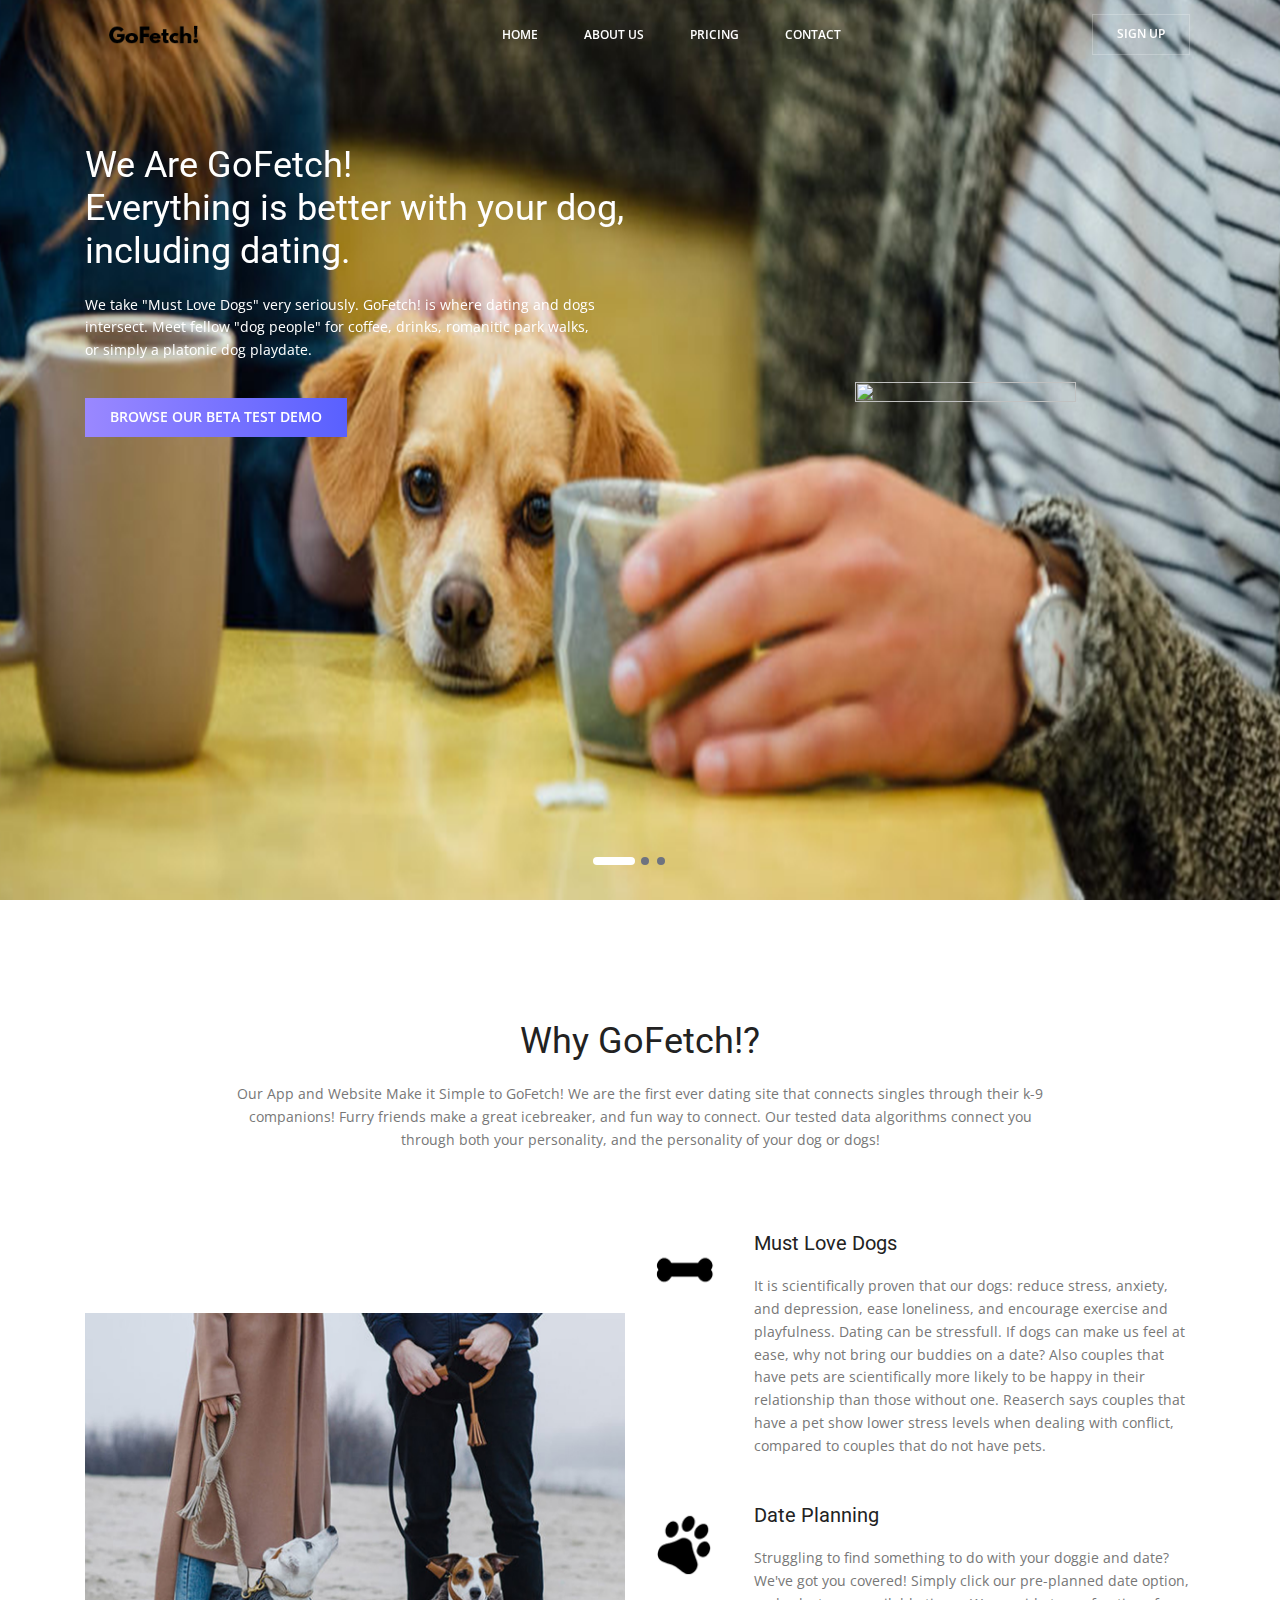
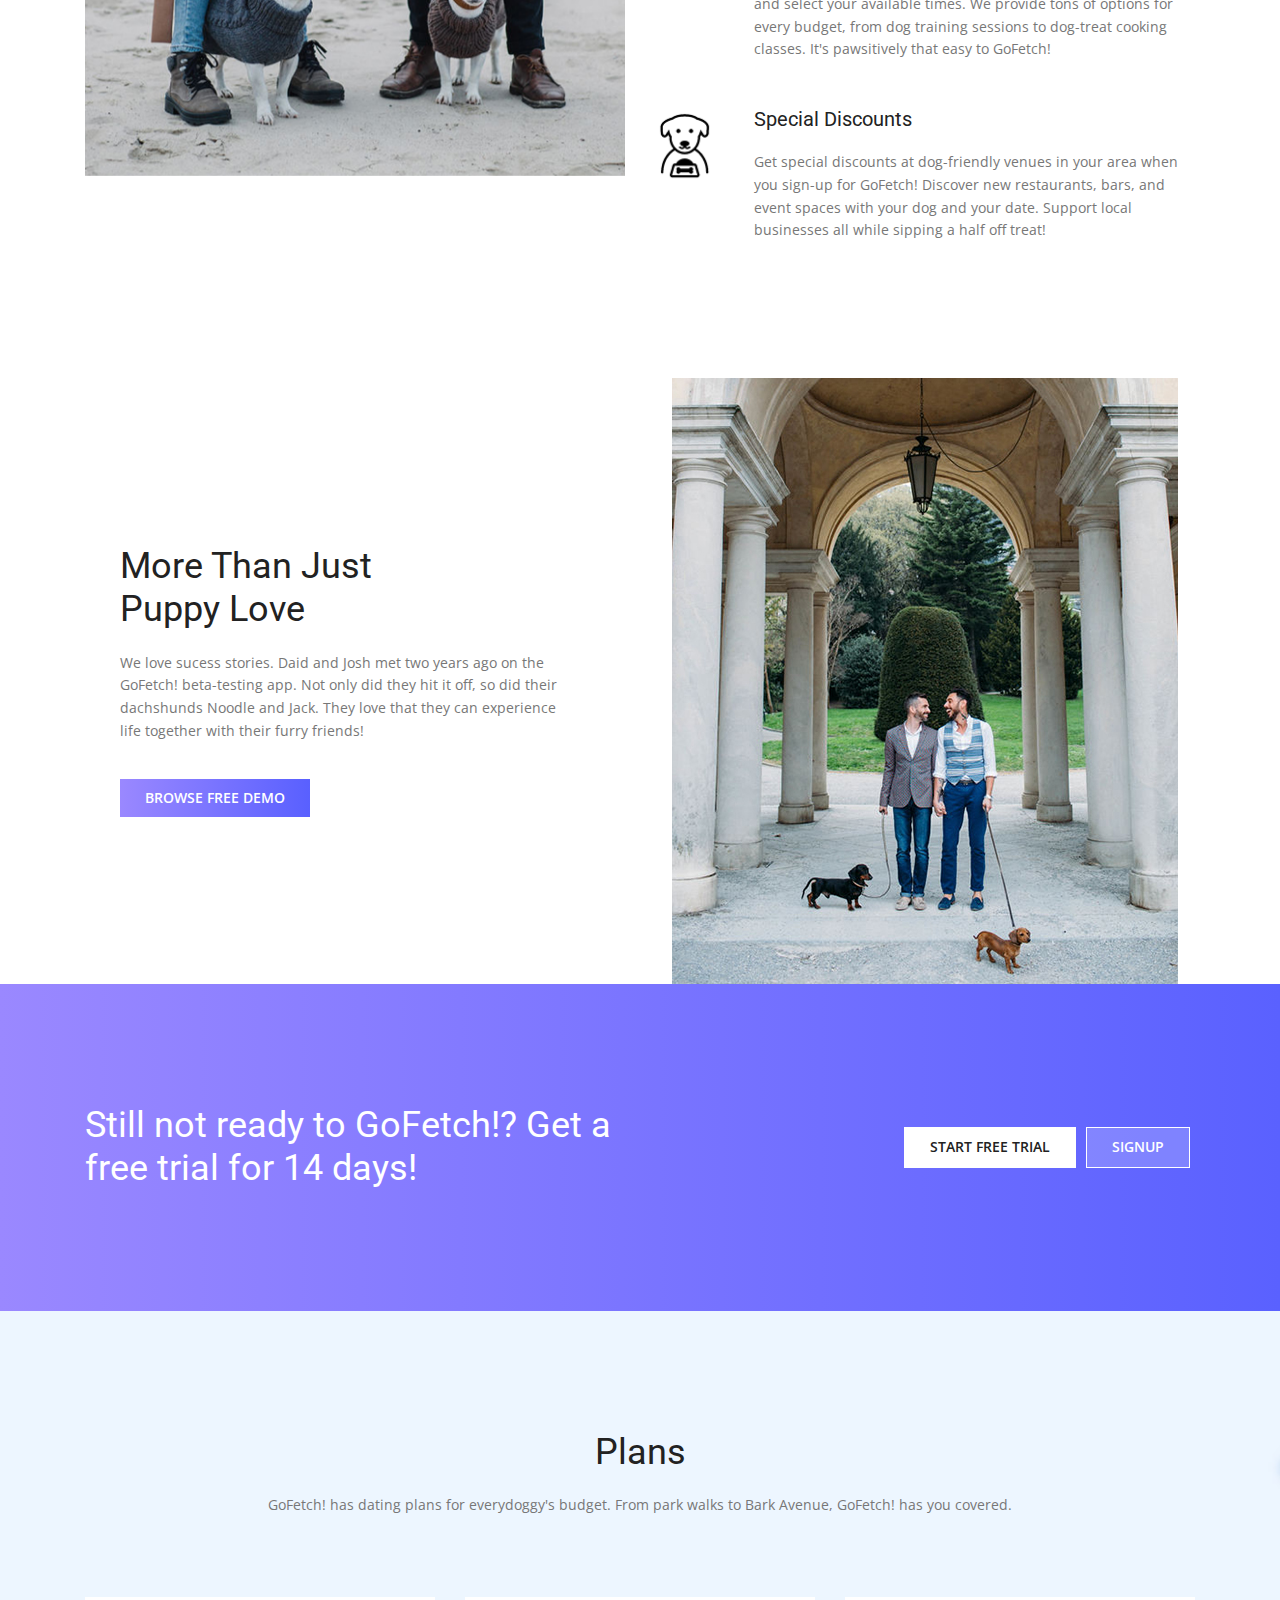
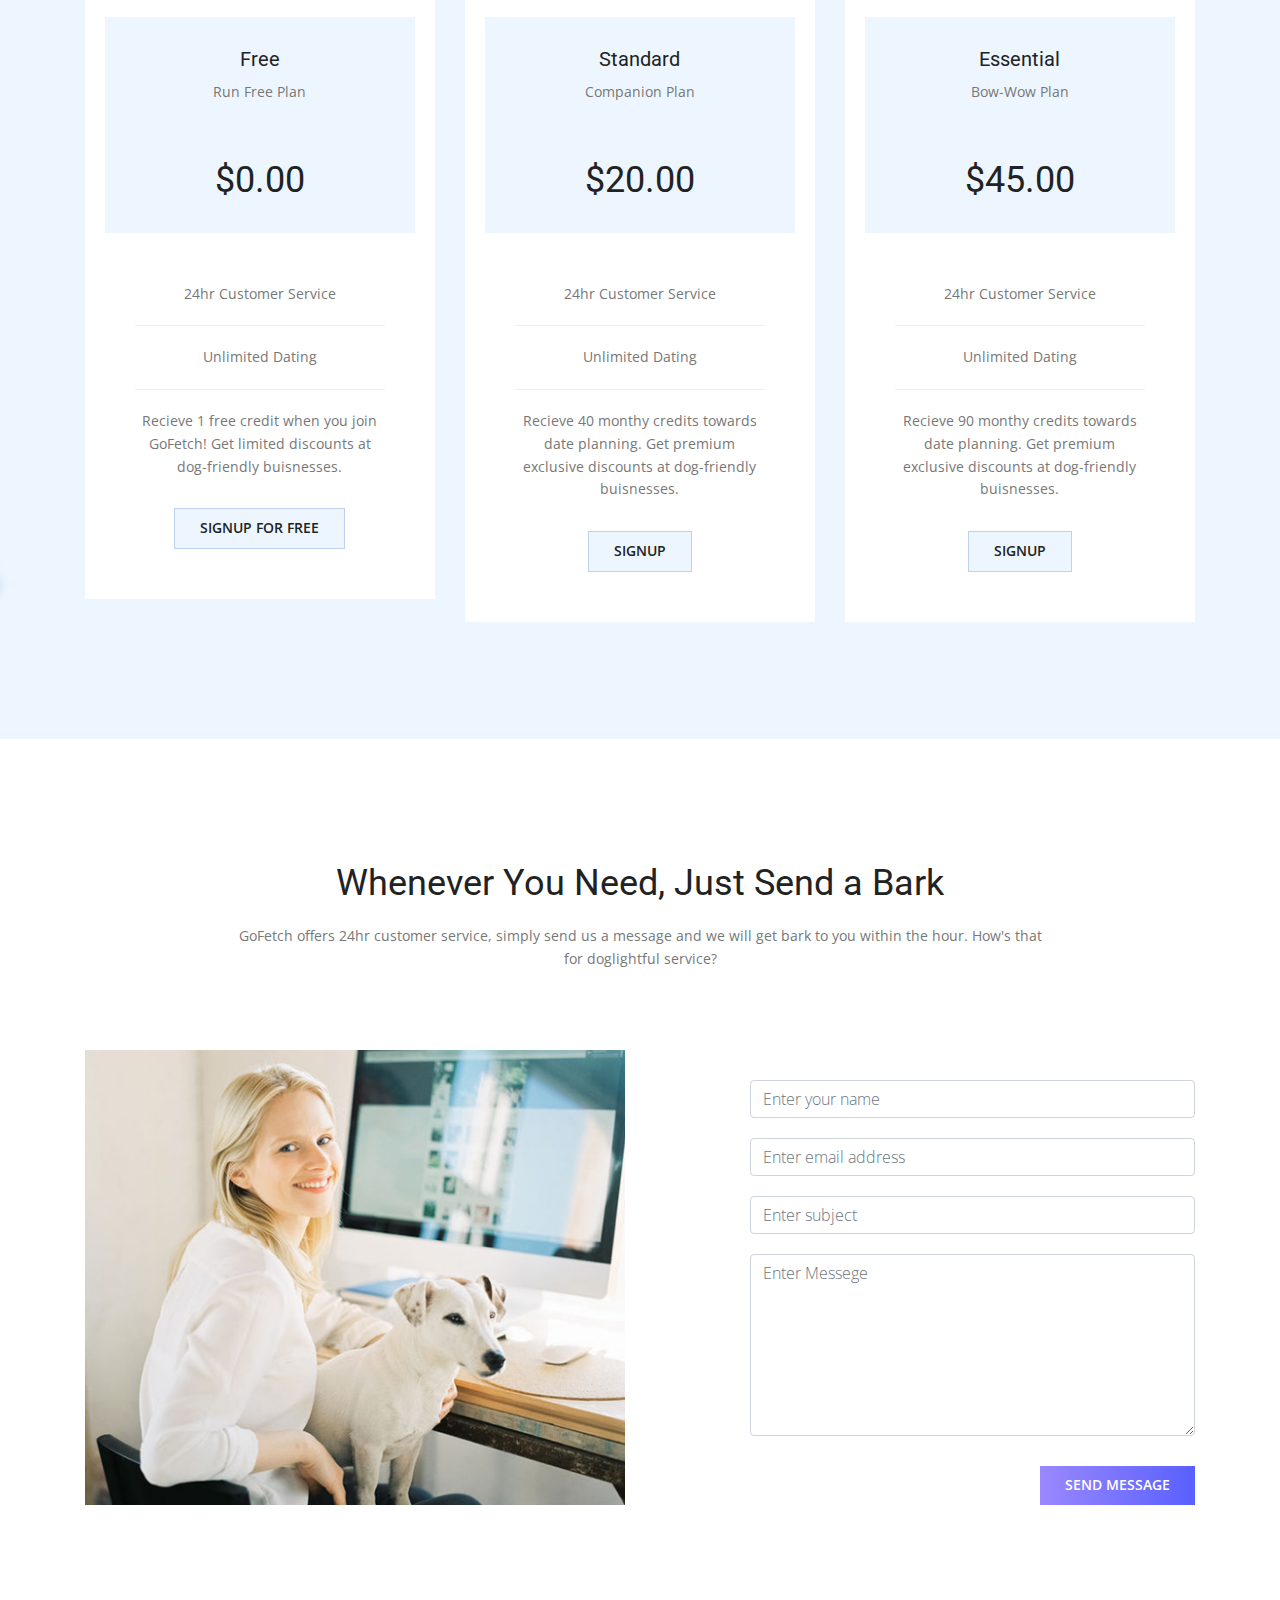
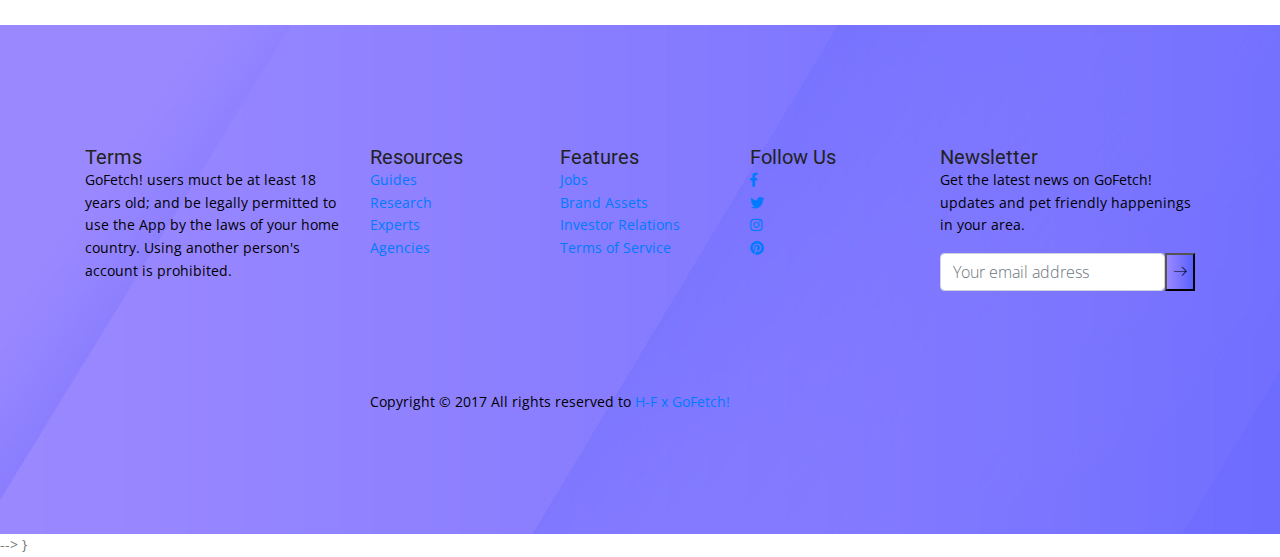
==== commit cf33e54b: "footercommit" ====
--- a/Softland-html/Landing/index.html
+++ b/Softland-html/Landing/index.html
@@ -295,7 +295,7 @@
         </div>
     </section>
     <!-- End price section -->
-    
+
     <!-- End latest-blog section -->
 
 
@@ -334,10 +334,116 @@
             </div>
         </div>
     </section>
+    <!-- start footer Area -->
+<footer class="footer-area section-gap">
+    <div class="container">
+        <div class="row">
+            <div class="col-lg-3 col-md-6">
+                <div class="single-footer-widget">
+                    <h4>Terms</h4>
+                    <p>
+                      GoFetch! users muct be at least 18 years old; and
+                      be legally permitted to use the App by the laws of your home country.  Using another person's account is prohibited.
+                    </p>
+                </div>
+            </div>
+            <div class="col-lg-2 col-md-6">
+                <div class="single-footer-widget">
+                    <h4>Resources</h4>
+                    <ul class="menu-list">
+                        <li>
+                            <a href="#">Guides</a>
+                        </li>
+                        <li>
+                            <a href="#">Research</a>
+                        </li>
+                        <li>
+                            <a href="#">Experts</a>
+                        </li>
+                        <li>
+                            <a href="#">Agencies</a>
+                        </li>
+                    </ul>
+                </div>
+            </div>
+            <div class="col-lg-2 col-md-6">
+                <div class="single-footer-widget">
+                    <h4>Features</h4>
+                    <ul class="menu-list">
+                        <li>
+                            <a href="#">Jobs</a>
+                        </li>
+                        <li>
+                            <a href="#">Brand Assets</a>
+                        </li>
+                        <li>
+                            <a href="#">Investor Relations</a>
+                        </li>
+                        <li>
+                            <a href="#">Terms of Service</a>
+                        </li>
+                    </ul>
+                </div>
+            </div>
+            <div class="col-lg-2 col-md-6">
+                <div class="single-footer-widget">
+                    <h4>Follow Us</h4>
+                    <ul class="social-icons">
+                        <li>
+                            <a href="#">
+                                <i class="fab fa-facebook-f"></i>
+                            </a>
+                        </li>
+                        <li>
+                            <a href="#">
+                                <i class="fab fa-twitter"></i>
+                            </a>
+                        </li>
+                        <li>
+                            <a href="#">
+                                <i class="fab fa-instagram"></i>
+                            </a>
+                        </li>
+                        <li>
+                            <a href="#">
+                                <i class="fab fa-pinterest"></i>
+                            </a>
+                        </li>
+                    </ul>
+                </div>
+            </div>
+            <div class="col-lg-3 col-md-6">
+                <div class="single-footer-widget">
+                    <h4>Newsletter</h4>
+                    <p>Get the latest news on GoFetch! updates and pet friendly happenings in your area.</p>
+                    <div class="d-flex flex-row newsletter-form" id="mc_embed_signup">
+                        <form class="navbar-form" action="https://spondonit.us12.list-manage.com/subscribe/post?u=1462626880ade1ac87bd9c93a&amp;id=92a4423d01"
+                            method="get">
+                            <div class="d-flex form-wrap">
+                                <input class="form-control" name="EMAIL" autocomplete="email" placeholder="Your email address" onfocus="this.placeholder = ''"
+                                    onblur="this.placeholder = 'Your email address'" required="" type="email">
+                                <button class="submit-btn">
+                                    <span class="lnr lnr-arrow-right"></span>
+                                </button>
+                            </div>
+                            <div class="info mt-20"></div>
+                        </form>
+                    </div>
+                </div>
+            </div>
+        </div>
+        <div class="footer-bottom row justify-content-center mt-80">
+            <p class="footer-text m-0 col-lg-6 col-md-12">Copyright © 2017 All rights reserved to
+                <a href="hello-frances.com">H-F x GoFetch!</a>
+            </p>
+        </div>
+    </div>
+</footer>
     <!-- End contact section -->
 
     <!-- start footer Area -->
-    <footer class="footer-area section-gap">
+    <!-- <footer class="footer-area section-gap">
+      <id="footerr">
         <div class="container">
             <div class="row">
                 <div class="col-lg-3 col-md-6">
@@ -350,7 +456,7 @@
                 </div>
                 <div class="col-lg-2 col-md-6">
                     <div class="single-footer-widget">
-                        <h4></h4>
+                        <h4>Follow Us</h4>
                         <ul class="menu-list">
                             <li>
                                 <a href="#">FAQ</a>
@@ -388,7 +494,7 @@
                 </div>
                 <div class="col-lg-2 col-md-6">
                     <div class="single-footer-widget">
-                        <h4>Follow Us</h4>
+                        <h4></h4>
                         <ul class="social-icons">
                             <li>
                                 <a href="#">
@@ -406,27 +512,27 @@
                                 </a>
                             </li>
                             <li>
-                                <!-- <a href="#">
+                                <!<a href="#">
                                     <i class="fab fa-behance"></i> -->
-                                </a>
+                                <!-- </a>
                             </li>
                         </ul>
                     </div>
                 </div>
                 <div class="col-lg-3 col-md-6">
-                    <div class="single-footer-widget">
-                        <h4>Newsletter</h4>
-                        <p>Get the latest news on GoFetch! updates and pet friendly happenings in your area.</p>
-                        <div class="d-flex flex-row newsletter-form" id="mc_embed_signup">
-                            <form class="navbar-form" action="https://spondonit.us12.list-manage.com/subscribe/post?u=1462626880ade1ac87bd9c93a&amp;id=92a4423d01"
-                                method="get">
-                                <div class="d-flex form-wrap">
+                    <div class="single-footer-widget"> --> -->
+                        <!-- <h4>Newsletter</h4>
+                        <p>Get the latest news on GoFetch! updates and pet friendly happenings in your area.</p> -->
+                        <!-- <div class="d-flex flex-row newsletter-form" id="mc_embed_signup">
+                            <form class="navbar-form" action="https://spondonit.us12.list-manage.com/subscribe/post?u=1462626880ade1ac87bd9c93a&amp;id=92a4423d01" -->
+                                <!-- method="get"> -->
+                                <!-- <div class="d-flex form-wrap">
                                     <input class="form-control" name="EMAIL" autocomplete="email" placeholder="Your email address" onfocus="this.placeholder = ''"
                                         onblur="this.placeholder = 'Your email address'" required="" type="email">
                                     <button class="submit-btn">
                                         <span class="lnr lnr-arrow-right"></span>
-                                    </button>
-                                </div>
+                                    </button> -->
+                                <!-- </div>
                                 <div class="info mt-20"></div>
                             </form>
                         </div>
@@ -439,7 +545,7 @@
                 </p>
             </div>
         </div>
-    </footer>
+    </footer> -->
     <!-- End footer Area -->
 
     <script src="js/vendor/jquery-2.2.4.min.js"></script>
--- a/Softland-html/Landing/css/main.css
+++ b/Softland-html/Landing/css/main.css
@@ -64,9 +64,18 @@
 /*  Basic Style
 /* =================================== */
 body {
-  background-color: #edf6ff;
-  color: black;
+background: white;
 }
+
+
+.footer-area {
+  background-image: url(../img/footer2-bg.jpg);
+  }
+
+  .footer-area {
+    color: black;
+  }
+
 ::-moz-selection {
   /* Code for Firefox */
   background-color: #5fb9fd;
@@ -3248,7 +3257,7 @@
   color: #5fb9fd; }
 
 .version2 .single-card:hover .card-title {
-  color: #5960ff; }
+  color: #5fb9fd; }
 
 .version1-1 .single-card:hover .card-title {
   color: #5fb9fd; }
@@ -3498,13 +3507,13 @@
 # Contact
 --------------------------------------------------------------*/
 .version2 .contact-section {
-  background: url(../img/contact/contact-bg.jpg) no-repeat left; }
+  /*background: url(../img/contact/contact-bg.jpg) no-repeat left; }*/
 
 .version4 .contact-section {
-  background: url(../img/contact/contact-bg.jpg) no-repeat left; }
+  /*background: url(../img/contact/contact-bg.jpg) no-repeat left; }*/
 
 .version9 .contact-section {
-  background: url(../img/contact/contact-bg.jpg) no-repeat left; }
+  /*background: url(../img/contact/contact-bg.jpg) no-repeat left; }*/
 
 .map-wrap {
   width: 100%;
@@ -3627,8 +3636,9 @@
 /*--------------------------------------------------------------
 # Footer
 --------------------------------------------------------------*/
-.footer-area {
-  background: url(../img/footer/footer2-bg.jpg) no-repeat bottom center/cover; }
+
+
+
   .footer-area .social-icons a:hover {
     background: #fff !important;
     color: #5960ff !important; }
@@ -3715,5 +3725,4 @@
   @media (max-width: 991px) {
     .footer-area .footer-bottom {
       margin-top: 0px !important; } }
-
 /*# sourceMappingURL=main.css.map */
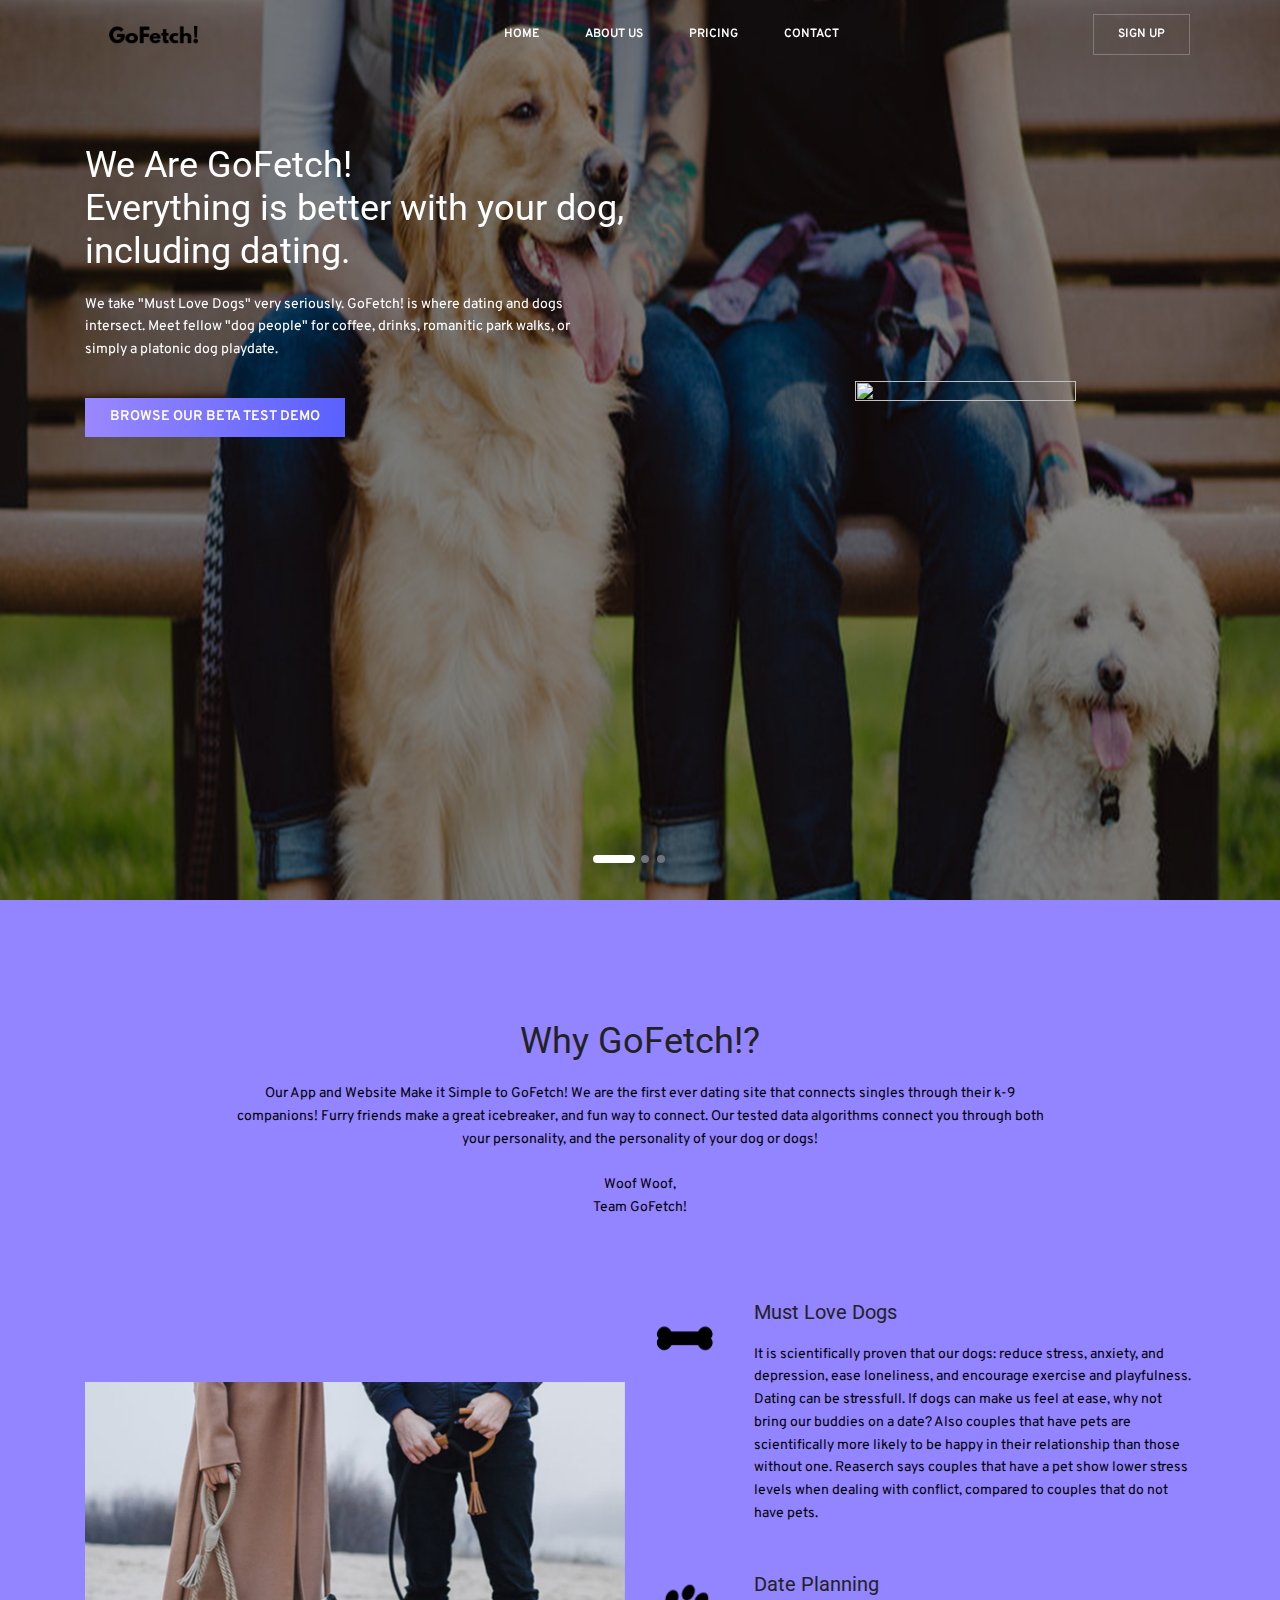
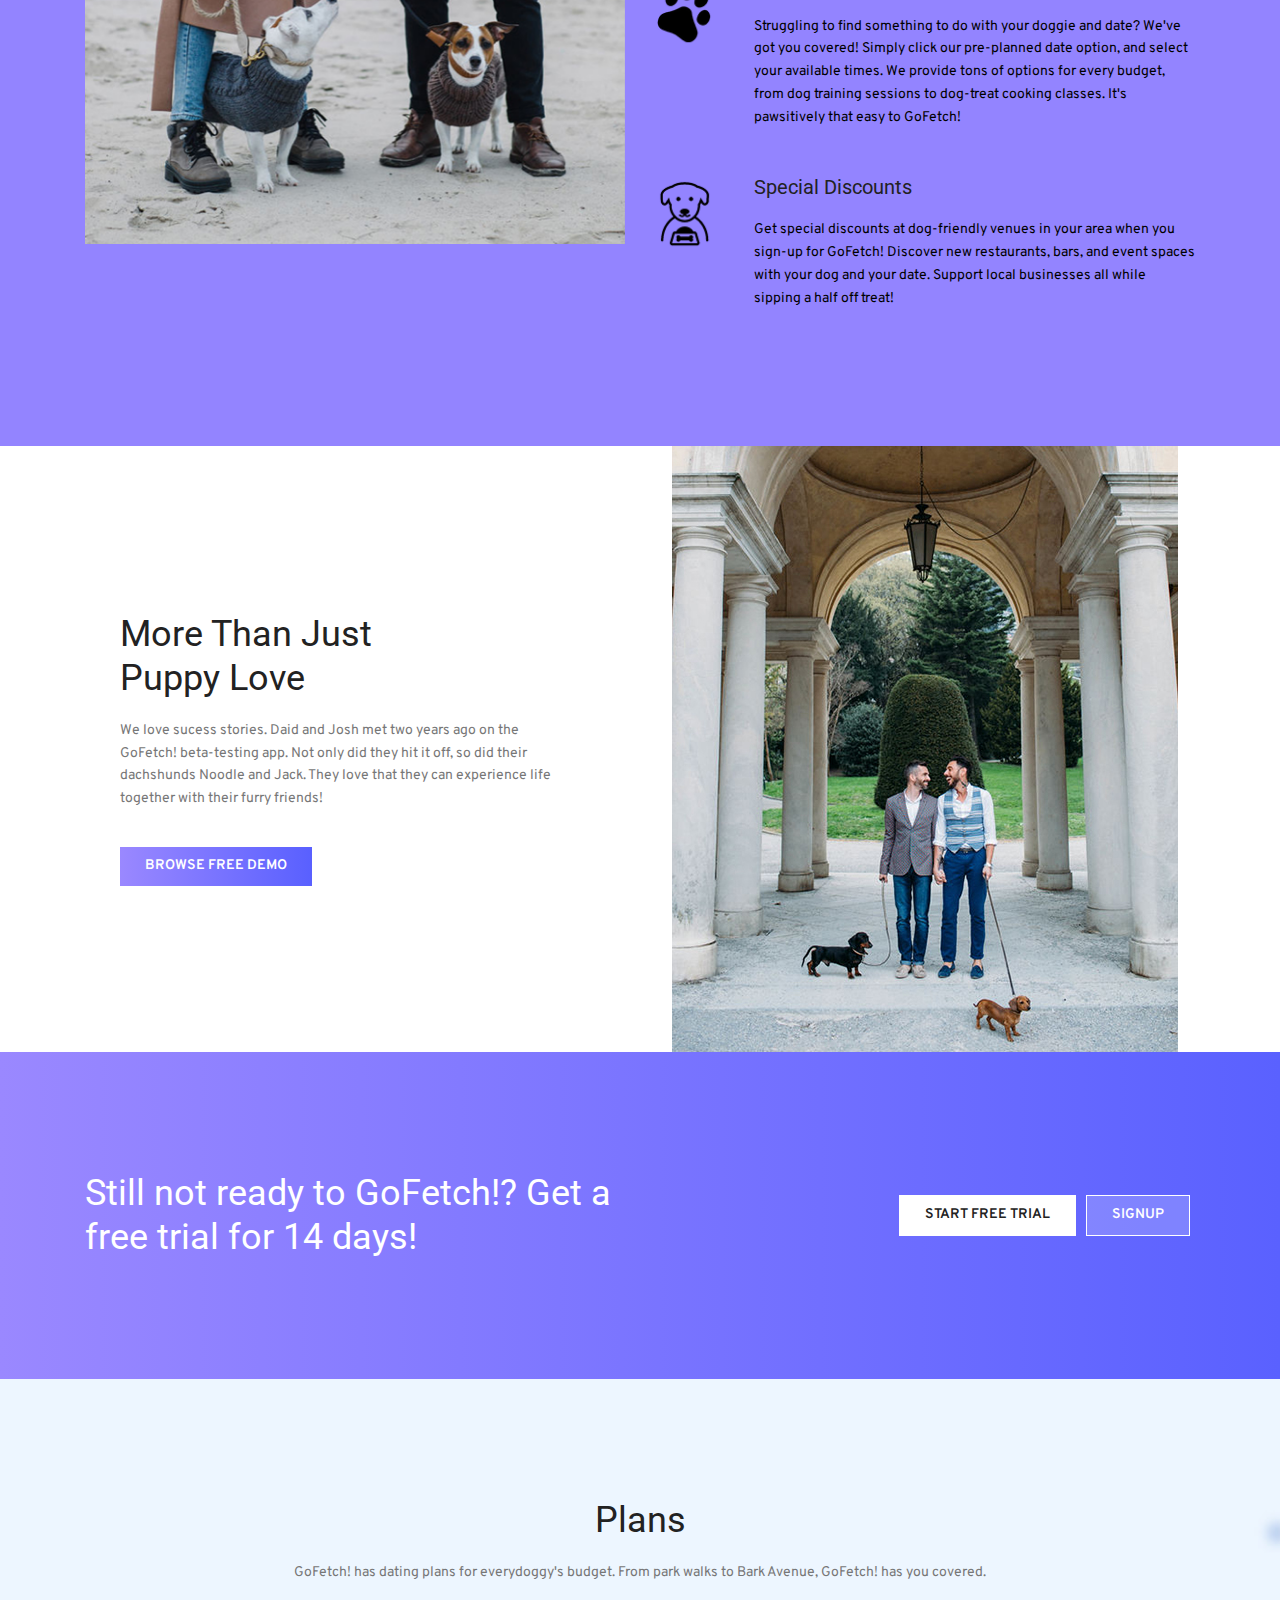
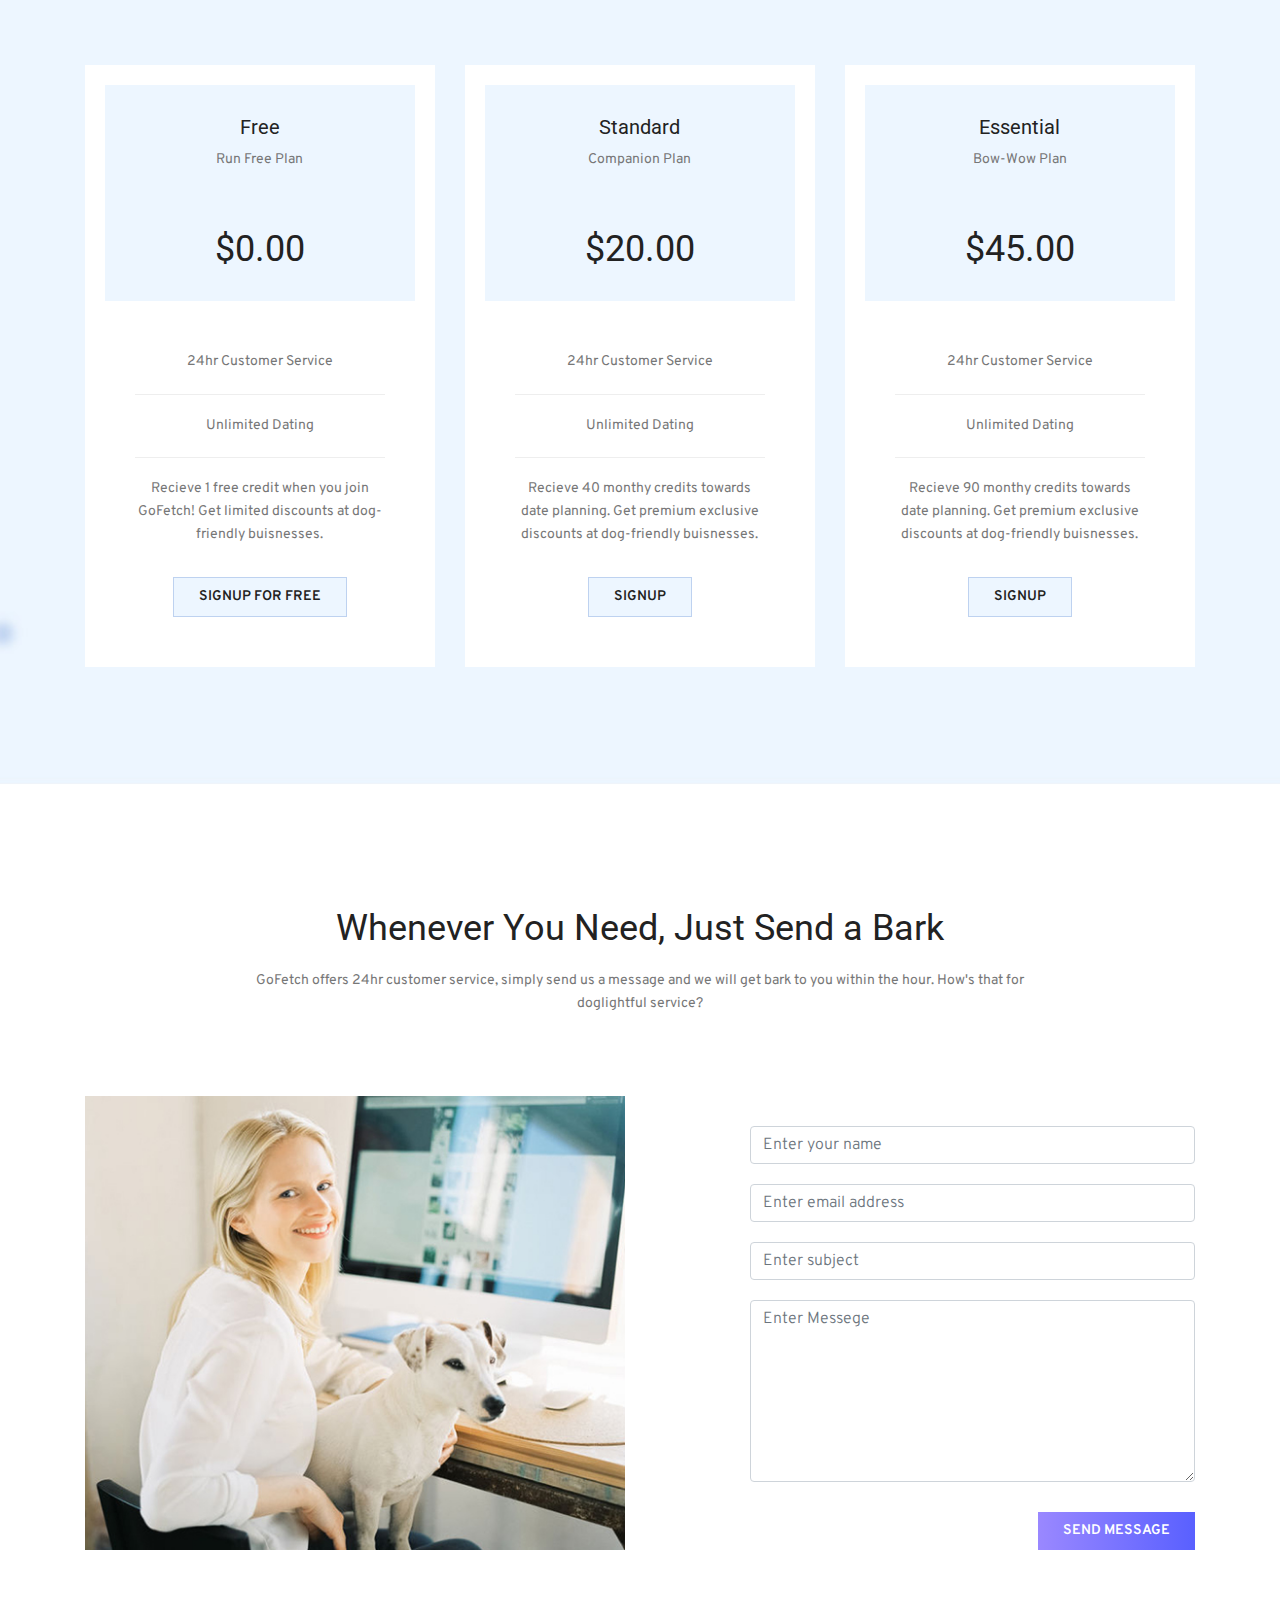
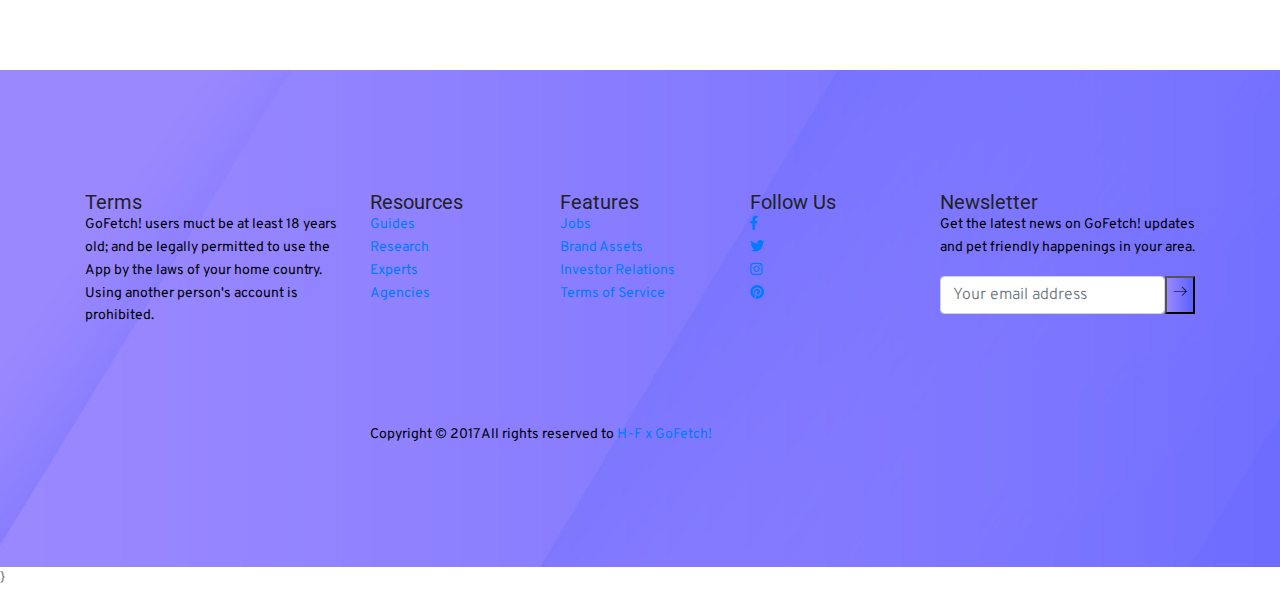
==== commit b486905c: "gofetch" ====
--- a/Softland-html/Landing/index.html
+++ b/Softland-html/Landing/index.html
@@ -16,7 +16,7 @@
     <meta charset="UTF-8">
     <!-- Site Title -->
     <title>Must Love Dogs - GoFetch</title>
-
+    <link href="https://fonts.googleapis.com/css?family=Overpass" rel="stylesheet">
     <link href="https://fonts.googleapis.com/css?family=Roboto:300,400,500,600,700,900" rel="stylesheet">
     <link href="https://fonts.googleapis.com/css?family=Open+Sans:300,400,500,700,900" rel="stylesheet">
     <!-- ===========================================
@@ -82,13 +82,13 @@
     <section class="hero-section-bg relative" id="home">
         <div id="sass-owl" class="owl-carousel owl-theme">
             <div class="items">
-                <img class="owl-img9" src="img/carusel/caro1.png" alt="">
+                <img class="owl-img9" src="img/carusel/dark1.png" alt="">
             </div>
             <div class="items">
-                <img class="owl-img9" src="img/carusel/caro8.png" alt="">
+                <img class="owl-img9" src="img/carusel/dark4.png" alt="">
             </div>
             <div class="items">
-                <img class="owl-img9" src="img/carusel/caro4.png" alt="">
+                <img class="owl-img9" src="img/carusel/dark2.png" alt="">
             </div>
         </div>
         <div class="content">
@@ -122,10 +122,13 @@
                     <h1>Why GoFetch!?</h1>
                     <p>
                         Our App and Website Make it Simple to GoFetch!  We are the first ever dating site that connects singles through their k-9 companions!  Furry friends make a great icebreaker, and fun way to connect.  Our tested data algorithms connect you through both your personality, and the personality of your dog or dogs!
+<br><br>
+                        Woof Woof, <br>
+                        Team GoFetch!
                     </p>
                 </div>
             </div>
-            <div class="row align-items-center">
+            <div id="tryy" class="row align-items-center">
                 <div class="col-lg-6">
                     <div class="active-feature-carusel">
                         <img class="img-fluid" src="img/carusel/thepoints.jpg" alt="">
@@ -439,113 +442,7 @@
         </div>
     </div>
 </footer>
-    <!-- End contact section -->
-
-    <!-- start footer Area -->
-    <!-- <footer class="footer-area section-gap">
-      <id="footerr">
-        <div class="container">
-            <div class="row">
-                <div class="col-lg-3 col-md-6">
-                    <div class="single-footer-widget">
-                        <h4>About Us</h4>
-                        <p>
-                        cgdfhfgh
-                        </p>
-                    </div>
-                </div>
-                <div class="col-lg-2 col-md-6">
-                    <div class="single-footer-widget">
-                        <h4>Follow Us</h4>
-                        <ul class="menu-list">
-                            <li>
-                                <a href="#">FAQ</a>
-                            </li>
-                            <li>
-                                <a href="#">Events</a>
-                            </li>
-                            <li>
-                                <a href="#">Terms + Conditions</a>
-                            </li>
-                            <li>
-                                <a href="#">Private Policy</a>
-                            </li>
-                        </ul>
-                    </div>
-                </div>
-                <div class="col-lg-2 col-md-6">
-                    <div class="single-footer-widget">
-                        <h4></h4>
-                        <ul class="menu-list">
-                            <li>
-                                <a href="#">Careers</a>
-                            </li>
-                            <li>
-                                <a href="#">Events</a>
-                            </li>
-                            <li>
-                                <a href="#">Guidelines</a>
-                            </li>
-                            <li>
-                                <a href="#">Terms of Service</a>
-                            </li>
-                        </ul>
-                    </div>
-                </div>
-                <div class="col-lg-2 col-md-6">
-                    <div class="single-footer-widget">
-                        <h4></h4>
-                        <ul class="social-icons">
-                            <li>
-                                <a href="#">
-                                    <i class="fab fa-facebook-f"></i>
-                                </a>
-                            </li>
-                            <li>
-                                <a href="#">
-                                    <i class="fab fa-twitter"></i>
-                                </a>
-                            </li>
-                            <li>
-                                <a href="#">
-                                    <i class="fab fa-instagram"></i>
-                                </a>
-                            </li>
-                            <li>
-                                <!<a href="#">
-                                    <i class="fab fa-behance"></i> -->
-                                <!-- </a>
-                            </li>
-                        </ul>
-                    </div>
-                </div>
-                <div class="col-lg-3 col-md-6">
-                    <div class="single-footer-widget"> --> -->
-                        <!-- <h4>Newsletter</h4>
-                        <p>Get the latest news on GoFetch! updates and pet friendly happenings in your area.</p> -->
-                        <!-- <div class="d-flex flex-row newsletter-form" id="mc_embed_signup">
-                            <form class="navbar-form" action="https://spondonit.us12.list-manage.com/subscribe/post?u=1462626880ade1ac87bd9c93a&amp;id=92a4423d01" -->
-                                <!-- method="get"> -->
-                                <!-- <div class="d-flex form-wrap">
-                                    <input class="form-control" name="EMAIL" autocomplete="email" placeholder="Your email address" onfocus="this.placeholder = ''"
-                                        onblur="this.placeholder = 'Your email address'" required="" type="email">
-                                    <button class="submit-btn">
-                                        <span class="lnr lnr-arrow-right"></span>
-                                    </button> -->
-                                <!-- </div>
-                                <div class="info mt-20"></div>
-                            </form>
-                        </div>
-                    </div>
-                </div>
-            </div>
-            <div class="footer-bottom row justify-content-center mt-80">
-                <p class="footer-text m-0 col-lg-6 col-md-12">Copyright © 2017 All rights reserved
-                    <a href="hello-frances.com">HF for GoFetch!</a>
-                </p>
-            </div>
-        </div>
-    </footer> -->
+
     <!-- End footer Area -->
 
     <script src="js/vendor/jquery-2.2.4.min.js"></script>
--- a/Softland-html/Landing/css/main.css
+++ b/Softland-html/Landing/css/main.css
@@ -65,6 +65,15 @@
 /* =================================== */
 body {
 background: white;
+font-family: 'Overpass', sans-serif;
+}
+
+#features{
+  background-color: #9384FF;
+}
+
+#features p{
+  color: black;
 }
 
 
@@ -114,7 +123,7 @@
 
 body {
   color: #777777;
-  font-family: "Open Sans", sans-serif;
+  font-family: 'Overpass', sans-serif;
   font-size: 14px;
   font-weight: 400;
   line-height: 1.625em;
